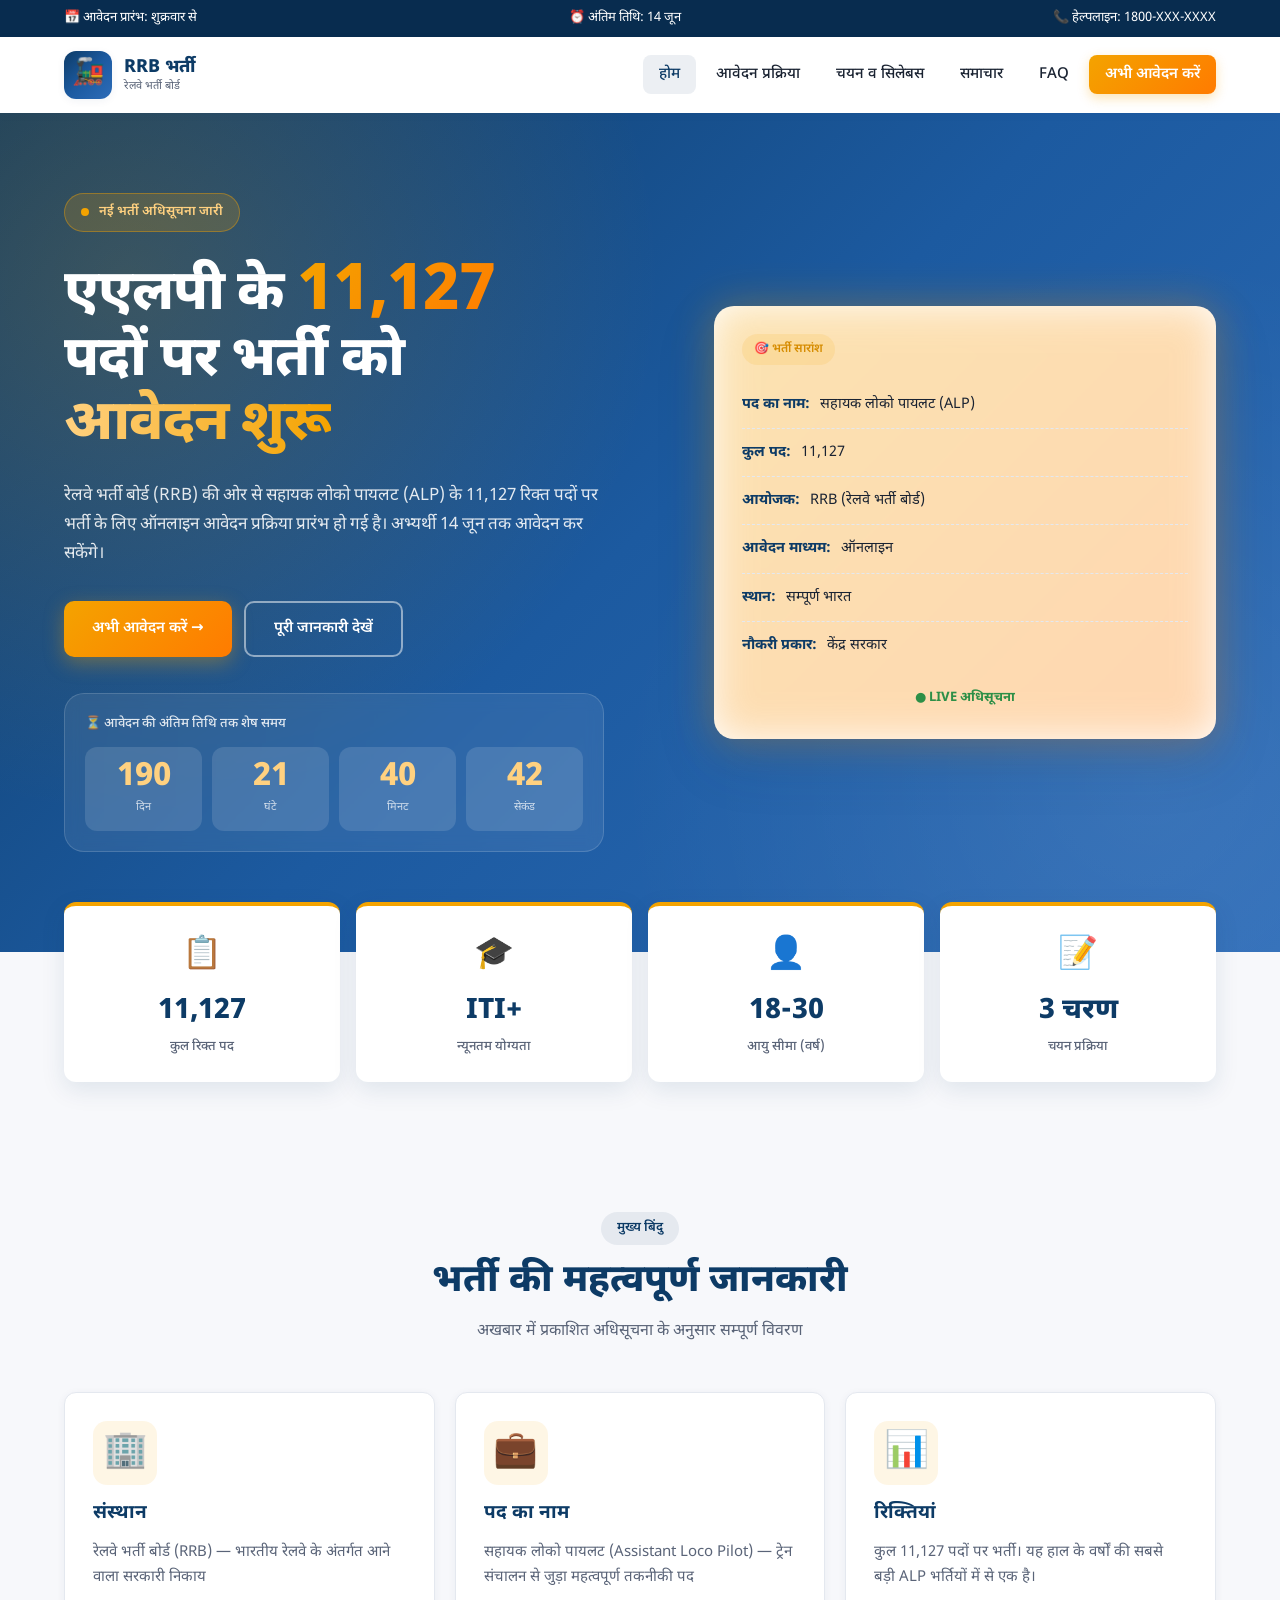
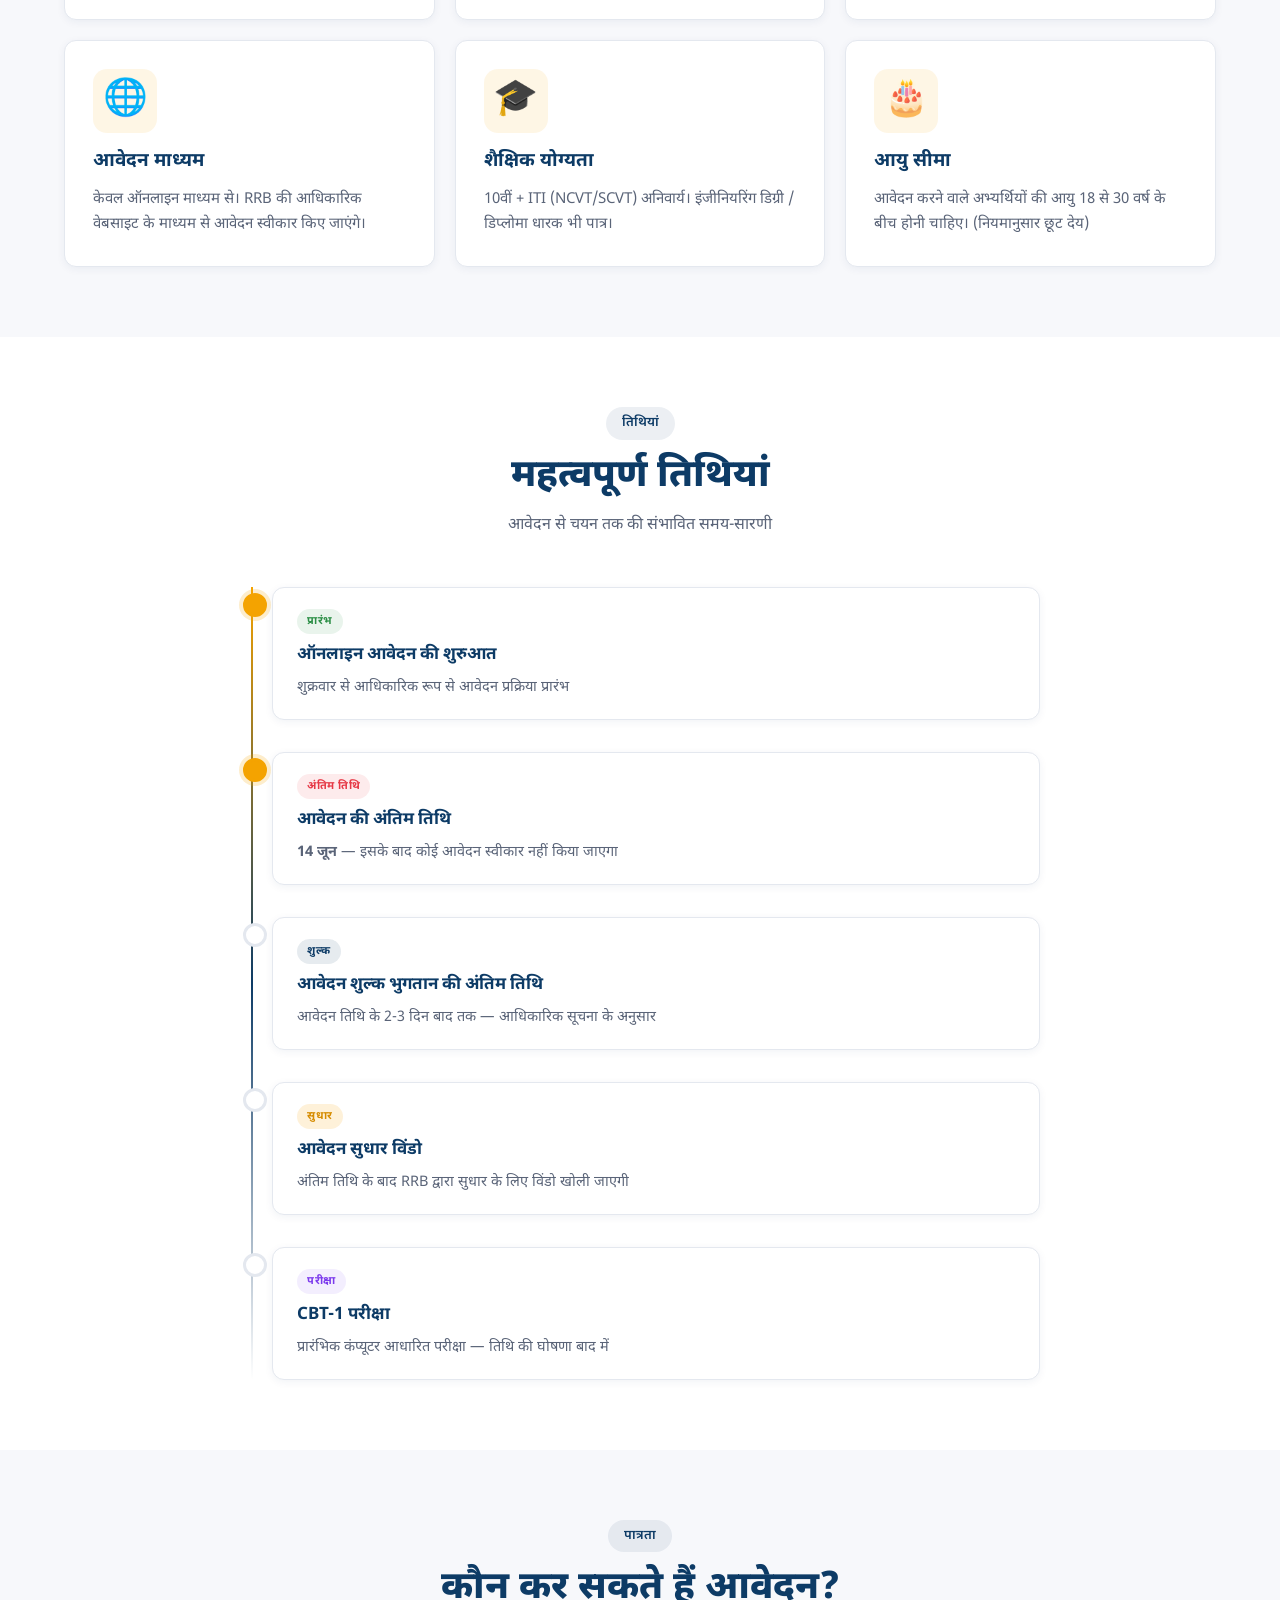
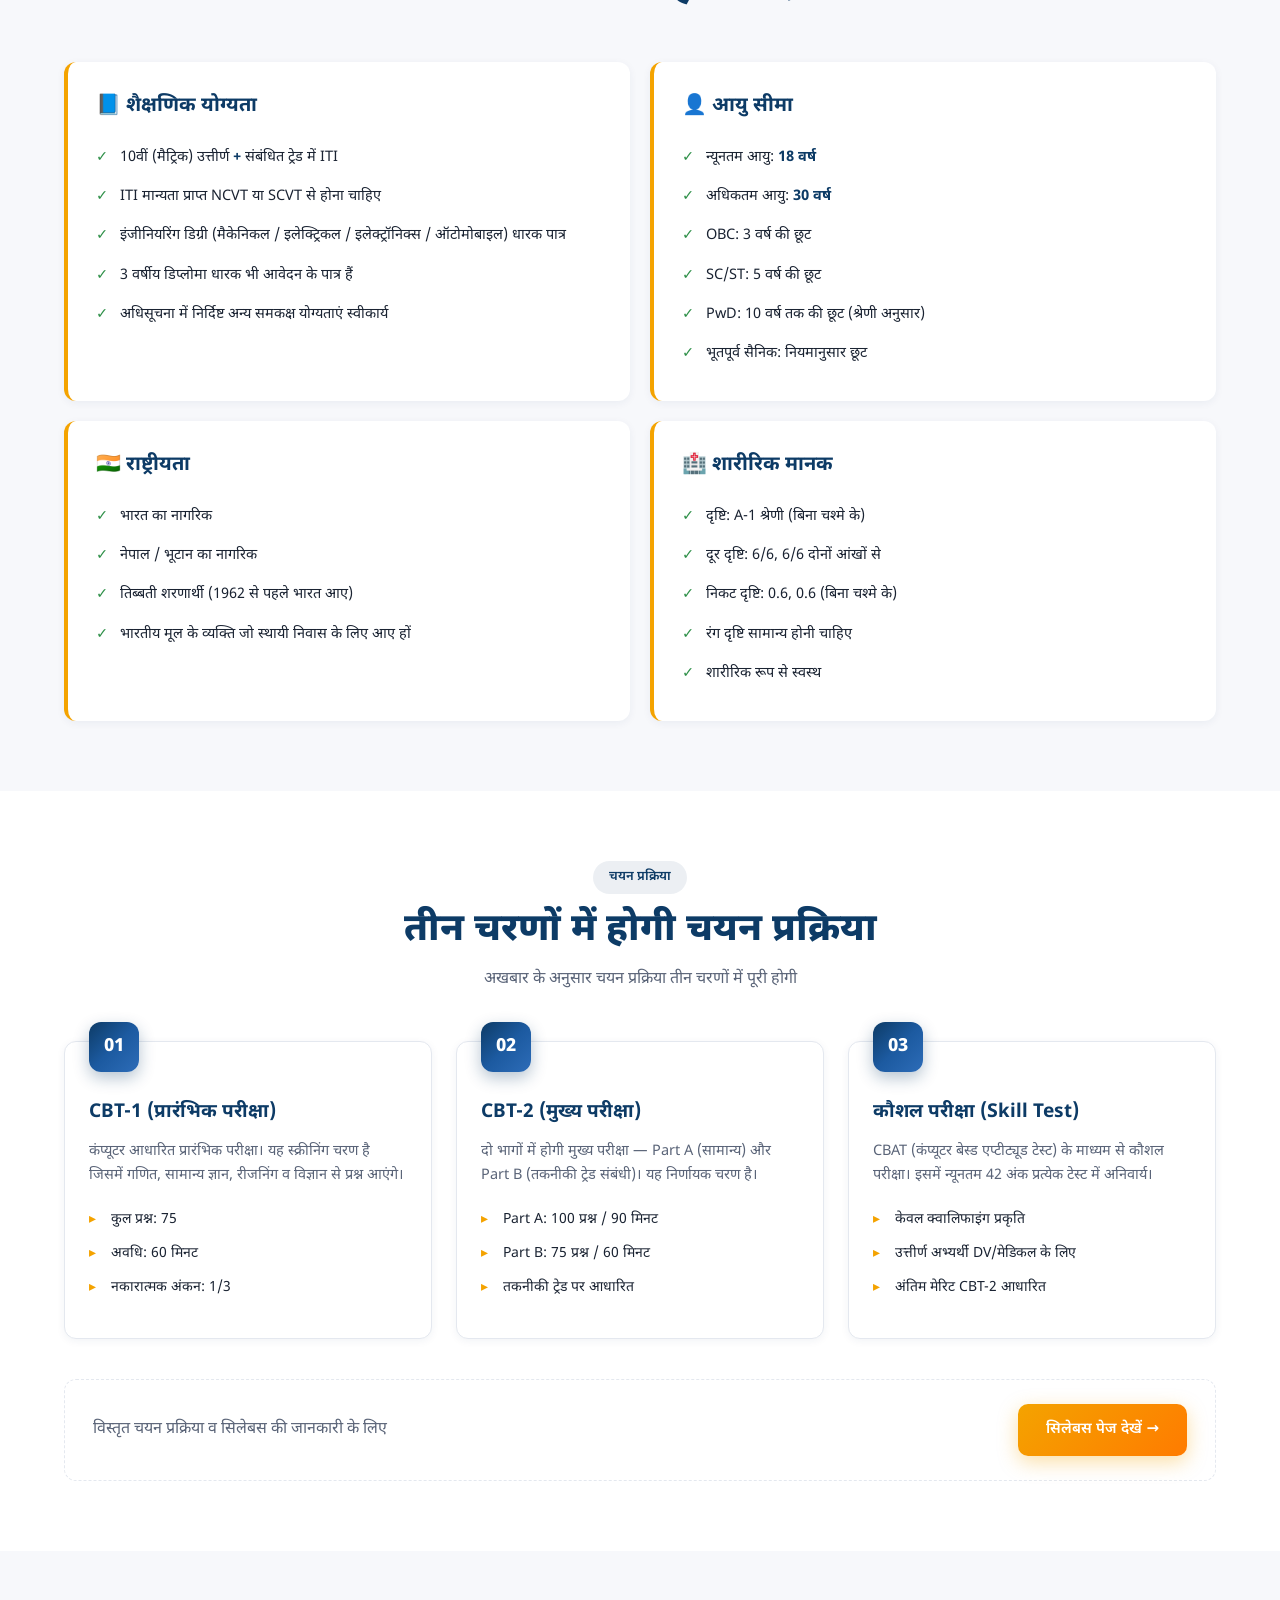
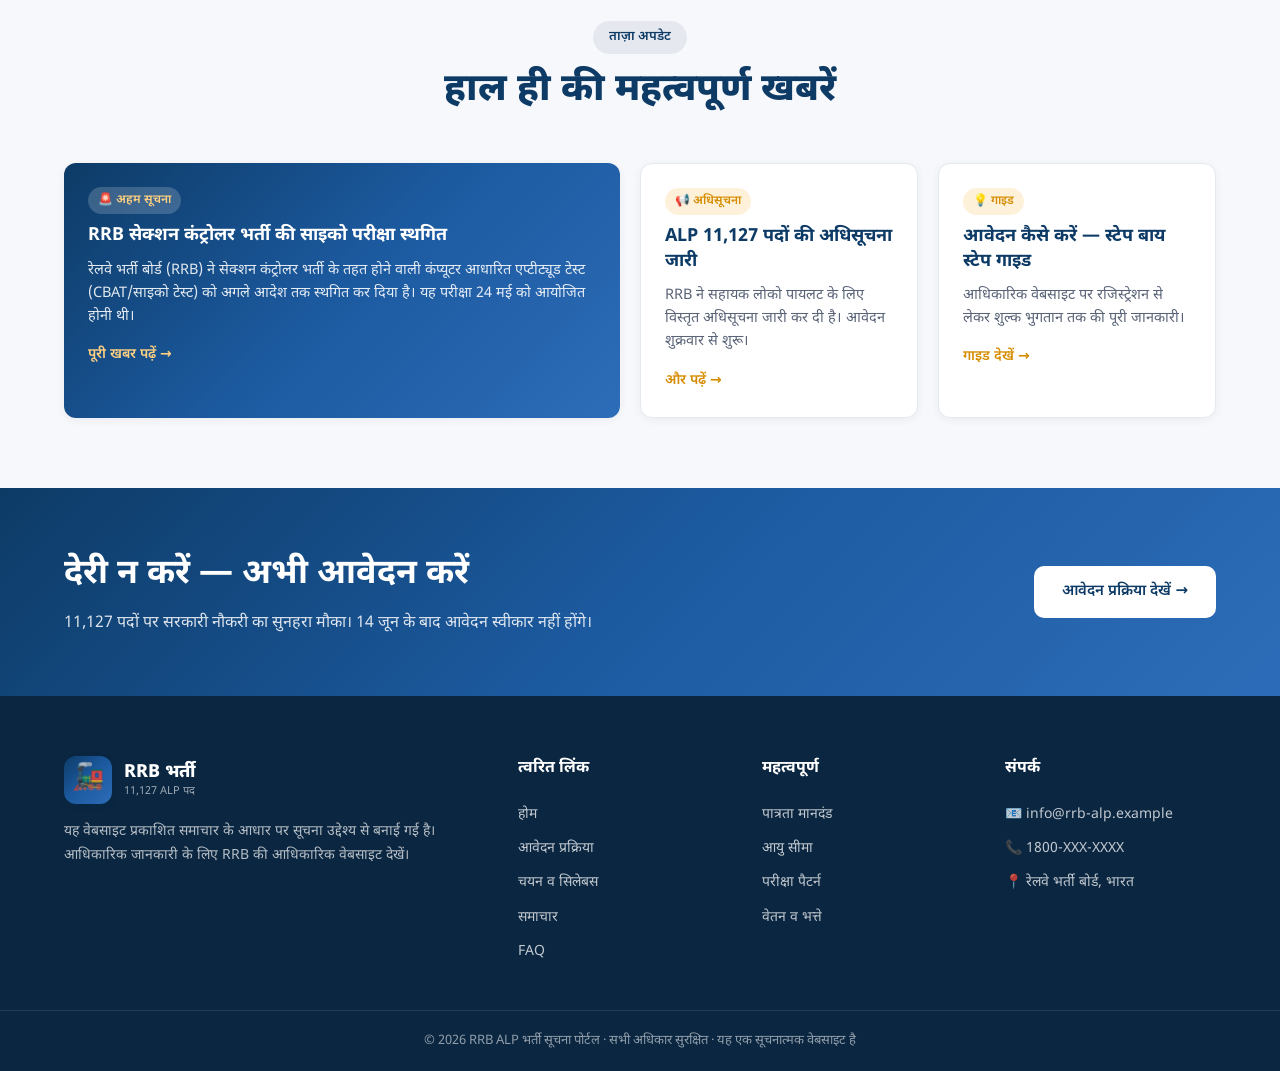
==== index.html @ bd5e16ee "feat: RRB ALP 11,127 भर्ती की पूरी वेबसाइट अखबार की कटिंग के आधार पर बनाई गई सूचना वेबसाइट: - index." ====
<!DOCTYPE html>
<html lang="hi">
<head>
    <meta charset="UTF-8">
    <meta name="viewport" content="width=device-width, initial-scale=1.0">
    <title>RRB ALP भर्ती 2026 - 11,127 पदों पर आवेदन | रेलवे भर्ती बोर्ड</title>
    <meta name="description" content="रेलवे भर्ती बोर्ड (RRB) सहायक लोको पायलट (ALP) के 11,127 पदों पर भर्ती। ऑनलाइन आवेदन की अंतिम तिथि 14 जून।">
    <link rel="stylesheet" href="styles.css">
    <link href="https://fonts.googleapis.com/css2?family=Noto+Sans+Devanagari:wght@400;500;600;700;800&family=Poppins:wght@400;500;600;700;800&display=swap" rel="stylesheet">
</head>
<body>
    <!-- Top Strip -->
    <div class="top-strip">
        <div class="container top-strip-inner">
            <span>📅 आवेदन प्रारंभ: शुक्रवार से</span>
            <span>⏰ अंतिम तिथि: 14 जून</span>
            <span class="hide-mobile">📞 हेल्पलाइन: 1800-XXX-XXXX</span>
        </div>
    </div>

    <!-- Navigation -->
    <nav class="navbar">
        <div class="container nav-inner">
            <a href="index.html" class="logo">
                <div class="logo-icon">🚂</div>
                <div class="logo-text">
                    <span class="logo-title">RRB भर्ती</span>
                    <span class="logo-sub">रेलवे भर्ती बोर्ड</span>
                </div>
            </a>
            <button class="mobile-toggle" id="mobileToggle" aria-label="Menu">
                <span></span><span></span><span></span>
            </button>
            <ul class="nav-links" id="navLinks">
                <li><a href="index.html" class="active">होम</a></li>
                <li><a href="apply.html">आवेदन प्रक्रिया</a></li>
                <li><a href="syllabus.html">चयन व सिलेबस</a></li>
                <li><a href="news.html">समाचार</a></li>
                <li><a href="faq.html">FAQ</a></li>
                <li><a href="apply.html" class="btn-nav">अभी आवेदन करें</a></li>
            </ul>
        </div>
    </nav>

    <!-- Hero Section -->
    <section class="hero">
        <div class="hero-bg-pattern"></div>
        <div class="container hero-inner">
            <div class="hero-content">
                <div class="hero-badge">
                    <span class="pulse-dot"></span>
                    नई भर्ती अधिसूचना जारी
                </div>
                <h1 class="hero-title">
                    एएलपी के <span class="highlight-num">11,127</span><br>
                    पदों पर भर्ती को<br>
                    <span class="hero-gradient">आवेदन शुरू</span>
                </h1>
                <p class="hero-desc">
                    रेलवे भर्ती बोर्ड (RRB) की ओर से सहायक लोको पायलट (ALP) के 11,127 रिक्त पदों पर भर्ती के लिए ऑनलाइन आवेदन प्रक्रिया प्रारंभ हो गई है। अभ्यर्थी 14 जून तक आवेदन कर सकेंगे।
                </p>
                <div class="hero-cta">
                    <a href="apply.html" class="btn btn-primary">अभी आवेदन करें →</a>
                    <a href="#highlights" class="btn btn-outline">पूरी जानकारी देखें</a>
                </div>

                <!-- Countdown -->
                <div class="countdown-box">
                    <p class="countdown-label">⏳ आवेदन की अंतिम तिथि तक शेष समय</p>
                    <div class="countdown" id="countdown">
                        <div class="cd-item"><span id="cd-days">--</span><small>दिन</small></div>
                        <div class="cd-item"><span id="cd-hours">--</span><small>घंटे</small></div>
                        <div class="cd-item"><span id="cd-mins">--</span><small>मिनट</small></div>
                        <div class="cd-item"><span id="cd-secs">--</span><small>सेकंड</small></div>
                    </div>
                </div>
            </div>

            <div class="hero-visual">
                <div class="hero-card">
                    <div class="hero-card-header">
                        <span class="hero-card-tag">🎯 भर्ती सारांश</span>
                    </div>
                    <ul class="hero-card-list">
                        <li><strong>पद का नाम:</strong> सहायक लोको पायलट (ALP)</li>
                        <li><strong>कुल पद:</strong> 11,127</li>
                        <li><strong>आयोजक:</strong> RRB (रेलवे भर्ती बोर्ड)</li>
                        <li><strong>आवेदन माध्यम:</strong> ऑनलाइन</li>
                        <li><strong>स्थान:</strong> सम्पूर्ण भारत</li>
                        <li><strong>नौकरी प्रकार:</strong> केंद्र सरकार</li>
                    </ul>
                    <div class="hero-card-foot">
                        <span class="status-live">● LIVE अधिसूचना</span>
                    </div>
                </div>
            </div>
        </div>
    </section>

    <!-- Quick Stats -->
    <section class="stats-section">
        <div class="container stats-grid">
            <div class="stat-card">
                <div class="stat-icon">📋</div>
                <div class="stat-number">11,127</div>
                <div class="stat-label">कुल रिक्त पद</div>
            </div>
            <div class="stat-card">
                <div class="stat-icon">🎓</div>
                <div class="stat-number">ITI+</div>
                <div class="stat-label">न्यूनतम योग्यता</div>
            </div>
            <div class="stat-card">
                <div class="stat-icon">👤</div>
                <div class="stat-number">18-30</div>
                <div class="stat-label">आयु सीमा (वर्ष)</div>
            </div>
            <div class="stat-card">
                <div class="stat-icon">📝</div>
                <div class="stat-number">3 चरण</div>
                <div class="stat-label">चयन प्रक्रिया</div>
            </div>
        </div>
    </section>

    <!-- Highlights -->
    <section class="section" id="highlights">
        <div class="container">
            <div class="section-head">
                <span class="section-tag">मुख्य बिंदु</span>
                <h2 class="section-title">भर्ती की महत्वपूर्ण जानकारी</h2>
                <p class="section-desc">अखबार में प्रकाशित अधिसूचना के अनुसार सम्पूर्ण विवरण</p>
            </div>

            <div class="highlights-grid">
                <div class="highlight-card">
                    <div class="hl-icon">🏢</div>
                    <h3>संस्थान</h3>
                    <p>रेलवे भर्ती बोर्ड (RRB) — भारतीय रेलवे के अंतर्गत आने वाला सरकारी निकाय</p>
                </div>
                <div class="highlight-card">
                    <div class="hl-icon">💼</div>
                    <h3>पद का नाम</h3>
                    <p>सहायक लोको पायलट (Assistant Loco Pilot) — ट्रेन संचालन से जुड़ा महत्वपूर्ण तकनीकी पद</p>
                </div>
                <div class="highlight-card">
                    <div class="hl-icon">📊</div>
                    <h3>रिक्तियां</h3>
                    <p>कुल 11,127 पदों पर भर्ती। यह हाल के वर्षों की सबसे बड़ी ALP भर्तियों में से एक है।</p>
                </div>
                <div class="highlight-card">
                    <div class="hl-icon">🌐</div>
                    <h3>आवेदन माध्यम</h3>
                    <p>केवल ऑनलाइन माध्यम से। RRB की आधिकारिक वेबसाइट के माध्यम से आवेदन स्वीकार किए जाएंगे।</p>
                </div>
                <div class="highlight-card">
                    <div class="hl-icon">🎓</div>
                    <h3>शैक्षिक योग्यता</h3>
                    <p>10वीं + ITI (NCVT/SCVT) अनिवार्य। इंजीनियरिंग डिग्री / डिप्लोमा धारक भी पात्र।</p>
                </div>
                <div class="highlight-card">
                    <div class="hl-icon">🎂</div>
                    <h3>आयु सीमा</h3>
                    <p>आवेदन करने वाले अभ्यर्थियों की आयु 18 से 30 वर्ष के बीच होनी चाहिए। (नियमानुसार छूट देय)</p>
                </div>
            </div>
        </div>
    </section>

    <!-- Important Dates -->
    <section class="section section-alt">
        <div class="container">
            <div class="section-head">
                <span class="section-tag">तिथियां</span>
                <h2 class="section-title">महत्वपूर्ण तिथियां</h2>
                <p class="section-desc">आवेदन से चयन तक की संभावित समय-सारणी</p>
            </div>

            <div class="timeline">
                <div class="timeline-item">
                    <div class="timeline-dot active"></div>
                    <div class="timeline-content">
                        <span class="timeline-tag tag-green">प्रारंभ</span>
                        <h4>ऑनलाइन आवेदन की शुरुआत</h4>
                        <p>शुक्रवार से आधिकारिक रूप से आवेदन प्रक्रिया प्रारंभ</p>
                    </div>
                </div>
                <div class="timeline-item">
                    <div class="timeline-dot active"></div>
                    <div class="timeline-content">
                        <span class="timeline-tag tag-red">अंतिम तिथि</span>
                        <h4>आवेदन की अंतिम तिथि</h4>
                        <p><strong>14 जून</strong> — इसके बाद कोई आवेदन स्वीकार नहीं किया जाएगा</p>
                    </div>
                </div>
                <div class="timeline-item">
                    <div class="timeline-dot"></div>
                    <div class="timeline-content">
                        <span class="timeline-tag tag-blue">शुल्क</span>
                        <h4>आवेदन शुल्क भुगतान की अंतिम तिथि</h4>
                        <p>आवेदन तिथि के 2-3 दिन बाद तक — आधिकारिक सूचना के अनुसार</p>
                    </div>
                </div>
                <div class="timeline-item">
                    <div class="timeline-dot"></div>
                    <div class="timeline-content">
                        <span class="timeline-tag tag-yellow">सुधार</span>
                        <h4>आवेदन सुधार विंडो</h4>
                        <p>अंतिम तिथि के बाद RRB द्वारा सुधार के लिए विंडो खोली जाएगी</p>
                    </div>
                </div>
                <div class="timeline-item">
                    <div class="timeline-dot"></div>
                    <div class="timeline-content">
                        <span class="timeline-tag tag-purple">परीक्षा</span>
                        <h4>CBT-1 परीक्षा</h4>
                        <p>प्रारंभिक कंप्यूटर आधारित परीक्षा — तिथि की घोषणा बाद में</p>
                    </div>
                </div>
            </div>
        </div>
    </section>

    <!-- Eligibility -->
    <section class="section" id="eligibility">
        <div class="container">
            <div class="section-head">
                <span class="section-tag">पात्रता</span>
                <h2 class="section-title">कौन कर सकते हैं आवेदन?</h2>
            </div>

            <div class="eligibility-grid">
                <div class="elig-card">
                    <h3>📘 शैक्षणिक योग्यता</h3>
                    <ul>
                        <li>10वीं (मैट्रिक) उत्तीर्ण <strong>+</strong> संबंधित ट्रेड में ITI</li>
                        <li>ITI मान्यता प्राप्त NCVT या SCVT से होना चाहिए</li>
                        <li>इंजीनियरिंग डिग्री (मैकेनिकल / इलेक्ट्रिकल / इलेक्ट्रॉनिक्स / ऑटोमोबाइल) धारक पात्र</li>
                        <li>3 वर्षीय डिप्लोमा धारक भी आवेदन के पात्र हैं</li>
                        <li>अधिसूचना में निर्दिष्ट अन्य समकक्ष योग्यताएं स्वीकार्य</li>
                    </ul>
                </div>

                <div class="elig-card">
                    <h3>👤 आयु सीमा</h3>
                    <ul>
                        <li>न्यूनतम आयु: <strong>18 वर्ष</strong></li>
                        <li>अधिकतम आयु: <strong>30 वर्ष</strong></li>
                        <li>OBC: 3 वर्ष की छूट</li>
                        <li>SC/ST: 5 वर्ष की छूट</li>
                        <li>PwD: 10 वर्ष तक की छूट (श्रेणी अनुसार)</li>
                        <li>भूतपूर्व सैनिक: नियमानुसार छूट</li>
                    </ul>
                </div>

                <div class="elig-card">
                    <h3>🇮🇳 राष्ट्रीयता</h3>
                    <ul>
                        <li>भारत का नागरिक</li>
                        <li>नेपाल / भूटान का नागरिक</li>
                        <li>तिब्बती शरणार्थी (1962 से पहले भारत आए)</li>
                        <li>भारतीय मूल के व्यक्ति जो स्थायी निवास के लिए आए हों</li>
                    </ul>
                </div>

                <div class="elig-card">
                    <h3>🏥 शारीरिक मानक</h3>
                    <ul>
                        <li>दृष्टि: A-1 श्रेणी (बिना चश्मे के)</li>
                        <li>दूर दृष्टि: 6/6, 6/6 दोनों आंखों से</li>
                        <li>निकट दृष्टि: 0.6, 0.6 (बिना चश्मे के)</li>
                        <li>रंग दृष्टि सामान्य होनी चाहिए</li>
                        <li>शारीरिक रूप से स्वस्थ</li>
                    </ul>
                </div>
            </div>
        </div>
    </section>

    <!-- Selection Process -->
    <section class="section section-alt">
        <div class="container">
            <div class="section-head">
                <span class="section-tag">चयन प्रक्रिया</span>
                <h2 class="section-title">तीन चरणों में होगी चयन प्रक्रिया</h2>
                <p class="section-desc">अखबार के अनुसार चयन प्रक्रिया तीन चरणों में पूरी होगी</p>
            </div>

            <div class="stages-grid">
                <div class="stage-card">
                    <div class="stage-num">01</div>
                    <h3>CBT-1 (प्रारंभिक परीक्षा)</h3>
                    <p>कंप्यूटर आधारित प्रारंभिक परीक्षा। यह स्क्रीनिंग चरण है जिसमें गणित, सामान्य ज्ञान, रीजनिंग व विज्ञान से प्रश्न आएंगे।</p>
                    <ul>
                        <li>कुल प्रश्न: 75</li>
                        <li>अवधि: 60 मिनट</li>
                        <li>नकारात्मक अंकन: 1/3</li>
                    </ul>
                </div>
                <div class="stage-card">
                    <div class="stage-num">02</div>
                    <h3>CBT-2 (मुख्य परीक्षा)</h3>
                    <p>दो भागों में होगी मुख्य परीक्षा — Part A (सामान्य) और Part B (तकनीकी ट्रेड संबंधी)। यह निर्णायक चरण है।</p>
                    <ul>
                        <li>Part A: 100 प्रश्न / 90 मिनट</li>
                        <li>Part B: 75 प्रश्न / 60 मिनट</li>
                        <li>तकनीकी ट्रेड पर आधारित</li>
                    </ul>
                </div>
                <div class="stage-card">
                    <div class="stage-num">03</div>
                    <h3>कौशल परीक्षा (Skill Test)</h3>
                    <p>CBAT (कंप्यूटर बेस्ड एप्टीट्यूड टेस्ट) के माध्यम से कौशल परीक्षा। इसमें न्यूनतम 42 अंक प्रत्येक टेस्ट में अनिवार्य।</p>
                    <ul>
                        <li>केवल क्वालिफाइंग प्रकृति</li>
                        <li>उत्तीर्ण अभ्यर्थी DV/मेडिकल के लिए</li>
                        <li>अंतिम मेरिट CBT-2 आधारित</li>
                    </ul>
                </div>
            </div>

            <div class="cta-strip">
                <p>विस्तृत चयन प्रक्रिया व सिलेबस की जानकारी के लिए</p>
                <a href="syllabus.html" class="btn btn-primary">सिलेबस पेज देखें →</a>
            </div>
        </div>
    </section>

    <!-- News Highlight -->
    <section class="section">
        <div class="container">
            <div class="section-head">
                <span class="section-tag">ताज़ा अपडेट</span>
                <h2 class="section-title">हाल ही की महत्वपूर्ण खबरें</h2>
            </div>

            <div class="news-grid">
                <article class="news-card featured">
                    <div class="news-tag">🚨 अहम सूचना</div>
                    <h3>RRB सेक्शन कंट्रोलर भर्ती की साइको परीक्षा स्थगित</h3>
                    <p>रेलवे भर्ती बोर्ड (RRB) ने सेक्शन कंट्रोलर भर्ती के तहत होने वाली कंप्यूटर आधारित एप्टीट्यूड टेस्ट (CBAT/साइको टेस्ट) को अगले आदेश तक स्थगित कर दिया है। यह परीक्षा 24 मई को आयोजित होनी थी।</p>
                    <a href="news.html" class="news-link">पूरी खबर पढ़ें →</a>
                </article>
                <article class="news-card">
                    <div class="news-tag">📢 अधिसूचना</div>
                    <h3>ALP 11,127 पदों की अधिसूचना जारी</h3>
                    <p>RRB ने सहायक लोको पायलट के लिए विस्तृत अधिसूचना जारी कर दी है। आवेदन शुक्रवार से शुरू।</p>
                    <a href="news.html" class="news-link">और पढ़ें →</a>
                </article>
                <article class="news-card">
                    <div class="news-tag">💡 गाइड</div>
                    <h3>आवेदन कैसे करें — स्टेप बाय स्टेप गाइड</h3>
                    <p>आधिकारिक वेबसाइट पर रजिस्ट्रेशन से लेकर शुल्क भुगतान तक की पूरी जानकारी।</p>
                    <a href="apply.html" class="news-link">गाइड देखें →</a>
                </article>
            </div>
        </div>
    </section>

    <!-- CTA Banner -->
    <section class="cta-banner">
        <div class="container cta-inner">
            <div>
                <h2>देरी न करें — अभी आवेदन करें</h2>
                <p>11,127 पदों पर सरकारी नौकरी का सुनहरा मौका। 14 जून के बाद आवेदन स्वीकार नहीं होंगे।</p>
            </div>
            <a href="apply.html" class="btn btn-white">आवेदन प्रक्रिया देखें →</a>
        </div>
    </section>

    <!-- Footer -->
    <footer class="footer">
        <div class="container footer-grid">
            <div class="footer-col">
                <div class="logo logo-light">
                    <div class="logo-icon">🚂</div>
                    <div class="logo-text">
                        <span class="logo-title">RRB भर्ती</span>
                        <span class="logo-sub">11,127 ALP पद</span>
                    </div>
                </div>
                <p class="footer-about">यह वेबसाइट प्रकाशित समाचार के आधार पर सूचना उद्देश्य से बनाई गई है। आधिकारिक जानकारी के लिए RRB की आधिकारिक वेबसाइट देखें।</p>
            </div>
            <div class="footer-col">
                <h4>त्वरित लिंक</h4>
                <ul>
                    <li><a href="index.html">होम</a></li>
                    <li><a href="apply.html">आवेदन प्रक्रिया</a></li>
                    <li><a href="syllabus.html">चयन व सिलेबस</a></li>
                    <li><a href="news.html">समाचार</a></li>
                    <li><a href="faq.html">FAQ</a></li>
                </ul>
            </div>
            <div class="footer-col">
                <h4>महत्वपूर्ण</h4>
                <ul>
                    <li><a href="#">पात्रता मानदंड</a></li>
                    <li><a href="#">आयु सीमा</a></li>
                    <li><a href="#">परीक्षा पैटर्न</a></li>
                    <li><a href="#">वेतन व भत्ते</a></li>
                </ul>
            </div>
            <div class="footer-col">
                <h4>संपर्क</h4>
                <ul>
                    <li>📧 info@rrb-alp.example</li>
                    <li>📞 1800-XXX-XXXX</li>
                    <li>📍 रेलवे भर्ती बोर्ड, भारत</li>
                </ul>
            </div>
        </div>
        <div class="footer-bottom">
            <p>© 2026 RRB ALP भर्ती सूचना पोर्टल · सभी अधिकार सुरक्षित · यह एक सूचनात्मक वेबसाइट है</p>
        </div>
    </footer>

    <script src="script.js"></script>
</body>
</html>
---- styles.css ----
/* ========== Variables & Reset ========== */
:root {
    --primary: #0d3b66;
    --primary-dark: #082c4f;
    --primary-light: #1c5aa0;
    --accent: #f4a300;
    --accent-dark: #d68c00;
    --red: #e63946;
    --green: #2d8f47;
    --bg: #f7f8fb;
    --bg-alt: #ffffff;
    --text: #1a2332;
    --text-light: #5a6478;
    --border: #e4e8ef;
    --shadow-sm: 0 2px 8px rgba(13, 59, 102, 0.06);
    --shadow-md: 0 8px 24px rgba(13, 59, 102, 0.10);
    --shadow-lg: 0 20px 60px rgba(13, 59, 102, 0.15);
    --radius: 12px;
    --radius-lg: 20px;
    --gradient: linear-gradient(135deg, #0d3b66 0%, #1c5aa0 50%, #2d6cb8 100%);
    --gradient-accent: linear-gradient(135deg, #f4a300 0%, #ff7b00 100%);
}

* { box-sizing: border-box; margin: 0; padding: 0; }

html { scroll-behavior: smooth; }

body {
    font-family: 'Noto Sans Devanagari', 'Poppins', system-ui, -apple-system, sans-serif;
    color: var(--text);
    background: var(--bg);
    line-height: 1.6;
    -webkit-font-smoothing: antialiased;
}

img { max-width: 100%; display: block; }
a { color: inherit; text-decoration: none; }
ul, ol { list-style: none; }
button { font-family: inherit; cursor: pointer; border: none; background: none; }

.container {
    max-width: 1200px;
    margin: 0 auto;
    padding: 0 24px;
}

/* ========== Top Strip ========== */
.top-strip {
    background: var(--primary-dark);
    color: #fff;
    font-size: 13px;
    padding: 8px 0;
}
.top-strip-inner {
    display: flex;
    justify-content: space-between;
    align-items: center;
    gap: 16px;
    flex-wrap: wrap;
}
.hide-mobile { display: none; }
@media (min-width: 768px) {
    .hide-mobile { display: inline; }
}

/* ========== Navbar ========== */
.navbar {
    background: #fff;
    box-shadow: var(--shadow-sm);
    position: sticky;
    top: 0;
    z-index: 100;
}
.nav-inner {
    display: flex;
    align-items: center;
    justify-content: space-between;
    padding: 14px 24px;
}
.logo {
    display: flex;
    align-items: center;
    gap: 12px;
}
.logo-icon {
    width: 48px;
    height: 48px;
    background: var(--gradient);
    border-radius: 12px;
    display: grid;
    place-items: center;
    font-size: 26px;
    box-shadow: var(--shadow-sm);
}
.logo-text { display: flex; flex-direction: column; line-height: 1.1; }
.logo-title {
    font-weight: 800;
    font-size: 18px;
    color: var(--primary);
}
.logo-sub {
    font-size: 11px;
    color: var(--text-light);
    margin-top: 2px;
}

.nav-links {
    display: none;
    gap: 4px;
    align-items: center;
}
.nav-links li a {
    padding: 10px 16px;
    border-radius: 8px;
    font-weight: 500;
    font-size: 15px;
    transition: all 0.2s;
}
.nav-links li a:hover { background: var(--bg); color: var(--primary); }
.nav-links li a.active { color: var(--primary); background: rgba(13, 59, 102, 0.08); }
.nav-links li a.btn-nav {
    background: var(--gradient-accent);
    color: #fff;
    font-weight: 600;
    box-shadow: 0 4px 12px rgba(244, 163, 0, 0.3);
}
.nav-links li a.btn-nav:hover { transform: translateY(-1px); }

.mobile-toggle {
    display: flex;
    flex-direction: column;
    gap: 5px;
    padding: 8px;
}
.mobile-toggle span {
    width: 24px;
    height: 3px;
    background: var(--primary);
    border-radius: 3px;
    transition: 0.3s;
}

@media (min-width: 1024px) {
    .nav-links { display: flex; }
    .mobile-toggle { display: none; }
}
@media (max-width: 1023px) {
    .nav-links {
        position: absolute;
        top: 100%;
        left: 0;
        right: 0;
        background: #fff;
        flex-direction: column;
        align-items: stretch;
        padding: 16px;
        gap: 8px;
        box-shadow: var(--shadow-md);
        max-height: 0;
        overflow: hidden;
        transition: max-height 0.3s ease;
    }
    .nav-links.open { display: flex; max-height: 500px; }
    .nav-links li { width: 100%; }
    .nav-links li a { display: block; }
}

/* ========== Buttons ========== */
.btn {
    display: inline-flex;
    align-items: center;
    justify-content: center;
    gap: 8px;
    padding: 14px 28px;
    border-radius: 10px;
    font-weight: 600;
    font-size: 15px;
    transition: all 0.25s ease;
    cursor: pointer;
    text-align: center;
}
.btn-primary {
    background: var(--gradient-accent);
    color: #fff;
    box-shadow: 0 6px 20px rgba(244, 163, 0, 0.35);
}
.btn-primary:hover { transform: translateY(-2px); box-shadow: 0 10px 28px rgba(244, 163, 0, 0.45); }
.btn-outline {
    background: transparent;
    color: var(--primary);
    border: 2px solid var(--primary);
}
.btn-outline:hover { background: var(--primary); color: #fff; }
.btn-white {
    background: #fff;
    color: var(--primary);
}
.btn-white:hover { transform: translateY(-2px); box-shadow: var(--shadow-md); }
.btn-large { padding: 18px 36px; font-size: 17px; }

/* ========== Hero ========== */
.hero {
    position: relative;
    background: var(--gradient);
    color: #fff;
    padding: 80px 0 100px;
    overflow: hidden;
}
.hero-bg-pattern {
    position: absolute;
    inset: 0;
    background-image: 
        radial-gradient(circle at 10% 20%, rgba(244, 163, 0, 0.18) 0%, transparent 40%),
        radial-gradient(circle at 90% 80%, rgba(255, 255, 255, 0.08) 0%, transparent 40%);
    pointer-events: none;
}
.hero-inner {
    position: relative;
    display: grid;
    grid-template-columns: 1fr;
    gap: 48px;
    align-items: center;
}
@media (min-width: 1024px) {
    .hero-inner { grid-template-columns: 1.2fr 1fr; }
}

.hero-badge {
    display: inline-flex;
    align-items: center;
    gap: 10px;
    padding: 8px 16px;
    background: rgba(244, 163, 0, 0.18);
    border: 1px solid rgba(244, 163, 0, 0.4);
    border-radius: 100px;
    font-size: 13px;
    font-weight: 600;
    color: #ffd180;
    margin-bottom: 24px;
}
.pulse-dot {
    width: 8px;
    height: 8px;
    background: var(--accent);
    border-radius: 50%;
    box-shadow: 0 0 0 0 rgba(244, 163, 0, 0.8);
    animation: pulse 1.8s infinite;
}
@keyframes pulse {
    0% { box-shadow: 0 0 0 0 rgba(244, 163, 0, 0.8); }
    70% { box-shadow: 0 0 0 12px rgba(244, 163, 0, 0); }
    100% { box-shadow: 0 0 0 0 rgba(244, 163, 0, 0); }
}

.hero-title {
    font-size: clamp(32px, 5vw, 56px);
    font-weight: 800;
    line-height: 1.15;
    margin-bottom: 24px;
    letter-spacing: -0.02em;
}
.highlight-num {
    background: var(--gradient-accent);
    -webkit-background-clip: text;
    background-clip: text;
    -webkit-text-fill-color: transparent;
    font-size: 1.15em;
}
.hero-gradient {
    background: linear-gradient(90deg, #ffd180, #f4a300);
    -webkit-background-clip: text;
    background-clip: text;
    -webkit-text-fill-color: transparent;
}
.hero-desc {
    font-size: 17px;
    line-height: 1.7;
    margin-bottom: 32px;
    color: rgba(255, 255, 255, 0.88);
    max-width: 560px;
}
.hero-cta {
    display: flex;
    flex-wrap: wrap;
    gap: 12px;
    margin-bottom: 36px;
}
.hero-cta .btn-outline {
    color: #fff;
    border-color: rgba(255, 255, 255, 0.5);
}
.hero-cta .btn-outline:hover {
    background: #fff;
    color: var(--primary);
}

/* Countdown */
.countdown-box {
    background: rgba(255, 255, 255, 0.08);
    backdrop-filter: blur(8px);
    border: 1px solid rgba(255, 255, 255, 0.15);
    border-radius: var(--radius-lg);
    padding: 20px;
    max-width: 540px;
}
.countdown-label {
    font-size: 13px;
    margin-bottom: 12px;
    color: rgba(255, 255, 255, 0.85);
    font-weight: 500;
}
.countdown {
    display: grid;
    grid-template-columns: repeat(4, 1fr);
    gap: 10px;
}
.cd-item {
    background: rgba(255, 255, 255, 0.12);
    border-radius: 12px;
    padding: 14px 8px;
    text-align: center;
}
.cd-item span {
    display: block;
    font-size: clamp(20px, 4vw, 32px);
    font-weight: 800;
    color: #ffd180;
    line-height: 1;
}
.cd-item small {
    display: block;
    font-size: 11px;
    margin-top: 6px;
    color: rgba(255, 255, 255, 0.75);
}

/* Hero Card */
.hero-card {
    background: #fff;
    color: var(--text);
    border-radius: var(--radius-lg);
    padding: 28px;
    box-shadow: var(--shadow-lg);
    transform: rotate(0deg);
    position: relative;
}
.hero-card::before {
    content: "";
    position: absolute;
    inset: -2px;
    background: var(--gradient-accent);
    border-radius: inherit;
    z-index: -1;
    opacity: 0.3;
    filter: blur(20px);
}
.hero-card-tag {
    display: inline-block;
    padding: 6px 12px;
    background: rgba(244, 163, 0, 0.12);
    color: var(--accent-dark);
    border-radius: 100px;
    font-size: 12px;
    font-weight: 600;
    margin-bottom: 16px;
}
.hero-card-list li {
    padding: 12px 0;
    border-bottom: 1px dashed var(--border);
    font-size: 14.5px;
}
.hero-card-list li:last-child { border-bottom: none; }
.hero-card-list strong { color: var(--primary); margin-right: 6px; }
.hero-card-foot {
    margin-top: 16px;
    text-align: center;
}
.status-live {
    color: var(--green);
    font-weight: 700;
    font-size: 13px;
}

/* ========== Stats ========== */
.stats-section {
    margin-top: -50px;
    position: relative;
    z-index: 5;
    margin-bottom: 60px;
}
.stats-grid {
    display: grid;
    grid-template-columns: repeat(2, 1fr);
    gap: 16px;
}
@media (min-width: 768px) {
    .stats-grid { grid-template-columns: repeat(4, 1fr); }
}
.stat-card {
    background: #fff;
    border-radius: var(--radius);
    padding: 24px;
    text-align: center;
    box-shadow: var(--shadow-md);
    border-top: 4px solid var(--accent);
    transition: transform 0.3s;
}
.stat-card:hover { transform: translateY(-4px); }
.stat-icon { font-size: 32px; margin-bottom: 8px; }
.stat-number {
    font-size: clamp(20px, 3vw, 28px);
    font-weight: 800;
    color: var(--primary);
    margin-bottom: 4px;
}
.stat-label {
    font-size: 13px;
    color: var(--text-light);
    font-weight: 500;
}

/* ========== Sections ========== */
.section { padding: 70px 0; }
.section-alt { background: var(--bg-alt); }

.section-head {
    text-align: center;
    max-width: 720px;
    margin: 0 auto 48px;
}
.section-tag {
    display: inline-block;
    padding: 6px 16px;
    background: rgba(13, 59, 102, 0.08);
    color: var(--primary);
    border-radius: 100px;
    font-size: 13px;
    font-weight: 600;
    margin-bottom: 14px;
}
.section-title {
    font-size: clamp(26px, 3.6vw, 38px);
    font-weight: 800;
    color: var(--primary);
    margin-bottom: 12px;
    line-height: 1.25;
}
.section-desc {
    color: var(--text-light);
    font-size: 16px;
}

/* ========== Highlights Grid ========== */
.highlights-grid {
    display: grid;
    grid-template-columns: 1fr;
    gap: 20px;
}
@media (min-width: 640px) { .highlights-grid { grid-template-columns: repeat(2, 1fr); } }
@media (min-width: 1024px) { .highlights-grid { grid-template-columns: repeat(3, 1fr); } }

.highlight-card {
    background: #fff;
    border-radius: var(--radius);
    padding: 28px;
    box-shadow: var(--shadow-sm);
    border: 1px solid var(--border);
    transition: all 0.3s;
}
.highlight-card:hover {
    transform: translateY(-4px);
    box-shadow: var(--shadow-md);
    border-color: rgba(13, 59, 102, 0.2);
}
.hl-icon {
    font-size: 36px;
    margin-bottom: 14px;
    display: inline-block;
    width: 64px;
    height: 64px;
    background: rgba(244, 163, 0, 0.1);
    border-radius: 14px;
    display: grid;
    place-items: center;
}
.highlight-card h3 {
    font-size: 19px;
    font-weight: 700;
    color: var(--primary);
    margin-bottom: 10px;
}
.highlight-card p {
    color: var(--text-light);
    font-size: 15px;
    line-height: 1.7;
}

/* ========== Timeline ========== */
.timeline {
    position: relative;
    max-width: 800px;
    margin: 0 auto;
    padding-left: 32px;
}
.timeline::before {
    content: "";
    position: absolute;
    left: 11px;
    top: 0;
    bottom: 0;
    width: 2px;
    background: linear-gradient(to bottom, var(--accent), var(--primary), transparent);
}
.timeline-item {
    position: relative;
    padding-bottom: 32px;
}
.timeline-item:last-child { padding-bottom: 0; }
.timeline-dot {
    position: absolute;
    left: -29px;
    top: 6px;
    width: 24px;
    height: 24px;
    border-radius: 50%;
    background: #fff;
    border: 3px solid var(--border);
    z-index: 2;
}
.timeline-dot.active {
    background: var(--accent);
    border-color: var(--accent);
    box-shadow: 0 0 0 4px rgba(244, 163, 0, 0.2);
}
.timeline-content {
    background: #fff;
    padding: 20px 24px;
    border-radius: var(--radius);
    box-shadow: var(--shadow-sm);
    border: 1px solid var(--border);
}
.timeline-content h4 {
    font-size: 17px;
    color: var(--primary);
    margin-bottom: 6px;
}
.timeline-content p {
    color: var(--text-light);
    font-size: 14.5px;
}
.timeline-tag {
    display: inline-block;
    padding: 4px 10px;
    border-radius: 100px;
    font-size: 11px;
    font-weight: 700;
    margin-bottom: 8px;
    text-transform: uppercase;
    letter-spacing: 0.5px;
}
.tag-green { background: rgba(45, 143, 71, 0.1); color: var(--green); }
.tag-red { background: rgba(230, 57, 70, 0.1); color: var(--red); }
.tag-blue { background: rgba(13, 59, 102, 0.1); color: var(--primary); }
.tag-yellow { background: rgba(244, 163, 0, 0.15); color: var(--accent-dark); }
.tag-purple { background: rgba(139, 92, 246, 0.1); color: #7c3aed; }

/* ========== Eligibility ========== */
.eligibility-grid {
    display: grid;
    grid-template-columns: 1fr;
    gap: 20px;
}
@media (min-width: 768px) {
    .eligibility-grid { grid-template-columns: repeat(2, 1fr); }
}
.elig-card {
    background: #fff;
    padding: 28px;
    border-radius: var(--radius);
    box-shadow: var(--shadow-sm);
    border-left: 4px solid var(--accent);
}
.elig-card h3 {
    font-size: 20px;
    color: var(--primary);
    margin-bottom: 16px;
}
.elig-card ul li {
    padding: 8px 0 8px 24px;
    position: relative;
    color: var(--text);
    font-size: 14.5px;
}
.elig-card ul li::before {
    content: "✓";
    position: absolute;
    left: 0;
    top: 8px;
    color: var(--green);
    font-weight: 700;
}
.elig-card strong { color: var(--primary); }

/* ========== Stages ========== */
.stages-grid {
    display: grid;
    grid-template-columns: 1fr;
    gap: 24px;
    margin-bottom: 40px;
}
@media (min-width: 768px) { .stages-grid { grid-template-columns: repeat(3, 1fr); } }

.stage-card {
    background: #fff;
    padding: 32px 24px;
    border-radius: var(--radius);
    position: relative;
    box-shadow: var(--shadow-sm);
    border: 1px solid var(--border);
    transition: all 0.3s;
}
.stage-card:hover {
    transform: translateY(-6px);
    box-shadow: var(--shadow-md);
}
.stage-num {
    position: absolute;
    top: -20px;
    left: 24px;
    width: 50px;
    height: 50px;
    background: var(--gradient);
    color: #fff;
    border-radius: 12px;
    display: grid;
    place-items: center;
    font-weight: 800;
    font-size: 18px;
    box-shadow: 0 6px 16px rgba(13, 59, 102, 0.3);
}
.stage-card h3 {
    margin-top: 24px;
    font-size: 19px;
    color: var(--primary);
    margin-bottom: 12px;
}
.stage-card p {
    color: var(--text-light);
    margin-bottom: 16px;
    font-size: 14.5px;
}
.stage-card ul li {
    padding: 6px 0 6px 22px;
    position: relative;
    font-size: 14px;
    color: var(--text);
}
.stage-card ul li::before {
    content: "▸";
    position: absolute;
    left: 0;
    color: var(--accent);
    font-weight: 700;
}

.cta-strip {
    background: var(--bg-alt);
    border-radius: var(--radius);
    padding: 24px 28px;
    display: flex;
    justify-content: space-between;
    align-items: center;
    flex-wrap: wrap;
    gap: 16px;
    border: 1px dashed var(--border);
}
.cta-strip p { color: var(--text-light); }

/* ========== News Cards ========== */
.news-grid {
    display: grid;
    grid-template-columns: 1fr;
    gap: 20px;
}
@media (min-width: 768px) {
    .news-grid { grid-template-columns: 2fr 1fr 1fr; }
}
.news-card {
    background: #fff;
    border-radius: var(--radius);
    padding: 24px;
    box-shadow: var(--shadow-sm);
    border: 1px solid var(--border);
    transition: all 0.3s;
}
.news-card:hover { transform: translateY(-3px); box-shadow: var(--shadow-md); }
.news-card.featured {
    background: var(--gradient);
    color: #fff;
    border: none;
}
.news-card.featured h3, .news-card.featured a { color: #fff; }
.news-card .news-tag {
    display: inline-block;
    font-size: 12px;
    font-weight: 600;
    padding: 4px 10px;
    background: rgba(244, 163, 0, 0.15);
    color: var(--accent-dark);
    border-radius: 100px;
    margin-bottom: 10px;
}
.news-card.featured .news-tag {
    background: rgba(255, 255, 255, 0.18);
    color: #ffd180;
}
.news-card h3 {
    font-size: 18px;
    color: var(--primary);
    margin-bottom: 10px;
    line-height: 1.35;
}
.news-card p {
    color: var(--text-light);
    font-size: 14.5px;
    margin-bottom: 14px;
    line-height: 1.6;
}
.news-card.featured p { color: rgba(255, 255, 255, 0.88); }
.news-link {
    color: var(--accent-dark);
    font-weight: 600;
    font-size: 14px;
}
.news-card.featured .news-link { color: #ffd180; }

/* ========== CTA Banner ========== */
.cta-banner {
    background: var(--gradient);
    color: #fff;
    padding: 60px 0;
}
.cta-inner {
    display: flex;
    justify-content: space-between;
    align-items: center;
    flex-wrap: wrap;
    gap: 24px;
}
.cta-banner h2 {
    font-size: clamp(24px, 3vw, 34px);
    margin-bottom: 8px;
}
.cta-banner p {
    color: rgba(255, 255, 255, 0.85);
    font-size: 16px;
}

/* ========== Footer ========== */
.footer {
    background: #0a2640;
    color: rgba(255, 255, 255, 0.85);
    padding: 60px 0 0;
}
.footer-grid {
    display: grid;
    grid-template-columns: 1fr;
    gap: 32px;
    margin-bottom: 40px;
}
@media (min-width: 768px) {
    .footer-grid { grid-template-columns: 2fr 1fr 1fr 1fr; }
}
.logo-light .logo-title { color: #fff; }
.logo-light .logo-sub { color: rgba(255, 255, 255, 0.6); }
.footer-about {
    margin-top: 16px;
    color: rgba(255, 255, 255, 0.7);
    font-size: 14px;
    line-height: 1.7;
}
.footer-col h4 {
    color: #fff;
    margin-bottom: 16px;
    font-size: 16px;
}
.footer-col ul li {
    padding: 6px 0;
    font-size: 14px;
    color: rgba(255, 255, 255, 0.75);
}
.footer-col ul li a { transition: color 0.2s; }
.footer-col ul li a:hover { color: var(--accent); }
.footer-bottom {
    border-top: 1px solid rgba(255, 255, 255, 0.1);
    padding: 20px 24px;
    text-align: center;
    font-size: 13px;
    color: rgba(255, 255, 255, 0.55);
}

/* ========== Page Hero ========== */
.page-hero {
    background: var(--gradient);
    color: #fff;
    padding: 60px 0;
}
.page-hero h1 {
    font-size: clamp(28px, 4vw, 42px);
    font-weight: 800;
    margin-bottom: 12px;
    letter-spacing: -0.02em;
}
.page-hero p {
    color: rgba(255, 255, 255, 0.88);
    font-size: 16px;
}
.breadcrumb {
    font-size: 13px;
    color: rgba(255, 255, 255, 0.7);
    margin-bottom: 16px;
}
.breadcrumb a { color: #ffd180; }

/* ========== Apply Steps ========== */
.steps-wrap {
    max-width: 880px;
    margin: 0 auto;
    display: flex;
    flex-direction: column;
    gap: 24px;
}
.step-row {
    display: grid;
    grid-template-columns: 64px 1fr;
    gap: 20px;
    background: #fff;
    padding: 28px;
    border-radius: var(--radius);
    box-shadow: var(--shadow-sm);
    border: 1px solid var(--border);
}
.step-number {
    width: 56px;
    height: 56px;
    background: var(--gradient);
    color: #fff;
    border-radius: 50%;
    display: grid;
    place-items: center;
    font-size: 22px;
    font-weight: 800;
    box-shadow: 0 6px 16px rgba(13, 59, 102, 0.3);
}
.step-body h3 {
    font-size: 20px;
    color: var(--primary);
    margin-bottom: 10px;
}
.step-body p { color: var(--text); margin-bottom: 12px; }
.bullets li {
    padding: 6px 0 6px 22px;
    position: relative;
    color: var(--text);
    font-size: 15px;
}
.bullets li::before {
    content: "→";
    position: absolute;
    left: 0;
    color: var(--accent);
    font-weight: 700;
}
.step-tip {
    margin-top: 14px;
    padding: 12px 16px;
    background: rgba(244, 163, 0, 0.08);
    border-left: 3px solid var(--accent);
    border-radius: 6px;
    font-size: 14px;
    color: var(--text);
}

.docs-grid {
    display: grid;
    grid-template-columns: repeat(auto-fit, minmax(160px, 1fr));
    gap: 12px;
    margin-top: 12px;
}
.doc-item {
    background: var(--bg);
    padding: 14px;
    border-radius: 10px;
    font-size: 14px;
    text-align: center;
    border: 1px solid var(--border);
}
.doc-item small {
    display: block;
    color: var(--text-light);
    margin-top: 4px;
    font-size: 12px;
}

.fee-table {
    width: 100%;
    border-collapse: collapse;
    margin-top: 12px;
    font-size: 14px;
}
.fee-table th {
    background: var(--primary);
    color: #fff;
    padding: 12px;
    text-align: left;
    font-weight: 600;
}
.fee-table td {
    padding: 12px;
    border-bottom: 1px solid var(--border);
}
.fee-table tbody tr:nth-child(even) { background: var(--bg); }

/* ========== Apply CTA ========== */
.apply-cta-card {
    background: #fff;
    border-radius: var(--radius-lg);
    padding: 40px;
    box-shadow: var(--shadow-md);
    display: grid;
    grid-template-columns: 1fr;
    gap: 32px;
    border: 2px solid var(--accent);
}
@media (min-width: 768px) { .apply-cta-card { grid-template-columns: 2fr 1fr; align-items: center; } }
.apply-cta-card h2 {
    color: var(--primary);
    font-size: 28px;
    margin-bottom: 10px;
}
.apply-cta-card p { color: var(--text-light); margin-bottom: 14px; }
.apply-cta-action { text-align: center; }
.apply-note {
    margin-top: 12px;
    font-size: 13px;
    color: var(--red);
    font-weight: 500;
}

/* Checklist */
.checklist {
    display: grid;
    grid-template-columns: 1fr;
    gap: 12px;
    max-width: 700px;
    margin: 0 auto;
}
@media (min-width: 768px) { .checklist { grid-template-columns: 1fr 1fr; } }
.check-item {
    background: #fff;
    padding: 14px 18px;
    border-radius: 8px;
    border: 1px solid var(--border);
    cursor: pointer;
    display: flex;
    align-items: center;
    gap: 12px;
    transition: 0.2s;
}
.check-item:hover { background: var(--bg); }
.check-item input[type="checkbox"] {
    width: 18px;
    height: 18px;
    accent-color: var(--accent);
    cursor: pointer;
}
.check-item input:checked + span {
    text-decoration: line-through;
    color: var(--text-light);
}

/* ========== Exam / Syllabus ========== */
.exam-card {
    background: #fff;
    padding: 36px;
    border-radius: var(--radius);
    box-shadow: var(--shadow-sm);
    border: 1px solid var(--border);
    margin-bottom: 24px;
}
.exam-head {
    display: flex;
    align-items: center;
    gap: 14px;
    margin-bottom: 16px;
    flex-wrap: wrap;
}
.exam-stage {
    display: inline-block;
    padding: 6px 14px;
    background: var(--gradient-accent);
    color: #fff;
    font-size: 13px;
    font-weight: 700;
    border-radius: 100px;
}
.exam-card h2 { color: var(--primary); font-size: 26px; }
.exam-card h3 {
    color: var(--primary);
    margin: 24px 0 12px;
    font-size: 18px;
}
.pattern-table {
    width: 100%;
    border-collapse: collapse;
    margin: 12px 0;
    font-size: 14px;
}
.pattern-table th {
    background: var(--primary);
    color: #fff;
    padding: 12px;
    text-align: left;
}
.pattern-table td {
    padding: 12px;
    border-bottom: 1px solid var(--border);
}
.pattern-table .total-row { background: rgba(244, 163, 0, 0.08); }
.muted-text {
    color: var(--text-light);
    font-size: 14px;
    margin-top: 8px;
}

.syllabus-grid {
    display: grid;
    grid-template-columns: 1fr;
    gap: 20px;
}
@media (min-width: 640px) { .syllabus-grid { grid-template-columns: repeat(2, 1fr); } }
@media (min-width: 1024px) { .syllabus-grid { grid-template-columns: repeat(3, 1fr); } }

.syl-card {
    background: #fff;
    padding: 24px;
    border-radius: var(--radius);
    box-shadow: var(--shadow-sm);
    border-top: 3px solid var(--accent);
}
.syl-card h3 {
    color: var(--primary);
    margin-bottom: 14px;
    font-size: 18px;
}
.syl-card ul li {
    padding: 6px 0 6px 22px;
    position: relative;
    color: var(--text);
    font-size: 14px;
}
.syl-card ul li::before {
    content: "▪";
    position: absolute;
    left: 4px;
    color: var(--accent);
}

/* Salary */
.salary-card {
    max-width: 700px;
    margin: 0 auto;
    background: var(--gradient);
    color: #fff;
    padding: 40px;
    border-radius: var(--radius-lg);
    text-align: center;
    box-shadow: var(--shadow-md);
}
.salary-label { color: rgba(255, 255, 255, 0.8); font-size: 14px; }
.salary-amount {
    font-size: clamp(36px, 6vw, 56px);
    font-weight: 800;
    color: #ffd180;
    margin: 8px 0;
}
.salary-amount small {
    font-size: 18px;
    color: rgba(255, 255, 255, 0.7);
    font-weight: 500;
}
.salary-tag {
    display: inline-block;
    padding: 4px 14px;
    background: rgba(255, 255, 255, 0.15);
    border-radius: 100px;
    font-size: 13px;
    margin-bottom: 24px;
}
.salary-grid {
    display: grid;
    grid-template-columns: repeat(2, 1fr);
    gap: 12px;
    margin: 24px 0;
}
@media (min-width: 768px) { .salary-grid { grid-template-columns: repeat(4, 1fr); } }
.sal-box {
    background: rgba(255, 255, 255, 0.1);
    padding: 14px;
    border-radius: 10px;
}
.sal-box strong { display: block; color: #ffd180; font-size: 15px; margin-bottom: 4px; }
.sal-box span { font-size: 12px; color: rgba(255, 255, 255, 0.78); }
.salary-card .muted-text { color: rgba(255, 255, 255, 0.85); }

/* ========== News Detail ========== */
.news-detail-card {
    max-width: 880px;
    margin: 0 auto 32px;
    background: #fff;
    padding: 40px;
    border-radius: var(--radius);
    box-shadow: var(--shadow-sm);
    border: 1px solid var(--border);
}
.news-detail-card.alt-tone { border-left: 4px solid var(--red); }
.news-detail-tags {
    display: flex;
    gap: 12px;
    align-items: center;
    margin-bottom: 16px;
    flex-wrap: wrap;
}
.news-tag-pill {
    padding: 6px 14px;
    border-radius: 100px;
    font-size: 12px;
    font-weight: 700;
}
.news-tag-pill.important { background: rgba(244, 163, 0, 0.15); color: var(--accent-dark); }
.news-tag-pill.warning { background: rgba(230, 57, 70, 0.12); color: var(--red); }
.news-tag-pill.info { background: rgba(13, 59, 102, 0.1); color: var(--primary); }
.news-tag-pill.success { background: rgba(45, 143, 71, 0.12); color: var(--green); }
.news-meta { font-size: 13px; color: var(--text-light); }

.news-detail-card h2 {
    color: var(--primary);
    font-size: clamp(22px, 3vw, 30px);
    margin-bottom: 14px;
    line-height: 1.3;
}
.news-lede {
    font-size: 17px;
    font-weight: 500;
    color: var(--text);
    margin-bottom: 18px;
    padding-left: 16px;
    border-left: 3px solid var(--accent);
}
.news-detail-card p {
    color: var(--text);
    margin-bottom: 14px;
    line-height: 1.8;
}

.news-quick-info {
    background: var(--bg);
    padding: 24px;
    border-radius: var(--radius);
    margin: 24px 0;
}
.news-quick-info h4 { color: var(--primary); margin-bottom: 16px; }
.quick-info-grid {
    display: grid;
    grid-template-columns: 1fr;
    gap: 12px;
}
@media (min-width: 640px) { .quick-info-grid { grid-template-columns: repeat(2, 1fr); } }
@media (min-width: 768px) { .quick-info-grid { grid-template-columns: repeat(3, 1fr); } }
.quick-info-grid > div {
    background: #fff;
    padding: 12px 16px;
    border-radius: 10px;
}
.quick-info-grid strong {
    display: block;
    color: var(--text-light);
    font-size: 12px;
    text-transform: uppercase;
    margin-bottom: 4px;
}
.quick-info-grid span { color: var(--primary); font-weight: 700; font-size: 15px; }

.info-box {
    background: rgba(244, 163, 0, 0.08);
    border-left: 4px solid var(--accent);
    padding: 18px 22px;
    border-radius: 8px;
    margin-top: 16px;
}
.info-box strong { color: var(--primary); display: block; margin-bottom: 8px; }
.info-box ul { padding-left: 20px; list-style: disc; }
.info-box ul li { padding: 4px 0; }

/* News List */
.news-list {
    max-width: 900px;
    margin: 0 auto;
    display: flex;
    flex-direction: column;
    gap: 16px;
}
.news-list-item {
    background: #fff;
    padding: 24px;
    border-radius: var(--radius);
    box-shadow: var(--shadow-sm);
    display: grid;
    grid-template-columns: 80px 1fr;
    gap: 20px;
    border: 1px solid var(--border);
    transition: all 0.3s;
}
.news-list-item:hover { box-shadow: var(--shadow-md); transform: translateX(3px); }
.news-date {
    background: var(--gradient);
    color: #fff;
    border-radius: 12px;
    padding: 14px 8px;
    text-align: center;
    align-self: start;
}
.news-date span {
    display: block;
    font-size: 26px;
    font-weight: 800;
    line-height: 1;
}
.news-date small {
    font-size: 12px;
    color: rgba(255, 255, 255, 0.85);
    margin-top: 4px;
    display: block;
}
.news-list-body h3 {
    color: var(--primary);
    margin: 8px 0;
    font-size: 17px;
}
.news-list-body p {
    color: var(--text-light);
    font-size: 14px;
    line-height: 1.6;
}

/* ========== FAQ ========== */
.faq-wrap {
    max-width: 820px;
    margin: 0 auto;
    display: flex;
    flex-direction: column;
    gap: 12px;
}
.faq-item {
    background: #fff;
    border-radius: var(--radius);
    border: 1px solid var(--border);
    overflow: hidden;
    box-shadow: var(--shadow-sm);
}
.faq-q {
    width: 100%;
    padding: 20px 24px;
    display: flex;
    justify-content: space-between;
    align-items: center;
    text-align: left;
    font-weight: 600;
    font-size: 16px;
    color: var(--primary);
    transition: background 0.2s;
}
.faq-q:hover { background: var(--bg); }
.faq-icon {
    width: 28px;
    height: 28px;
    background: var(--accent);
    color: #fff;
    border-radius: 50%;
    display: grid;
    place-items: center;
    font-weight: 700;
    transition: transform 0.3s;
    flex-shrink: 0;
    margin-left: 16px;
}
.faq-item.open .faq-icon { transform: rotate(45deg); }
.faq-a {
    max-height: 0;
    overflow: hidden;
    transition: max-height 0.4s ease;
    padding: 0 24px;
    color: var(--text);
    line-height: 1.7;
}
.faq-item.open .faq-a {
    max-height: 600px;
    padding: 0 24px 22px;
}
.faq-a ol {
    padding-left: 22px;
    list-style: decimal;
    margin: 8px 0;
}
.faq-a ol li { padding: 4px 0; }
.faq-a strong { color: var(--primary); }

/* ========== Contact ========== */
.contact-grid {
    display: grid;
    grid-template-columns: 1fr;
    gap: 32px;
    max-width: 1000px;
    margin: 0 auto;
}
@media (min-width: 768px) { .contact-grid { grid-template-columns: 1fr 1.4fr; } }

.contact-info h3 {
    color: var(--primary);
    margin-bottom: 24px;
    font-size: 22px;
}
.contact-item {
    display: flex;
    gap: 14px;
    margin-bottom: 20px;
    align-items: flex-start;
}
.contact-icon {
    font-size: 24px;
    width: 48px;
    height: 48px;
    background: rgba(244, 163, 0, 0.1);
    border-radius: 12px;
    display: grid;
    place-items: center;
    flex-shrink: 0;
}
.contact-item strong {
    color: var(--primary);
    display: block;
    margin-bottom: 2px;
}
.contact-item p { color: var(--text-light); font-size: 14.5px; }

.contact-form {
    background: #fff;
    padding: 32px;
    border-radius: var(--radius);
    box-shadow: var(--shadow-sm);
    border: 1px solid var(--border);
}
.form-group { margin-bottom: 18px; }
.form-group label {
    display: block;
    margin-bottom: 6px;
    font-weight: 600;
    color: var(--primary);
    font-size: 14px;
}
.form-group input,
.form-group select,
.form-group textarea {
    width: 100%;
    padding: 12px 14px;
    border: 1.5px solid var(--border);
    border-radius: 8px;
    font-family: inherit;
    font-size: 15px;
    color: var(--text);
    background: #fff;
    transition: border-color 0.2s, box-shadow 0.2s;
}
.form-group input:focus,
.form-group select:focus,
.form-group textarea:focus {
    outline: none;
    border-color: var(--accent);
    box-shadow: 0 0 0 3px rgba(244, 163, 0, 0.15);
}
.form-group textarea { resize: vertical; }
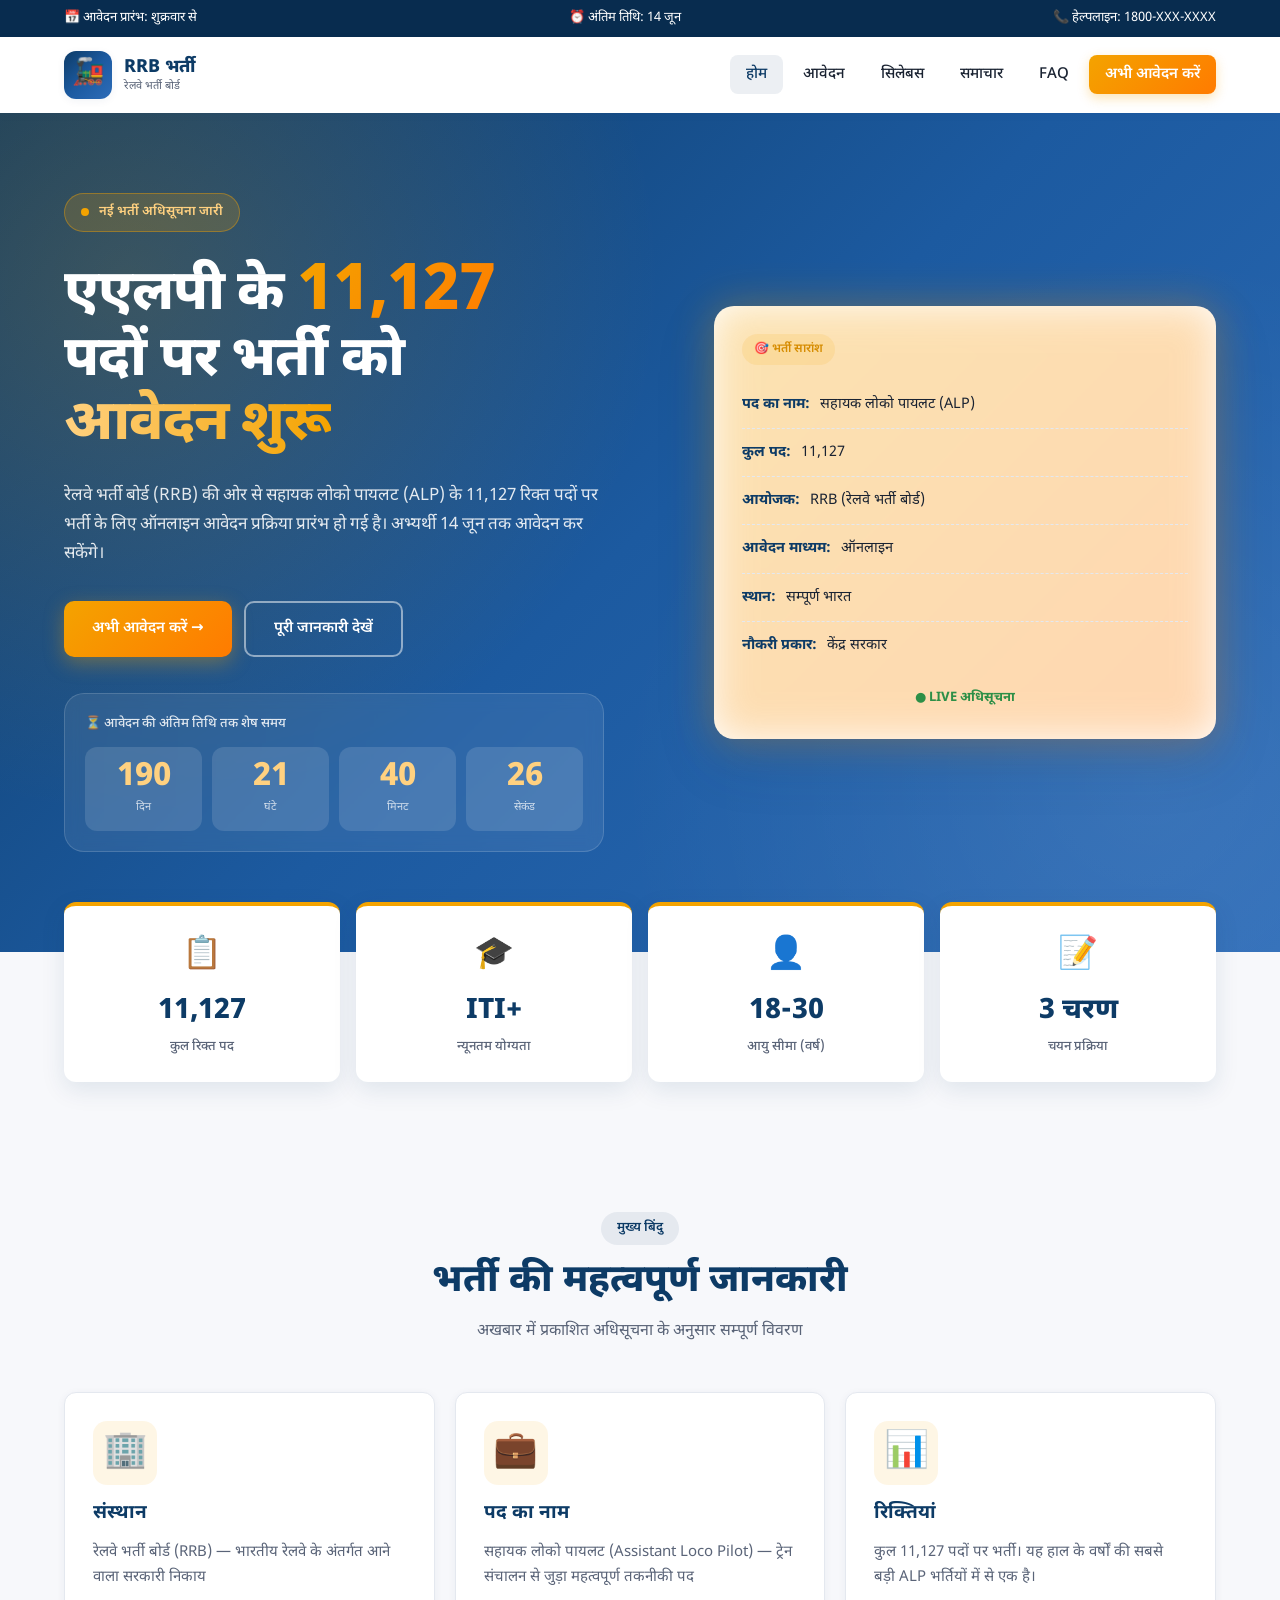
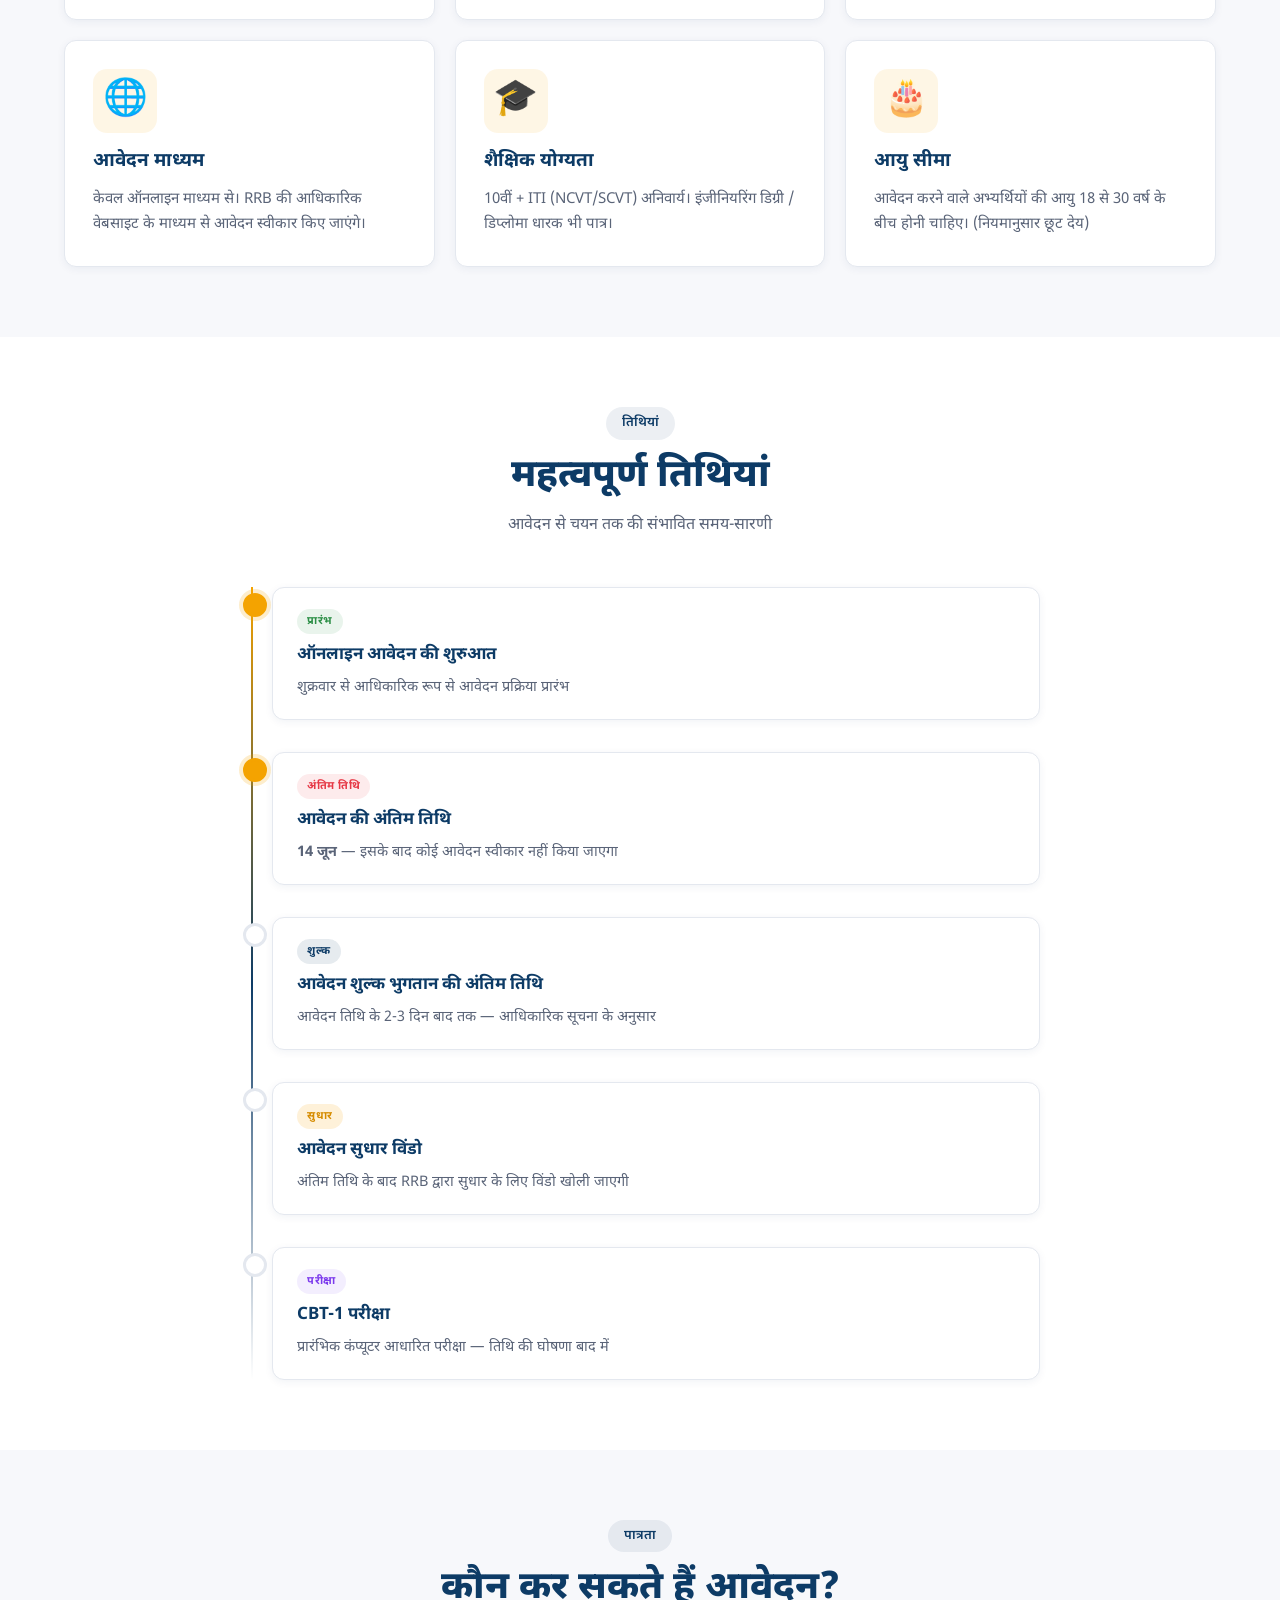
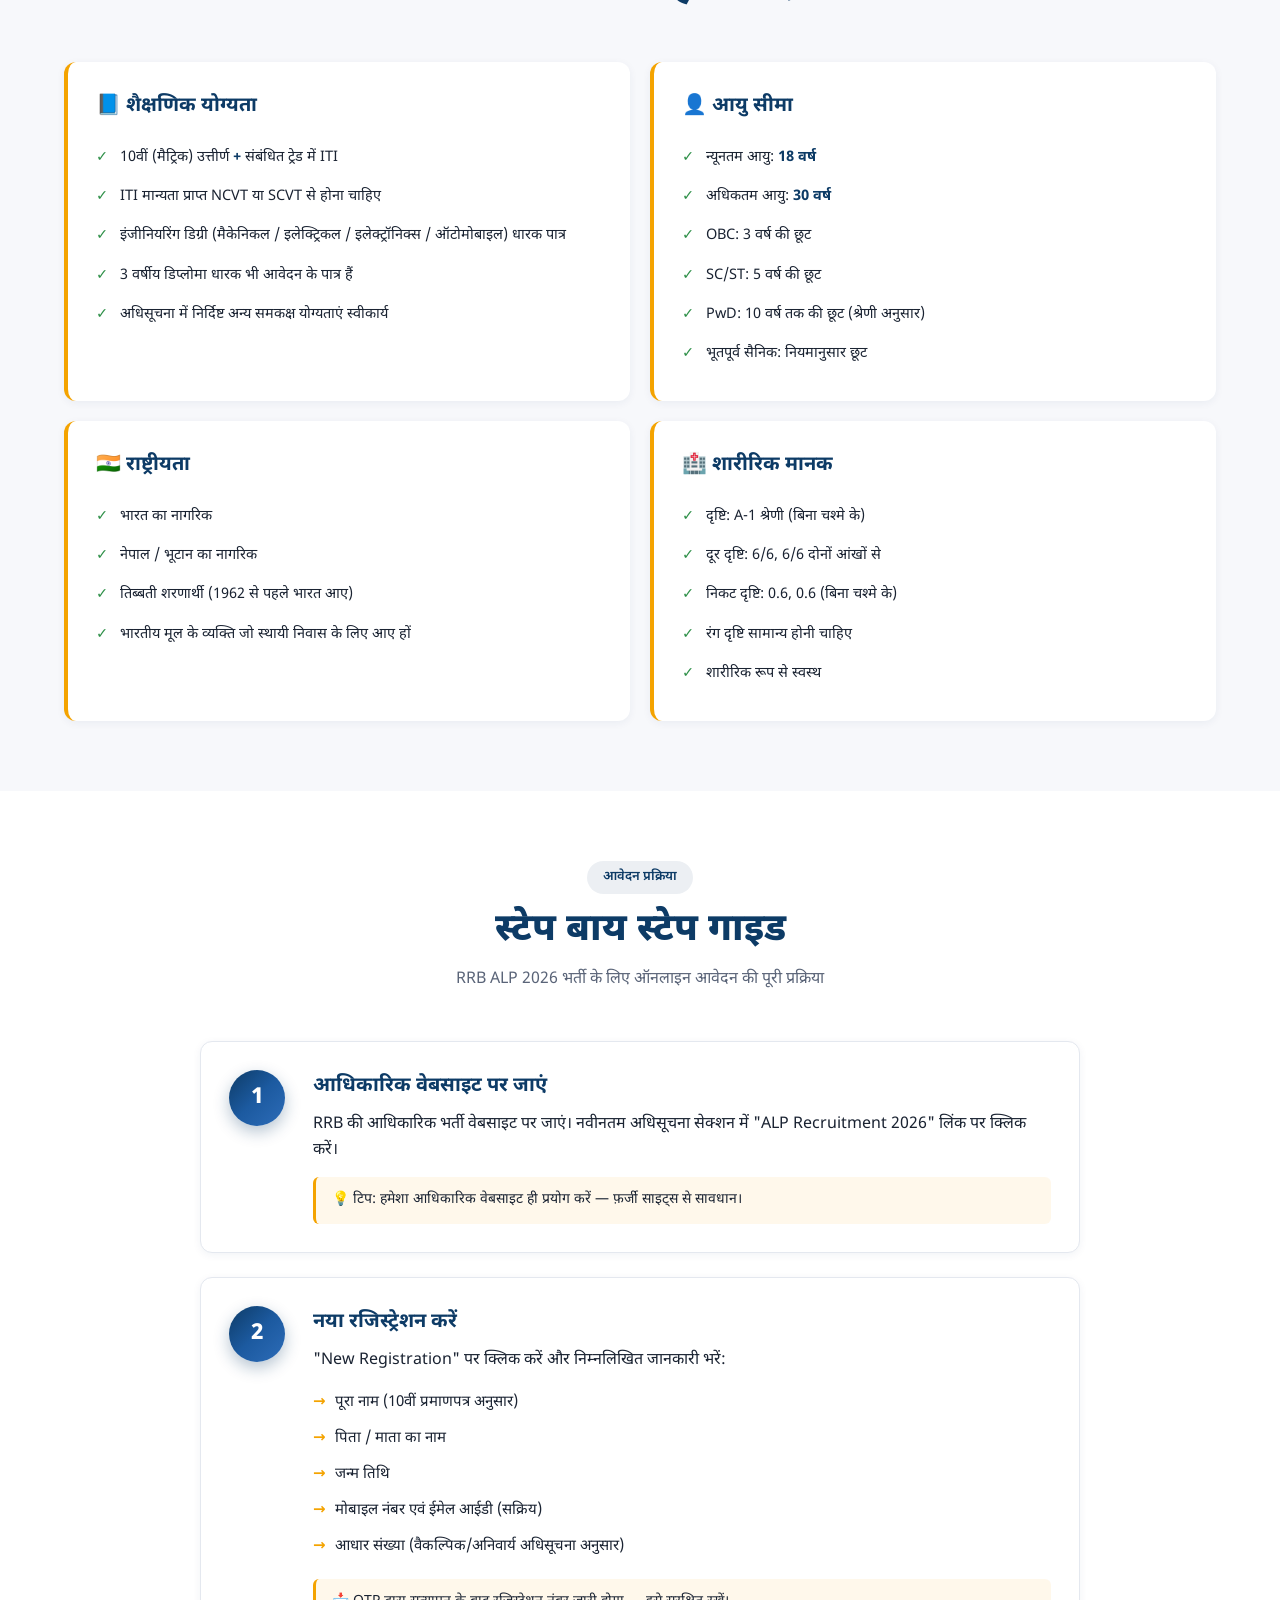
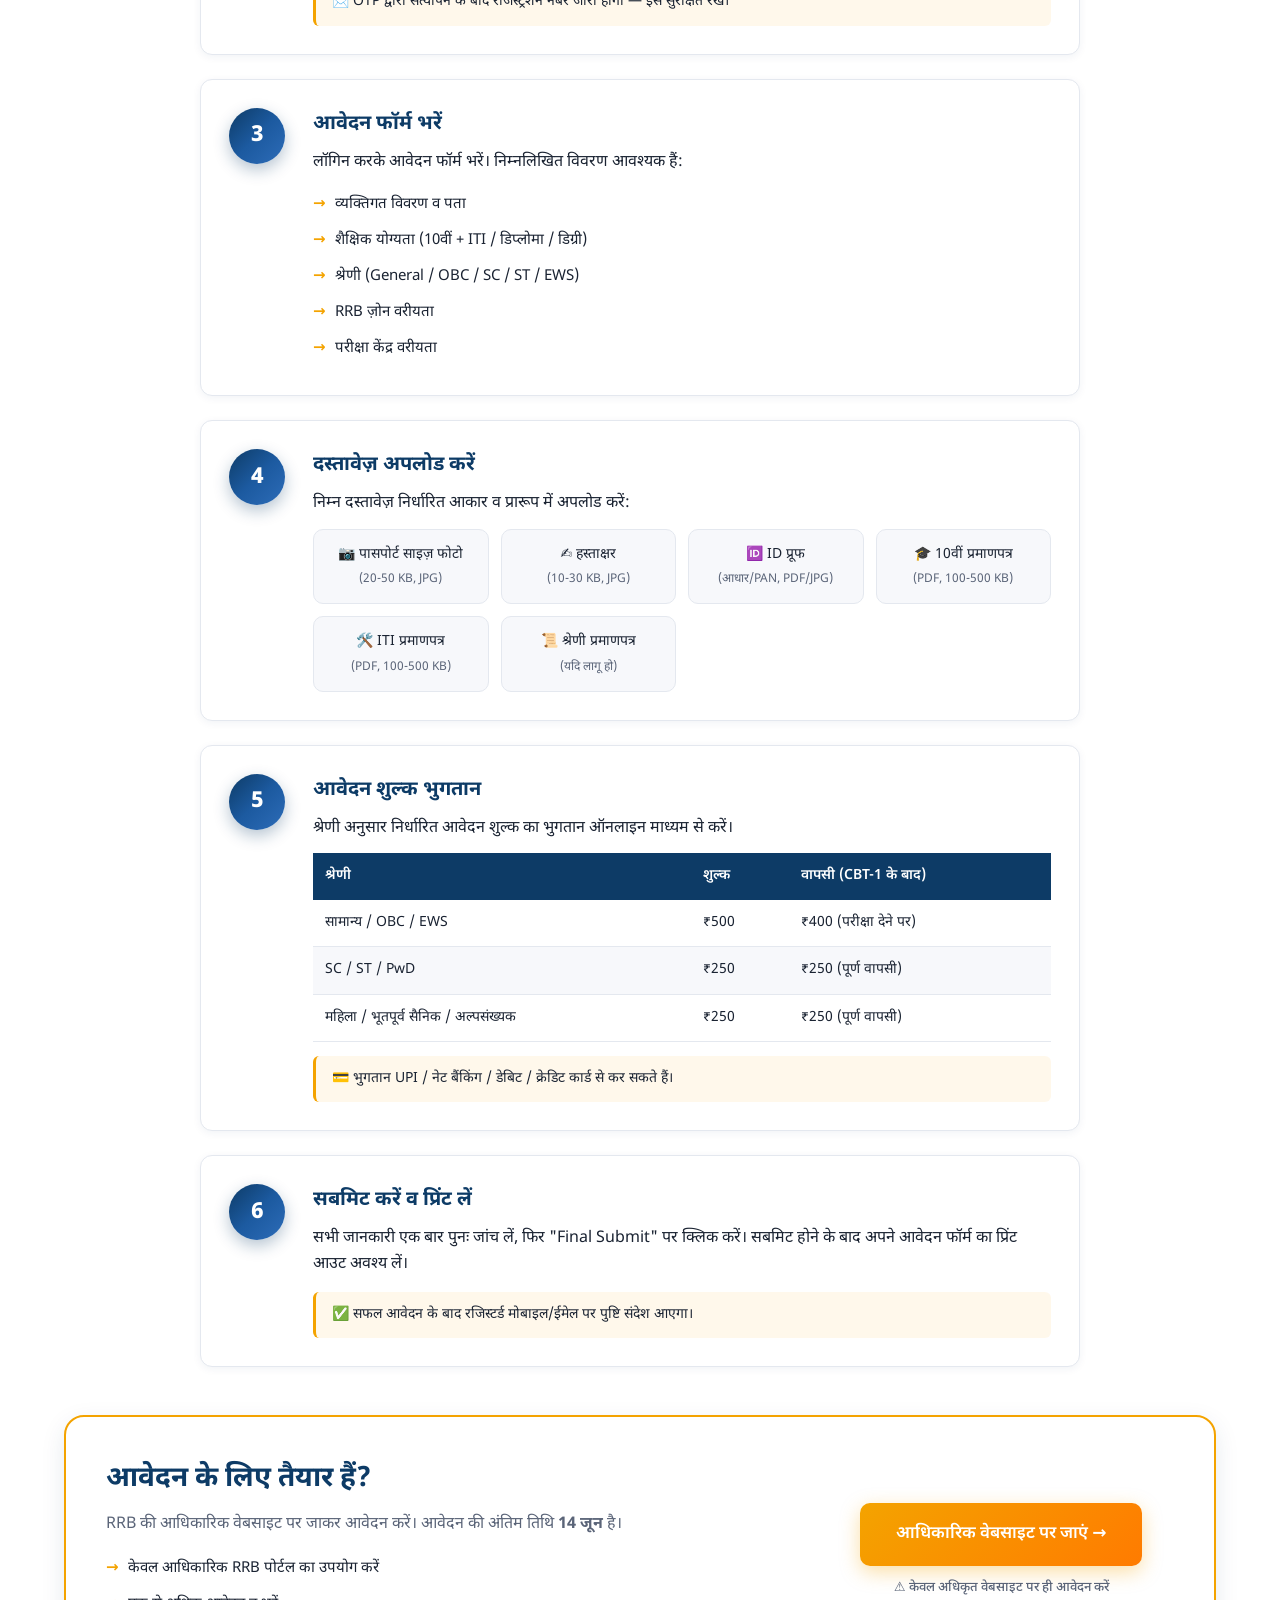
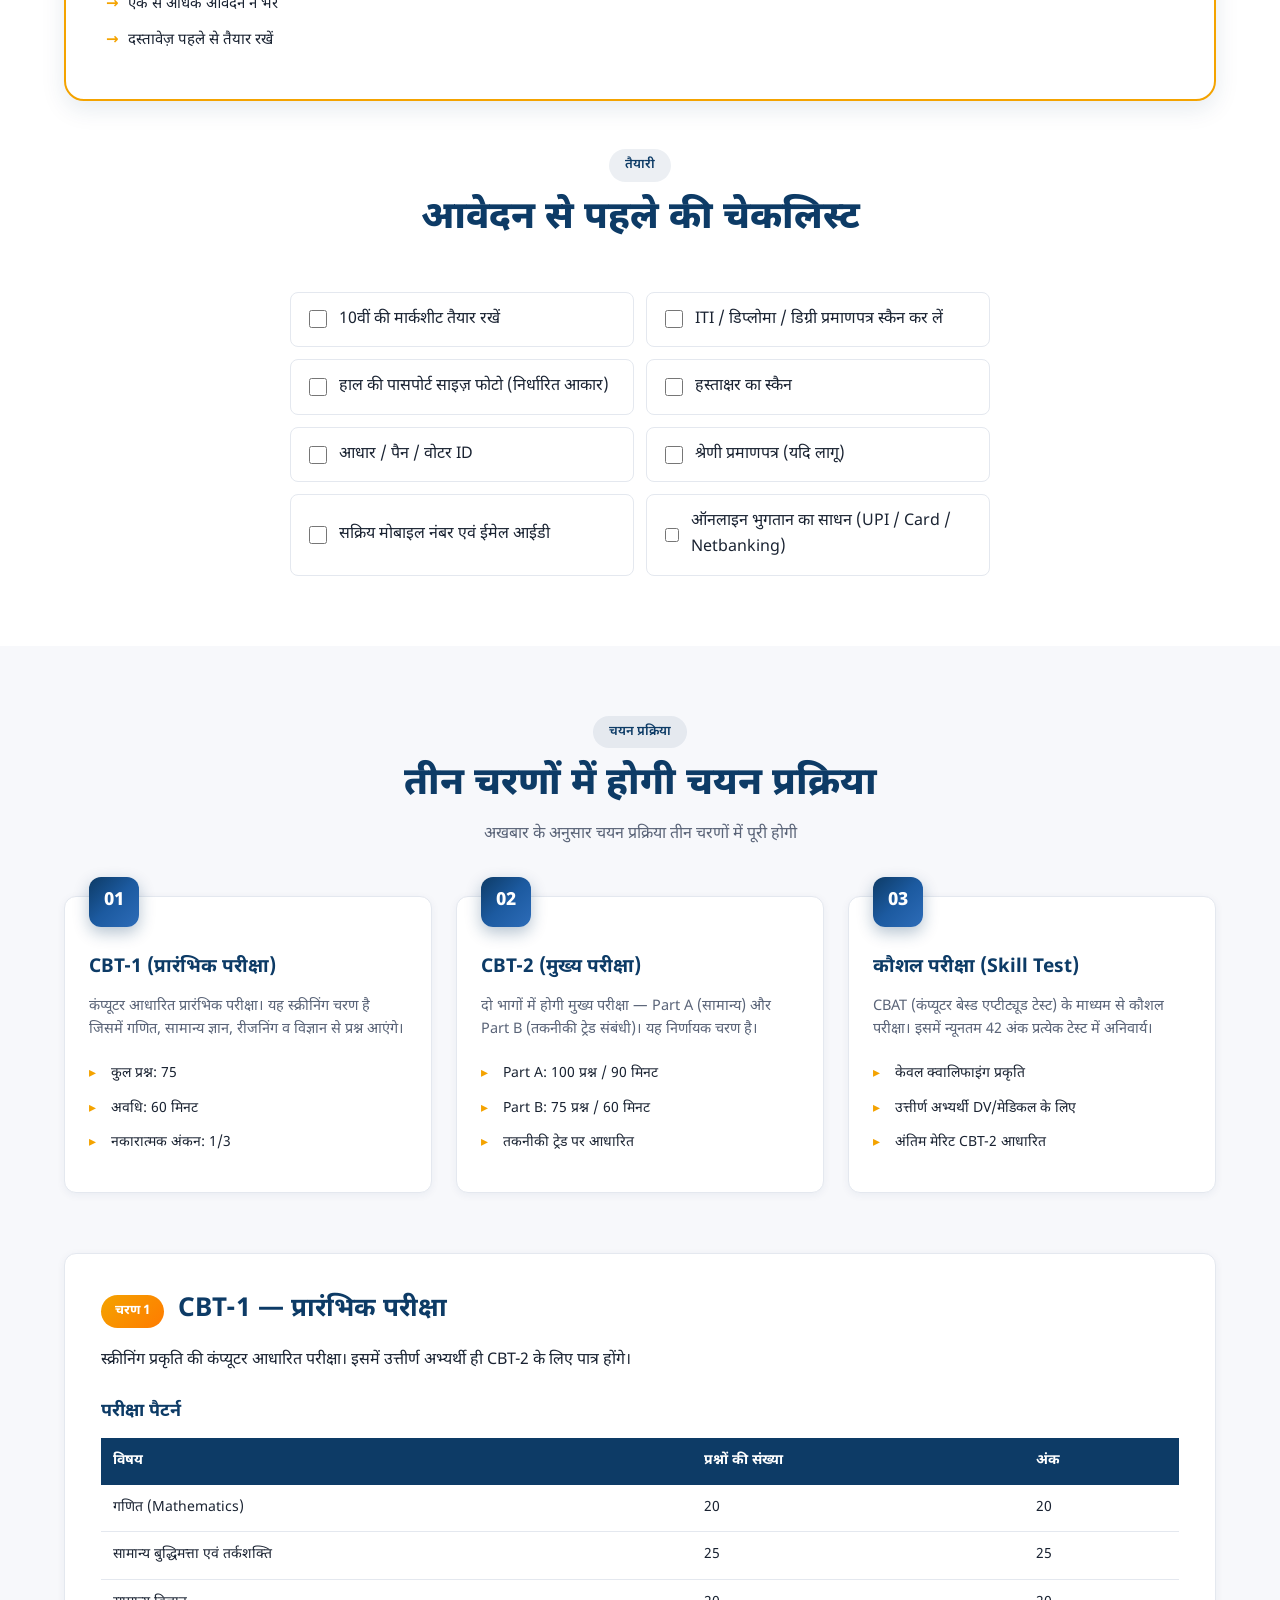
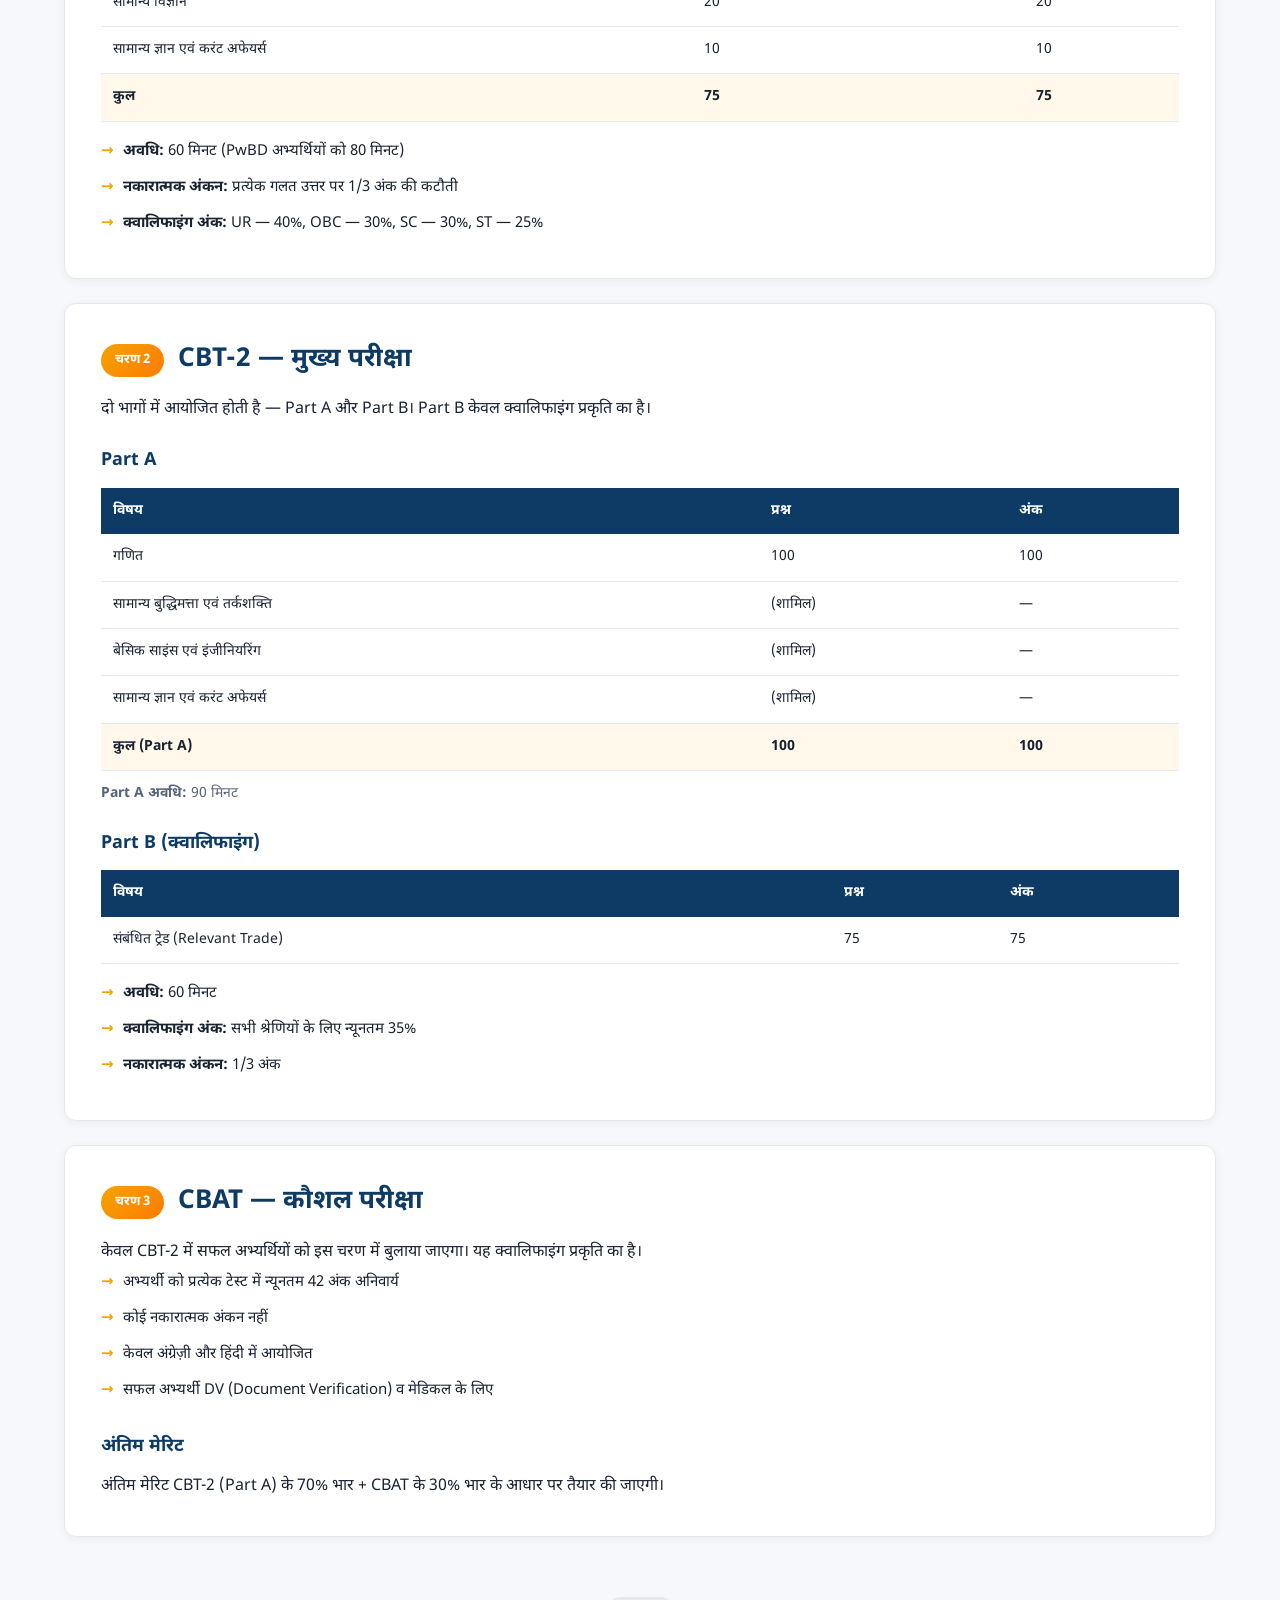
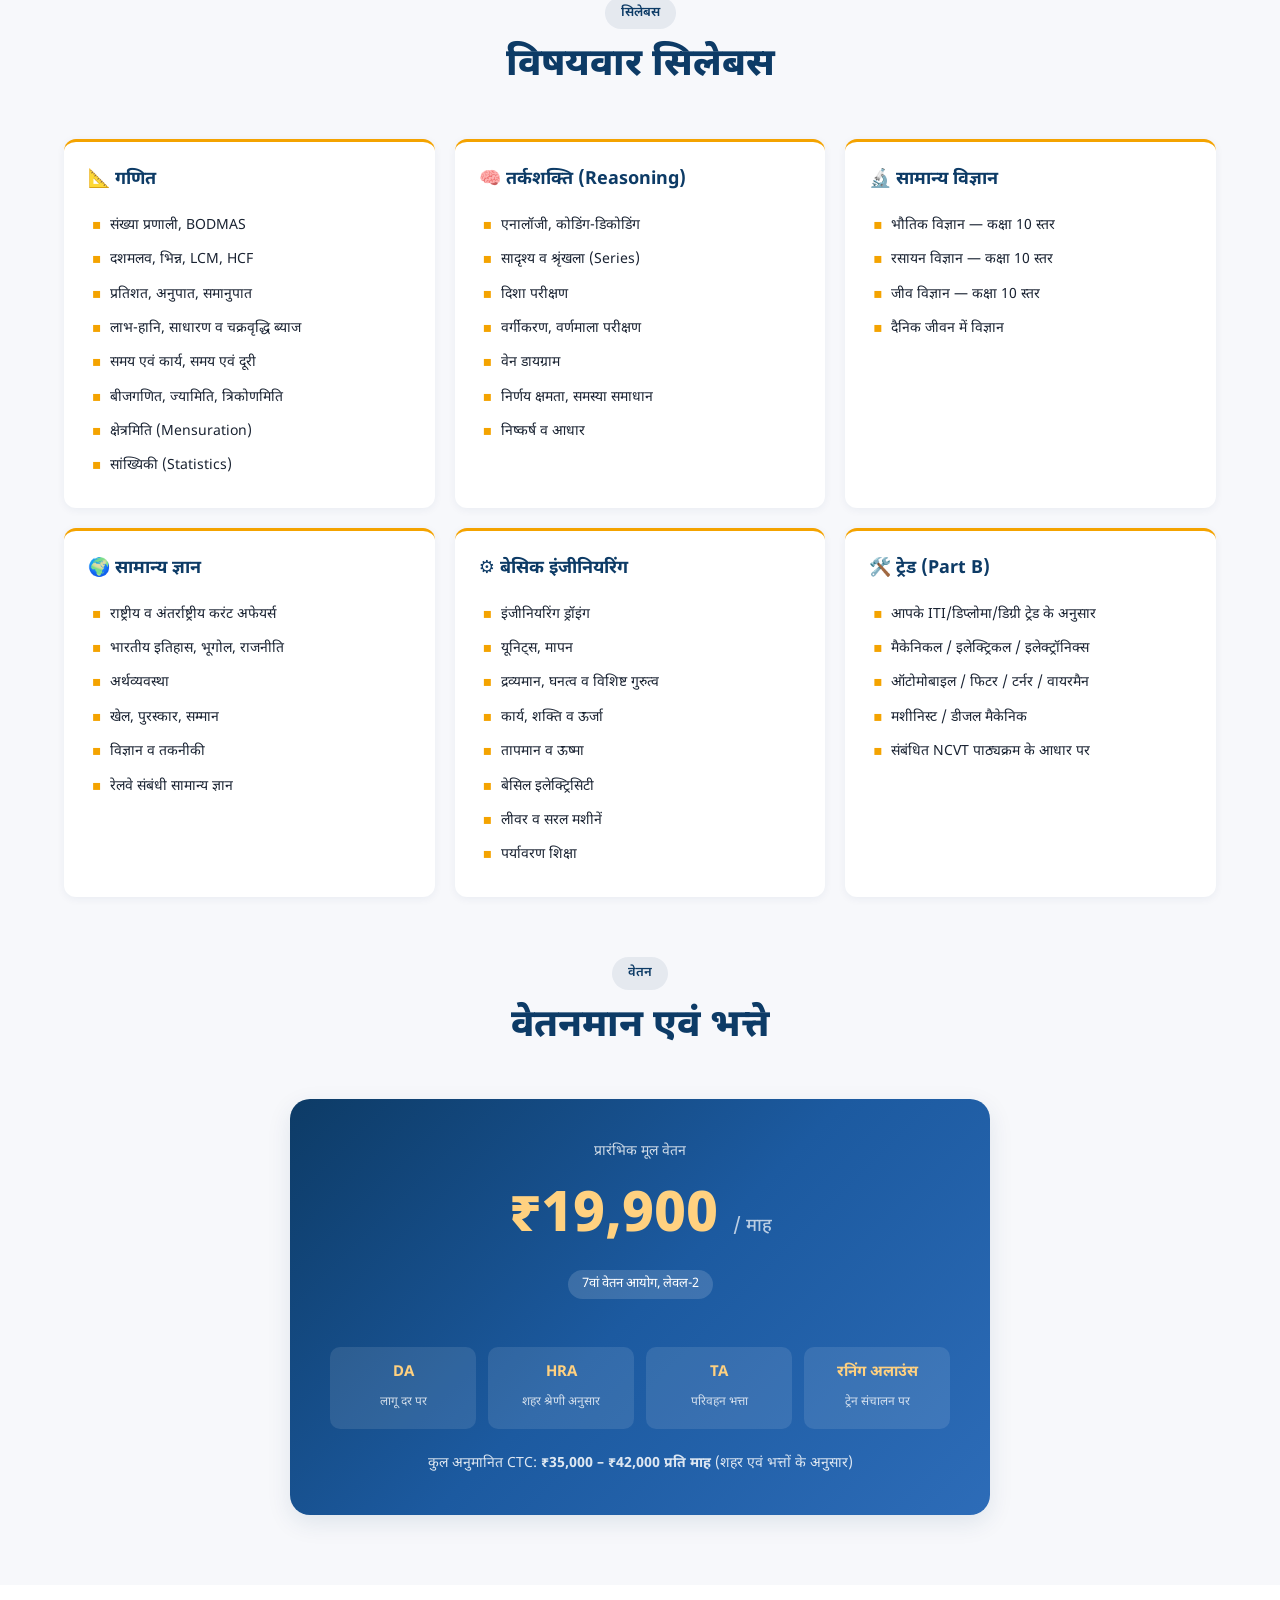
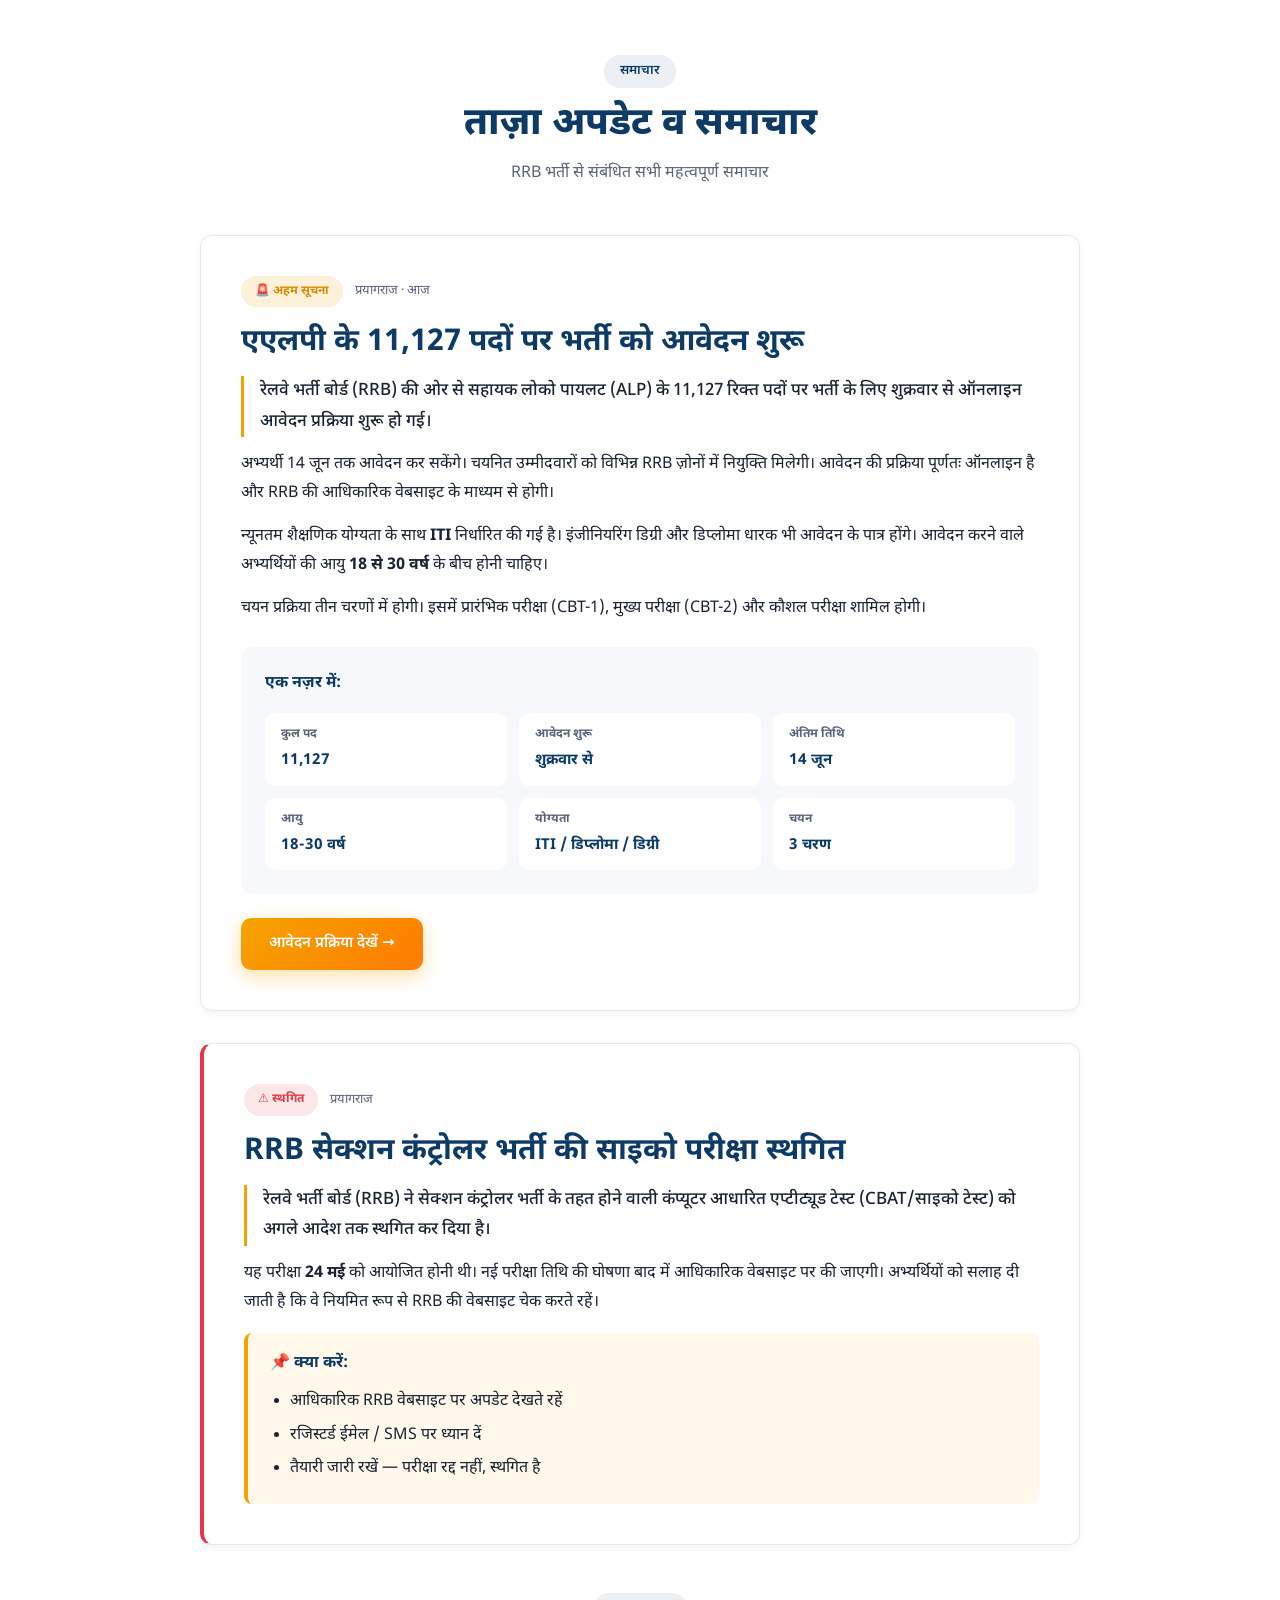
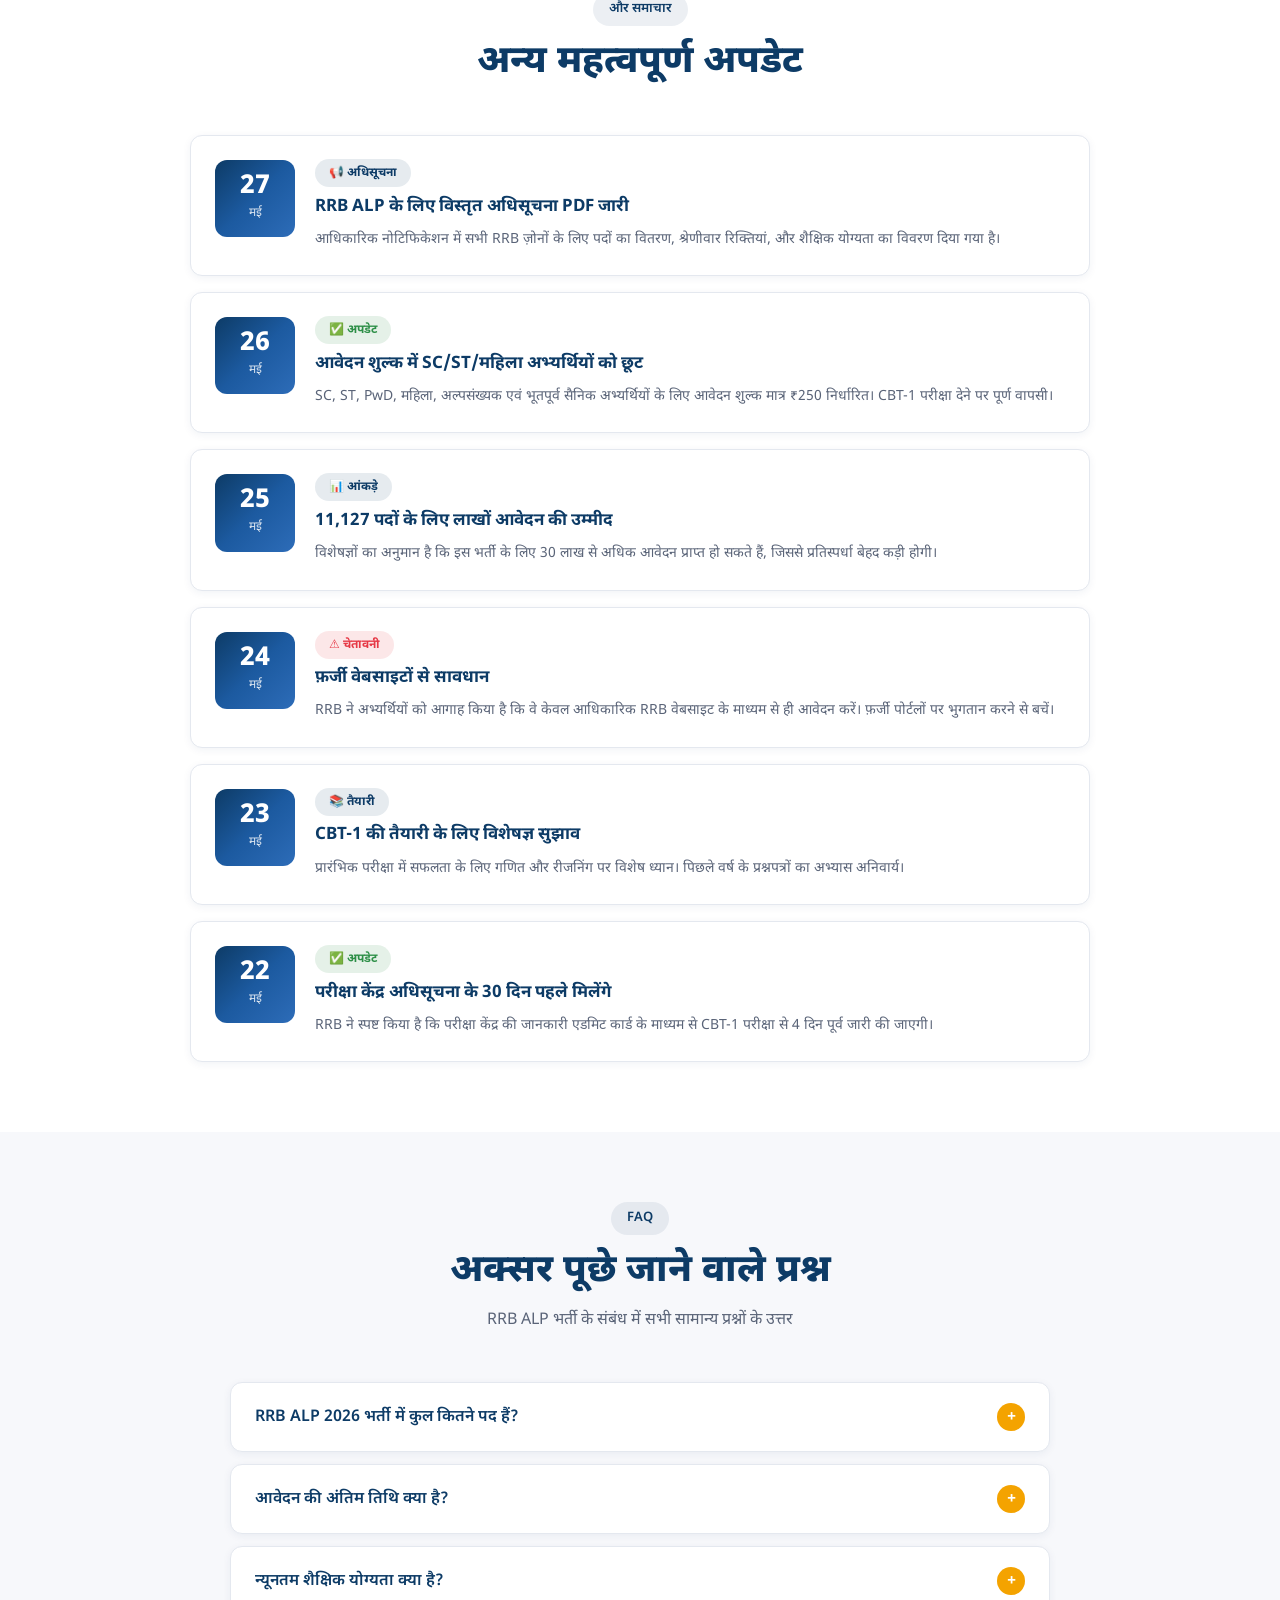
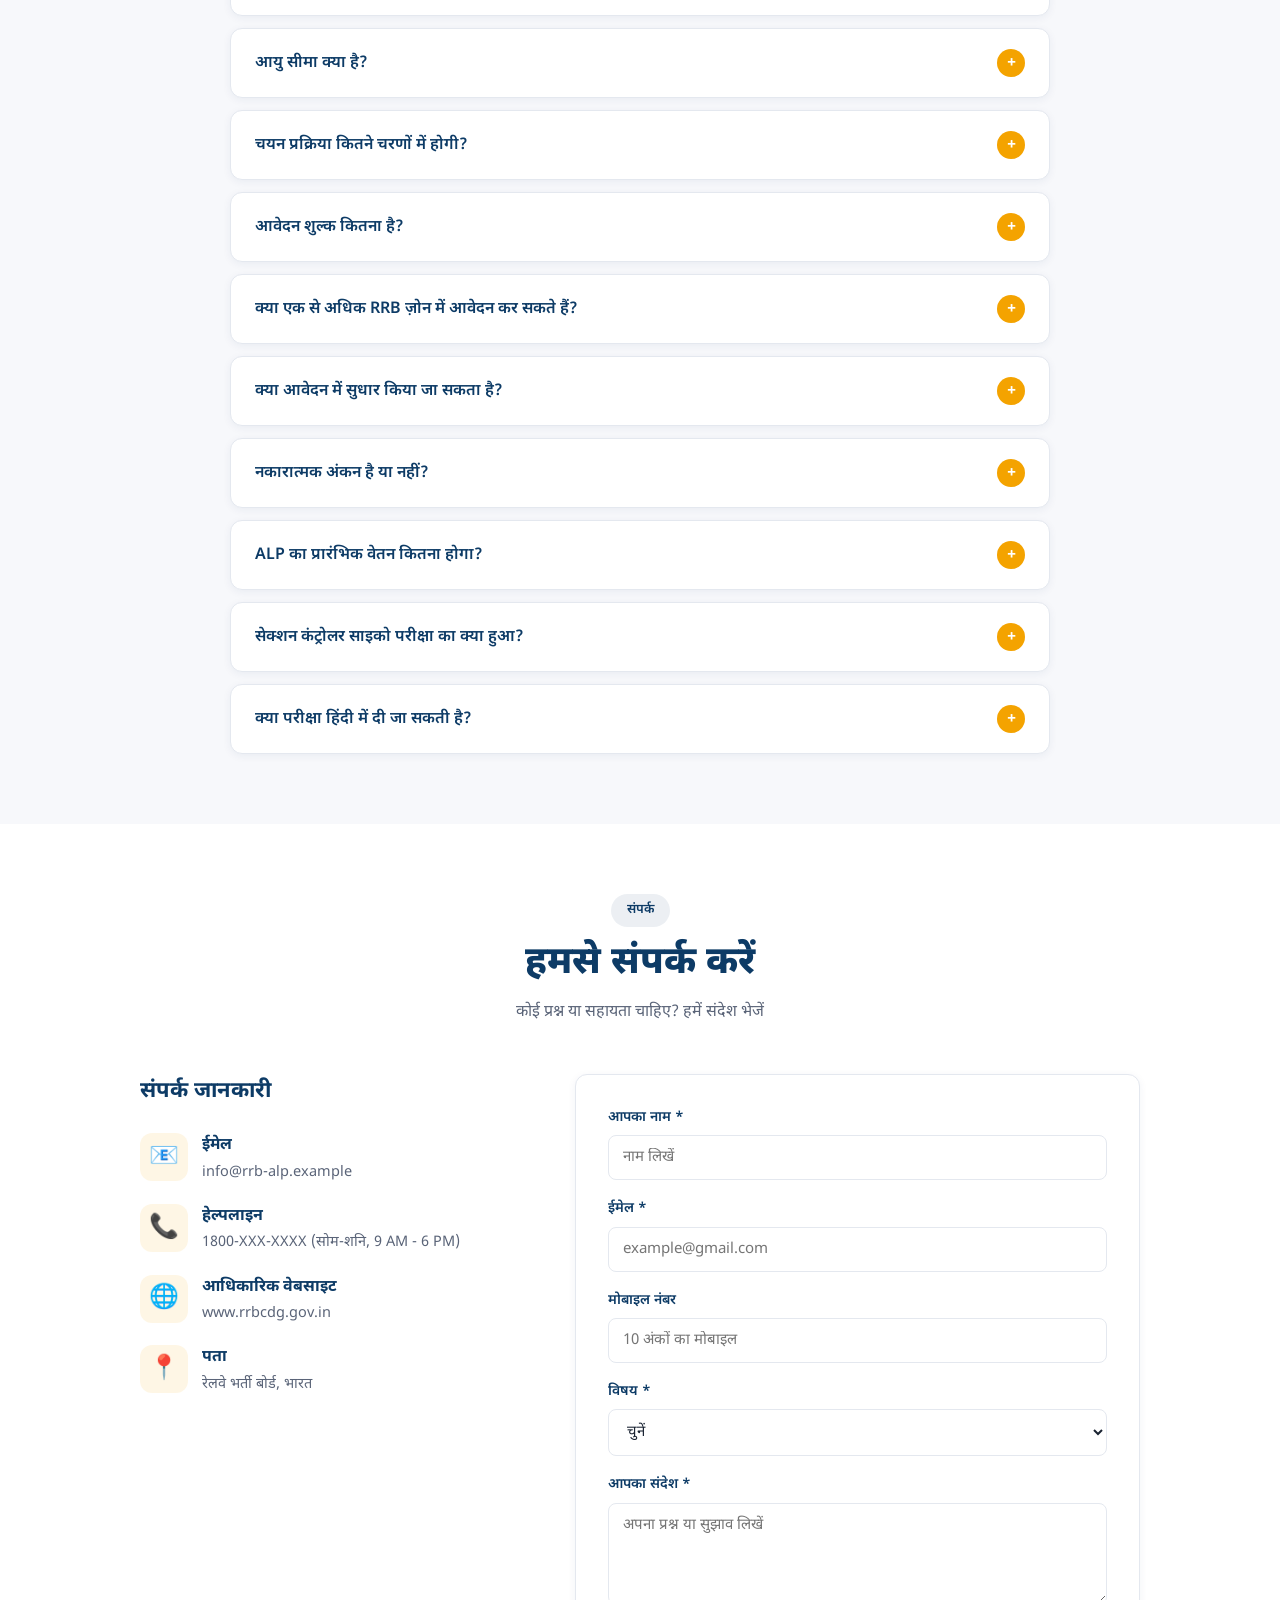
==== commit aa7a787e: "refactor: सभी पेज एक ही single-page website में combine किए - सभी 5 अलग पेजों (apply/syllabus/news/f" ====
--- a/index.html
+++ b/index.html
@@ -21,7 +21,7 @@
     <!-- Navigation -->
     <nav class="navbar">
         <div class="container nav-inner">
-            <a href="index.html" class="logo">
+            <a href="#home" class="logo">
                 <div class="logo-icon">🚂</div>
                 <div class="logo-text">
                     <span class="logo-title">RRB भर्ती</span>
@@ -32,18 +32,18 @@
                 <span></span><span></span><span></span>
             </button>
             <ul class="nav-links" id="navLinks">
-                <li><a href="index.html" class="active">होम</a></li>
-                <li><a href="apply.html">आवेदन प्रक्रिया</a></li>
-                <li><a href="syllabus.html">चयन व सिलेबस</a></li>
-                <li><a href="news.html">समाचार</a></li>
-                <li><a href="faq.html">FAQ</a></li>
-                <li><a href="apply.html" class="btn-nav">अभी आवेदन करें</a></li>
+                <li><a href="#home" class="active">होम</a></li>
+                <li><a href="#apply">आवेदन</a></li>
+                <li><a href="#syllabus">सिलेबस</a></li>
+                <li><a href="#news">समाचार</a></li>
+                <li><a href="#faq">FAQ</a></li>
+                <li><a href="#apply" class="btn-nav">अभी आवेदन करें</a></li>
             </ul>
         </div>
     </nav>
 
-    <!-- Hero Section -->
-    <section class="hero">
+    <!-- ============ HOME / HERO ============ -->
+    <section class="hero" id="home">
         <div class="hero-bg-pattern"></div>
         <div class="container hero-inner">
             <div class="hero-content">
@@ -60,7 +60,7 @@
                     रेलवे भर्ती बोर्ड (RRB) की ओर से सहायक लोको पायलट (ALP) के 11,127 रिक्त पदों पर भर्ती के लिए ऑनलाइन आवेदन प्रक्रिया प्रारंभ हो गई है। अभ्यर्थी 14 जून तक आवेदन कर सकेंगे।
                 </p>
                 <div class="hero-cta">
-                    <a href="apply.html" class="btn btn-primary">अभी आवेदन करें →</a>
+                    <a href="#apply" class="btn btn-primary">अभी आवेदन करें →</a>
                     <a href="#highlights" class="btn btn-outline">पूरी जानकारी देखें</a>
                 </div>
 
@@ -277,8 +277,140 @@
         </div>
     </section>
 
-    <!-- Selection Process -->
-    <section class="section section-alt">
+    <!-- ============ APPLY SECTION ============ -->
+    <section class="section section-alt" id="apply">
+        <div class="container">
+            <div class="section-head">
+                <span class="section-tag">आवेदन प्रक्रिया</span>
+                <h2 class="section-title">स्टेप बाय स्टेप गाइड</h2>
+                <p class="section-desc">RRB ALP 2026 भर्ती के लिए ऑनलाइन आवेदन की पूरी प्रक्रिया</p>
+            </div>
+
+            <div class="steps-wrap">
+                <div class="step-row">
+                    <div class="step-number">1</div>
+                    <div class="step-body">
+                        <h3>आधिकारिक वेबसाइट पर जाएं</h3>
+                        <p>RRB की आधिकारिक भर्ती वेबसाइट पर जाएं। नवीनतम अधिसूचना सेक्शन में "ALP Recruitment 2026" लिंक पर क्लिक करें।</p>
+                        <div class="step-tip">💡 टिप: हमेशा आधिकारिक वेबसाइट ही प्रयोग करें — फ़र्जी साइट्स से सावधान।</div>
+                    </div>
+                </div>
+
+                <div class="step-row">
+                    <div class="step-number">2</div>
+                    <div class="step-body">
+                        <h3>नया रजिस्ट्रेशन करें</h3>
+                        <p>"New Registration" पर क्लिक करें और निम्नलिखित जानकारी भरें:</p>
+                        <ul class="bullets">
+                            <li>पूरा नाम (10वीं प्रमाणपत्र अनुसार)</li>
+                            <li>पिता / माता का नाम</li>
+                            <li>जन्म तिथि</li>
+                            <li>मोबाइल नंबर एवं ईमेल आईडी (सक्रिय)</li>
+                            <li>आधार संख्या (वैकल्पिक/अनिवार्य अधिसूचना अनुसार)</li>
+                        </ul>
+                        <div class="step-tip">📩 OTP द्वारा सत्यापन के बाद रजिस्ट्रेशन नंबर जारी होगा — इसे सुरक्षित रखें।</div>
+                    </div>
+                </div>
+
+                <div class="step-row">
+                    <div class="step-number">3</div>
+                    <div class="step-body">
+                        <h3>आवेदन फॉर्म भरें</h3>
+                        <p>लॉगिन करके आवेदन फॉर्म भरें। निम्नलिखित विवरण आवश्यक हैं:</p>
+                        <ul class="bullets">
+                            <li>व्यक्तिगत विवरण व पता</li>
+                            <li>शैक्षिक योग्यता (10वीं + ITI / डिप्लोमा / डिग्री)</li>
+                            <li>श्रेणी (General / OBC / SC / ST / EWS)</li>
+                            <li>RRB ज़ोन वरीयता</li>
+                            <li>परीक्षा केंद्र वरीयता</li>
+                        </ul>
+                    </div>
+                </div>
+
+                <div class="step-row">
+                    <div class="step-number">4</div>
+                    <div class="step-body">
+                        <h3>दस्तावेज़ अपलोड करें</h3>
+                        <p>निम्न दस्तावेज़ निर्धारित आकार व प्रारूप में अपलोड करें:</p>
+                        <div class="docs-grid">
+                            <div class="doc-item">📷 पासपोर्ट साइज़ फोटो<br><small>(20-50 KB, JPG)</small></div>
+                            <div class="doc-item">✍️ हस्ताक्षर<br><small>(10-30 KB, JPG)</small></div>
+                            <div class="doc-item">🆔 ID प्रूफ<br><small>(आधार/PAN, PDF/JPG)</small></div>
+                            <div class="doc-item">🎓 10वीं प्रमाणपत्र<br><small>(PDF, 100-500 KB)</small></div>
+                            <div class="doc-item">🛠️ ITI प्रमाणपत्र<br><small>(PDF, 100-500 KB)</small></div>
+                            <div class="doc-item">📜 श्रेणी प्रमाणपत्र<br><small>(यदि लागू हो)</small></div>
+                        </div>
+                    </div>
+                </div>
+
+                <div class="step-row">
+                    <div class="step-number">5</div>
+                    <div class="step-body">
+                        <h3>आवेदन शुल्क भुगतान</h3>
+                        <p>श्रेणी अनुसार निर्धारित आवेदन शुल्क का भुगतान ऑनलाइन माध्यम से करें।</p>
+                        <table class="fee-table">
+                            <thead>
+                                <tr><th>श्रेणी</th><th>शुल्क</th><th>वापसी (CBT-1 के बाद)</th></tr>
+                            </thead>
+                            <tbody>
+                                <tr><td>सामान्य / OBC / EWS</td><td>₹500</td><td>₹400 (परीक्षा देने पर)</td></tr>
+                                <tr><td>SC / ST / PwD</td><td>₹250</td><td>₹250 (पूर्ण वापसी)</td></tr>
+                                <tr><td>महिला / भूतपूर्व सैनिक / अल्पसंख्यक</td><td>₹250</td><td>₹250 (पूर्ण वापसी)</td></tr>
+                            </tbody>
+                        </table>
+                        <div class="step-tip">💳 भुगतान UPI / नेट बैंकिंग / डेबिट / क्रेडिट कार्ड से कर सकते हैं।</div>
+                    </div>
+                </div>
+
+                <div class="step-row">
+                    <div class="step-number">6</div>
+                    <div class="step-body">
+                        <h3>सबमिट करें व प्रिंट लें</h3>
+                        <p>सभी जानकारी एक बार पुनः जांच लें, फिर "Final Submit" पर क्लिक करें। सबमिट होने के बाद अपने आवेदन फॉर्म का प्रिंट आउट अवश्य लें।</p>
+                        <div class="step-tip">✅ सफल आवेदन के बाद रजिस्टर्ड मोबाइल/ईमेल पर पुष्टि संदेश आएगा।</div>
+                    </div>
+                </div>
+            </div>
+
+            <!-- Apply CTA -->
+            <div class="apply-cta-card" style="margin-top: 48px;">
+                <div>
+                    <h2>आवेदन के लिए तैयार हैं?</h2>
+                    <p>RRB की आधिकारिक वेबसाइट पर जाकर आवेदन करें। आवेदन की अंतिम तिथि <strong>14 जून</strong> है।</p>
+                    <ul class="bullets">
+                        <li>केवल आधिकारिक RRB पोर्टल का उपयोग करें</li>
+                        <li>एक से अधिक आवेदन न भरें</li>
+                        <li>दस्तावेज़ पहले से तैयार रखें</li>
+                    </ul>
+                </div>
+                <div class="apply-cta-action">
+                    <a href="https://www.rrbcdg.gov.in" target="_blank" rel="noopener" class="btn btn-primary btn-large">आधिकारिक वेबसाइट पर जाएं →</a>
+                    <p class="apply-note">⚠️ केवल अधिकृत वेबसाइट पर ही आवेदन करें</p>
+                </div>
+            </div>
+
+            <!-- Checklist -->
+            <div style="margin-top: 48px;">
+                <div class="section-head">
+                    <span class="section-tag">तैयारी</span>
+                    <h2 class="section-title">आवेदन से पहले की चेकलिस्ट</h2>
+                </div>
+                <div class="checklist">
+                    <label class="check-item"><input type="checkbox"> <span>10वीं की मार्कशीट तैयार रखें</span></label>
+                    <label class="check-item"><input type="checkbox"> <span>ITI / डिप्लोमा / डिग्री प्रमाणपत्र स्कैन कर लें</span></label>
+                    <label class="check-item"><input type="checkbox"> <span>हाल की पासपोर्ट साइज़ फोटो (निर्धारित आकार)</span></label>
+                    <label class="check-item"><input type="checkbox"> <span>हस्ताक्षर का स्कैन</span></label>
+                    <label class="check-item"><input type="checkbox"> <span>आधार / पैन / वोटर ID</span></label>
+                    <label class="check-item"><input type="checkbox"> <span>श्रेणी प्रमाणपत्र (यदि लागू)</span></label>
+                    <label class="check-item"><input type="checkbox"> <span>सक्रिय मोबाइल नंबर एवं ईमेल आईडी</span></label>
+                    <label class="check-item"><input type="checkbox"> <span>ऑनलाइन भुगतान का साधन (UPI / Card / Netbanking)</span></label>
+                </div>
+            </div>
+        </div>
+    </section>
+
+    <!-- ============ SYLLABUS SECTION ============ -->
+    <section class="section" id="syllabus">
         <div class="container">
             <div class="section-head">
                 <span class="section-tag">चयन प्रक्रिया</span>
@@ -319,52 +451,536 @@
                 </div>
             </div>
 
-            <div class="cta-strip">
-                <p>विस्तृत चयन प्रक्रिया व सिलेबस की जानकारी के लिए</p>
-                <a href="syllabus.html" class="btn btn-primary">सिलेबस पेज देखें →</a>
+            <!-- Detailed Exam Cards -->
+            <div style="margin-top: 60px;">
+                <div class="exam-card">
+                    <div class="exam-head">
+                        <span class="exam-stage">चरण 1</span>
+                        <h2>CBT-1 — प्रारंभिक परीक्षा</h2>
+                    </div>
+                    <p>स्क्रीनिंग प्रकृति की कंप्यूटर आधारित परीक्षा। इसमें उत्तीर्ण अभ्यर्थी ही CBT-2 के लिए पात्र होंगे।</p>
+
+                    <h3>परीक्षा पैटर्न</h3>
+                    <table class="pattern-table">
+                        <thead>
+                            <tr><th>विषय</th><th>प्रश्नों की संख्या</th><th>अंक</th></tr>
+                        </thead>
+                        <tbody>
+                            <tr><td>गणित (Mathematics)</td><td>20</td><td>20</td></tr>
+                            <tr><td>सामान्य बुद्धिमत्ता एवं तर्कशक्ति</td><td>25</td><td>25</td></tr>
+                            <tr><td>सामान्य विज्ञान</td><td>20</td><td>20</td></tr>
+                            <tr><td>सामान्य ज्ञान एवं करंट अफेयर्स</td><td>10</td><td>10</td></tr>
+                            <tr class="total-row"><td><strong>कुल</strong></td><td><strong>75</strong></td><td><strong>75</strong></td></tr>
+                        </tbody>
+                    </table>
+                    <ul class="bullets">
+                        <li><strong>अवधि:</strong> 60 मिनट (PwBD अभ्यर्थियों को 80 मिनट)</li>
+                        <li><strong>नकारात्मक अंकन:</strong> प्रत्येक गलत उत्तर पर 1/3 अंक की कटौती</li>
+                        <li><strong>क्वालिफाइंग अंक:</strong> UR — 40%, OBC — 30%, SC — 30%, ST — 25%</li>
+                    </ul>
+                </div>
+
+                <div class="exam-card">
+                    <div class="exam-head">
+                        <span class="exam-stage">चरण 2</span>
+                        <h2>CBT-2 — मुख्य परीक्षा</h2>
+                    </div>
+                    <p>दो भागों में आयोजित होती है — Part A और Part B। Part B केवल क्वालिफाइंग प्रकृति का है।</p>
+
+                    <h3>Part A</h3>
+                    <table class="pattern-table">
+                        <thead>
+                            <tr><th>विषय</th><th>प्रश्न</th><th>अंक</th></tr>
+                        </thead>
+                        <tbody>
+                            <tr><td>गणित</td><td>100</td><td>100</td></tr>
+                            <tr><td>सामान्य बुद्धिमत्ता एवं तर्कशक्ति</td><td>(शामिल)</td><td>—</td></tr>
+                            <tr><td>बेसिक साइंस एवं इंजीनियरिंग</td><td>(शामिल)</td><td>—</td></tr>
+                            <tr><td>सामान्य ज्ञान एवं करंट अफेयर्स</td><td>(शामिल)</td><td>—</td></tr>
+                            <tr class="total-row"><td><strong>कुल (Part A)</strong></td><td><strong>100</strong></td><td><strong>100</strong></td></tr>
+                        </tbody>
+                    </table>
+                    <p class="muted-text"><strong>Part A अवधि:</strong> 90 मिनट</p>
+
+                    <h3>Part B (क्वालिफाइंग)</h3>
+                    <table class="pattern-table">
+                        <thead>
+                            <tr><th>विषय</th><th>प्रश्न</th><th>अंक</th></tr>
+                        </thead>
+                        <tbody>
+                            <tr><td>संबंधित ट्रेड (Relevant Trade)</td><td>75</td><td>75</td></tr>
+                        </tbody>
+                    </table>
+                    <ul class="bullets">
+                        <li><strong>अवधि:</strong> 60 मिनट</li>
+                        <li><strong>क्वालिफाइंग अंक:</strong> सभी श्रेणियों के लिए न्यूनतम 35%</li>
+                        <li><strong>नकारात्मक अंकन:</strong> 1/3 अंक</li>
+                    </ul>
+                </div>
+
+                <div class="exam-card">
+                    <div class="exam-head">
+                        <span class="exam-stage">चरण 3</span>
+                        <h2>CBAT — कौशल परीक्षा</h2>
+                    </div>
+                    <p>केवल CBT-2 में सफल अभ्यर्थियों को इस चरण में बुलाया जाएगा। यह क्वालिफाइंग प्रकृति का है।</p>
+                    <ul class="bullets">
+                        <li>अभ्यर्थी को प्रत्येक टेस्ट में न्यूनतम 42 अंक अनिवार्य</li>
+                        <li>कोई नकारात्मक अंकन नहीं</li>
+                        <li>केवल अंग्रेज़ी और हिंदी में आयोजित</li>
+                        <li>सफल अभ्यर्थी DV (Document Verification) व मेडिकल के लिए</li>
+                    </ul>
+
+                    <h3>अंतिम मेरिट</h3>
+                    <p>अंतिम मेरिट CBT-2 (Part A) के 70% भार + CBAT के 30% भार के आधार पर तैयार की जाएगी।</p>
+                </div>
+            </div>
+
+            <!-- Detailed Syllabus -->
+            <div style="margin-top: 60px;">
+                <div class="section-head">
+                    <span class="section-tag">सिलेबस</span>
+                    <h2 class="section-title">विषयवार सिलेबस</h2>
+                </div>
+
+                <div class="syllabus-grid">
+                    <div class="syl-card">
+                        <h3>📐 गणित</h3>
+                        <ul>
+                            <li>संख्या प्रणाली, BODMAS</li>
+                            <li>दशमलव, भिन्न, LCM, HCF</li>
+                            <li>प्रतिशत, अनुपात, समानुपात</li>
+                            <li>लाभ-हानि, साधारण व चक्रवृद्धि ब्याज</li>
+                            <li>समय एवं कार्य, समय एवं दूरी</li>
+                            <li>बीजगणित, ज्यामिति, त्रिकोणमिति</li>
+                            <li>क्षेत्रमिति (Mensuration)</li>
+                            <li>सांख्यिकी (Statistics)</li>
+                        </ul>
+                    </div>
+                    <div class="syl-card">
+                        <h3>🧠 तर्कशक्ति (Reasoning)</h3>
+                        <ul>
+                            <li>एनालॉजी, कोडिंग-डिकोडिंग</li>
+                            <li>सादृश्य व श्रृंखला (Series)</li>
+                            <li>दिशा परीक्षण</li>
+                            <li>वर्गीकरण, वर्णमाला परीक्षण</li>
+                            <li>वेन डायग्राम</li>
+                            <li>निर्णय क्षमता, समस्या समाधान</li>
+                            <li>निष्कर्ष व आधार</li>
+                        </ul>
+                    </div>
+                    <div class="syl-card">
+                        <h3>🔬 सामान्य विज्ञान</h3>
+                        <ul>
+                            <li>भौतिक विज्ञान — कक्षा 10 स्तर</li>
+                            <li>रसायन विज्ञान — कक्षा 10 स्तर</li>
+                            <li>जीव विज्ञान — कक्षा 10 स्तर</li>
+                            <li>दैनिक जीवन में विज्ञान</li>
+                        </ul>
+                    </div>
+                    <div class="syl-card">
+                        <h3>🌍 सामान्य ज्ञान</h3>
+                        <ul>
+                            <li>राष्ट्रीय व अंतर्राष्ट्रीय करंट अफेयर्स</li>
+                            <li>भारतीय इतिहास, भूगोल, राजनीति</li>
+                            <li>अर्थव्यवस्था</li>
+                            <li>खेल, पुरस्कार, सम्मान</li>
+                            <li>विज्ञान व तकनीकी</li>
+                            <li>रेलवे संबंधी सामान्य ज्ञान</li>
+                        </ul>
+                    </div>
+                    <div class="syl-card">
+                        <h3>⚙️ बेसिक इंजीनियरिंग</h3>
+                        <ul>
+                            <li>इंजीनियरिंग ड्रॉइंग</li>
+                            <li>यूनिट्स, मापन</li>
+                            <li>द्रव्यमान, घनत्व व विशिष्ट गुरुत्व</li>
+                            <li>कार्य, शक्ति व ऊर्जा</li>
+                            <li>तापमान व ऊष्मा</li>
+                            <li>बेसिल इलेक्ट्रिसिटी</li>
+                            <li>लीवर व सरल मशीनें</li>
+                            <li>पर्यावरण शिक्षा</li>
+                        </ul>
+                    </div>
+                    <div class="syl-card">
+                        <h3>🛠️ ट्रेड (Part B)</h3>
+                        <ul>
+                            <li>आपके ITI/डिप्लोमा/डिग्री ट्रेड के अनुसार</li>
+                            <li>मैकेनिकल / इलेक्ट्रिकल / इलेक्ट्रॉनिक्स</li>
+                            <li>ऑटोमोबाइल / फिटर / टर्नर / वायरमैन</li>
+                            <li>मशीनिस्ट / डीजल मैकेनिक</li>
+                            <li>संबंधित NCVT पाठ्यक्रम के आधार पर</li>
+                        </ul>
+                    </div>
+                </div>
+            </div>
+
+            <!-- Salary -->
+            <div style="margin-top: 60px;">
+                <div class="section-head">
+                    <span class="section-tag">वेतन</span>
+                    <h2 class="section-title">वेतनमान एवं भत्ते</h2>
+                </div>
+                <div class="salary-card">
+                    <div class="salary-main">
+                        <span class="salary-label">प्रारंभिक मूल वेतन</span>
+                        <div class="salary-amount">₹19,900 <small>/ माह</small></div>
+                        <span class="salary-tag">7वां वेतन आयोग, लेवल-2</span>
+                    </div>
+                    <div class="salary-grid">
+                        <div class="sal-box"><strong>DA</strong><span>लागू दर पर</span></div>
+                        <div class="sal-box"><strong>HRA</strong><span>शहर श्रेणी अनुसार</span></div>
+                        <div class="sal-box"><strong>TA</strong><span>परिवहन भत्ता</span></div>
+                        <div class="sal-box"><strong>रनिंग अलाउंस</strong><span>ट्रेन संचालन पर</span></div>
+                    </div>
+                    <p class="muted-text">कुल अनुमानित CTC: <strong>₹35,000 – ₹42,000 प्रति माह</strong> (शहर एवं भत्तों के अनुसार)</p>
+                </div>
             </div>
         </div>
     </section>
 
-    <!-- News Highlight -->
-    <section class="section">
+    <!-- ============ NEWS SECTION ============ -->
+    <section class="section section-alt" id="news">
         <div class="container">
             <div class="section-head">
-                <span class="section-tag">ताज़ा अपडेट</span>
-                <h2 class="section-title">हाल ही की महत्वपूर्ण खबरें</h2>
-            </div>
-
-            <div class="news-grid">
-                <article class="news-card featured">
-                    <div class="news-tag">🚨 अहम सूचना</div>
-                    <h3>RRB सेक्शन कंट्रोलर भर्ती की साइको परीक्षा स्थगित</h3>
-                    <p>रेलवे भर्ती बोर्ड (RRB) ने सेक्शन कंट्रोलर भर्ती के तहत होने वाली कंप्यूटर आधारित एप्टीट्यूड टेस्ट (CBAT/साइको टेस्ट) को अगले आदेश तक स्थगित कर दिया है। यह परीक्षा 24 मई को आयोजित होनी थी।</p>
-                    <a href="news.html" class="news-link">पूरी खबर पढ़ें →</a>
-                </article>
-                <article class="news-card">
-                    <div class="news-tag">📢 अधिसूचना</div>
-                    <h3>ALP 11,127 पदों की अधिसूचना जारी</h3>
-                    <p>RRB ने सहायक लोको पायलट के लिए विस्तृत अधिसूचना जारी कर दी है। आवेदन शुक्रवार से शुरू।</p>
-                    <a href="news.html" class="news-link">और पढ़ें →</a>
-                </article>
-                <article class="news-card">
-                    <div class="news-tag">💡 गाइड</div>
-                    <h3>आवेदन कैसे करें — स्टेप बाय स्टेप गाइड</h3>
-                    <p>आधिकारिक वेबसाइट पर रजिस्ट्रेशन से लेकर शुल्क भुगतान तक की पूरी जानकारी।</p>
-                    <a href="apply.html" class="news-link">गाइड देखें →</a>
-                </article>
+                <span class="section-tag">समाचार</span>
+                <h2 class="section-title">ताज़ा अपडेट व समाचार</h2>
+                <p class="section-desc">RRB भर्ती से संबंधित सभी महत्वपूर्ण समाचार</p>
+            </div>
+
+            <article class="news-detail-card">
+                <div class="news-detail-tags">
+                    <span class="news-tag-pill important">🚨 अहम सूचना</span>
+                    <span class="news-meta">प्रयागराज · आज</span>
+                </div>
+                <h2>एएलपी के 11,127 पदों पर भर्ती को आवेदन शुरू</h2>
+                <p class="news-lede">रेलवे भर्ती बोर्ड (RRB) की ओर से सहायक लोको पायलट (ALP) के 11,127 रिक्त पदों पर भर्ती के लिए शुक्रवार से ऑनलाइन आवेदन प्रक्रिया शुरू हो गई।</p>
+                <p>अभ्यर्थी 14 जून तक आवेदन कर सकेंगे। चयनित उम्मीदवारों को विभिन्न RRB ज़ोनों में नियुक्ति मिलेगी। आवेदन की प्रक्रिया पूर्णतः ऑनलाइन है और RRB की आधिकारिक वेबसाइट के माध्यम से होगी।</p>
+                <p>न्यूनतम शैक्षणिक योग्यता के साथ <strong>ITI</strong> निर्धारित की गई है। इंजीनियरिंग डिग्री और डिप्लोमा धारक भी आवेदन के पात्र होंगे। आवेदन करने वाले अभ्यर्थियों की आयु <strong>18 से 30 वर्ष</strong> के बीच होनी चाहिए।</p>
+                <p>चयन प्रक्रिया तीन चरणों में होगी। इसमें प्रारंभिक परीक्षा (CBT-1), मुख्य परीक्षा (CBT-2) और कौशल परीक्षा शामिल होगी।</p>
+
+                <div class="news-quick-info">
+                    <h4>एक नज़र में:</h4>
+                    <div class="quick-info-grid">
+                        <div><strong>कुल पद</strong><span>11,127</span></div>
+                        <div><strong>आवेदन शुरू</strong><span>शुक्रवार से</span></div>
+                        <div><strong>अंतिम तिथि</strong><span>14 जून</span></div>
+                        <div><strong>आयु</strong><span>18-30 वर्ष</span></div>
+                        <div><strong>योग्यता</strong><span>ITI / डिप्लोमा / डिग्री</span></div>
+                        <div><strong>चयन</strong><span>3 चरण</span></div>
+                    </div>
+                </div>
+
+                <a href="#apply" class="btn btn-primary">आवेदन प्रक्रिया देखें →</a>
+            </article>
+
+            <article class="news-detail-card alt-tone">
+                <div class="news-detail-tags">
+                    <span class="news-tag-pill warning">⚠️ स्थगित</span>
+                    <span class="news-meta">प्रयागराज</span>
+                </div>
+                <h2>RRB सेक्शन कंट्रोलर भर्ती की साइको परीक्षा स्थगित</h2>
+                <p class="news-lede">रेलवे भर्ती बोर्ड (RRB) ने सेक्शन कंट्रोलर भर्ती के तहत होने वाली कंप्यूटर आधारित एप्टीट्यूड टेस्ट (CBAT/साइको टेस्ट) को अगले आदेश तक स्थगित कर दिया है।</p>
+                <p>यह परीक्षा <strong>24 मई</strong> को आयोजित होनी थी। नई परीक्षा तिथि की घोषणा बाद में आधिकारिक वेबसाइट पर की जाएगी। अभ्यर्थियों को सलाह दी जाती है कि वे नियमित रूप से RRB की वेबसाइट चेक करते रहें।</p>
+                <div class="info-box">
+                    <strong>📌 क्या करें:</strong>
+                    <ul>
+                        <li>आधिकारिक RRB वेबसाइट पर अपडेट देखते रहें</li>
+                        <li>रजिस्टर्ड ईमेल / SMS पर ध्यान दें</li>
+                        <li>तैयारी जारी रखें — परीक्षा रद्द नहीं, स्थगित है</li>
+                    </ul>
+                </div>
+            </article>
+
+            <!-- News List -->
+            <div style="margin-top: 48px;">
+                <div class="section-head">
+                    <span class="section-tag">और समाचार</span>
+                    <h2 class="section-title">अन्य महत्वपूर्ण अपडेट</h2>
+                </div>
+
+                <div class="news-list">
+                    <article class="news-list-item">
+                        <div class="news-date"><span>27</span><small>मई</small></div>
+                        <div class="news-list-body">
+                            <span class="news-tag-pill info">📢 अधिसूचना</span>
+                            <h3>RRB ALP के लिए विस्तृत अधिसूचना PDF जारी</h3>
+                            <p>आधिकारिक नोटिफिकेशन में सभी RRB ज़ोनों के लिए पदों का वितरण, श्रेणीवार रिक्तियां, और शैक्षिक योग्यता का विवरण दिया गया है।</p>
+                        </div>
+                    </article>
+
+                    <article class="news-list-item">
+                        <div class="news-date"><span>26</span><small>मई</small></div>
+                        <div class="news-list-body">
+                            <span class="news-tag-pill success">✅ अपडेट</span>
+                            <h3>आवेदन शुल्क में SC/ST/महिला अभ्यर्थियों को छूट</h3>
+                            <p>SC, ST, PwD, महिला, अल्पसंख्यक एवं भूतपूर्व सैनिक अभ्यर्थियों के लिए आवेदन शुल्क मात्र ₹250 निर्धारित। CBT-1 परीक्षा देने पर पूर्ण वापसी।</p>
+                        </div>
+                    </article>
+
+                    <article class="news-list-item">
+                        <div class="news-date"><span>25</span><small>मई</small></div>
+                        <div class="news-list-body">
+                            <span class="news-tag-pill info">📊 आंकड़े</span>
+                            <h3>11,127 पदों के लिए लाखों आवेदन की उम्मीद</h3>
+                            <p>विशेषज्ञों का अनुमान है कि इस भर्ती के लिए 30 लाख से अधिक आवेदन प्राप्त हो सकते हैं, जिससे प्रतिस्पर्धा बेहद कड़ी होगी।</p>
+                        </div>
+                    </article>
+
+                    <article class="news-list-item">
+                        <div class="news-date"><span>24</span><small>मई</small></div>
+                        <div class="news-list-body">
+                            <span class="news-tag-pill warning">⚠️ चेतावनी</span>
+                            <h3>फ़र्जी वेबसाइटों से सावधान</h3>
+                            <p>RRB ने अभ्यर्थियों को आगाह किया है कि वे केवल आधिकारिक RRB वेबसाइट के माध्यम से ही आवेदन करें। फ़र्जी पोर्टलों पर भुगतान करने से बचें।</p>
+                        </div>
+                    </article>
+
+                    <article class="news-list-item">
+                        <div class="news-date"><span>23</span><small>मई</small></div>
+                        <div class="news-list-body">
+                            <span class="news-tag-pill info">📚 तैयारी</span>
+                            <h3>CBT-1 की तैयारी के लिए विशेषज्ञ सुझाव</h3>
+                            <p>प्रारंभिक परीक्षा में सफलता के लिए गणित और रीजनिंग पर विशेष ध्यान। पिछले वर्ष के प्रश्नपत्रों का अभ्यास अनिवार्य।</p>
+                        </div>
+                    </article>
+
+                    <article class="news-list-item">
+                        <div class="news-date"><span>22</span><small>मई</small></div>
+                        <div class="news-list-body">
+                            <span class="news-tag-pill success">✅ अपडेट</span>
+                            <h3>परीक्षा केंद्र अधिसूचना के 30 दिन पहले मिलेंगे</h3>
+                            <p>RRB ने स्पष्ट किया है कि परीक्षा केंद्र की जानकारी एडमिट कार्ड के माध्यम से CBT-1 परीक्षा से 4 दिन पूर्व जारी की जाएगी।</p>
+                        </div>
+                    </article>
+                </div>
             </div>
         </div>
     </section>
 
-    <!-- CTA Banner -->
+    <!-- ============ FAQ SECTION ============ -->
+    <section class="section" id="faq">
+        <div class="container">
+            <div class="section-head">
+                <span class="section-tag">FAQ</span>
+                <h2 class="section-title">अक्सर पूछे जाने वाले प्रश्न</h2>
+                <p class="section-desc">RRB ALP भर्ती के संबंध में सभी सामान्य प्रश्नों के उत्तर</p>
+            </div>
+
+            <div class="faq-wrap">
+                <div class="faq-item">
+                    <button class="faq-q">
+                        <span>RRB ALP 2026 भर्ती में कुल कितने पद हैं?</span>
+                        <span class="faq-icon">+</span>
+                    </button>
+                    <div class="faq-a">
+                        <p>इस भर्ती में <strong>कुल 11,127 रिक्त पद</strong> हैं। यह सहायक लोको पायलट (ALP) पद के लिए RRB की एक बड़ी भर्ती है।</p>
+                    </div>
+                </div>
+
+                <div class="faq-item">
+                    <button class="faq-q">
+                        <span>आवेदन की अंतिम तिथि क्या है?</span>
+                        <span class="faq-icon">+</span>
+                    </button>
+                    <div class="faq-a">
+                        <p>ऑनलाइन आवेदन की अंतिम तिथि <strong>14 जून</strong> है। इसके बाद कोई आवेदन स्वीकार नहीं किया जाएगा। समय रहते आवेदन करना सुनिश्चित करें।</p>
+                    </div>
+                </div>
+
+                <div class="faq-item">
+                    <button class="faq-q">
+                        <span>न्यूनतम शैक्षिक योग्यता क्या है?</span>
+                        <span class="faq-icon">+</span>
+                    </button>
+                    <div class="faq-a">
+                        <p>10वीं उत्तीर्ण <strong>+ ITI</strong> (NCVT/SCVT मान्यता प्राप्त) अनिवार्य है। इसके अतिरिक्त, इंजीनियरिंग डिग्री और 3 वर्षीय डिप्लोमा धारक भी आवेदन कर सकते हैं।</p>
+                    </div>
+                </div>
+
+                <div class="faq-item">
+                    <button class="faq-q">
+                        <span>आयु सीमा क्या है?</span>
+                        <span class="faq-icon">+</span>
+                    </button>
+                    <div class="faq-a">
+                        <p>आवेदन के लिए न्यूनतम आयु <strong>18 वर्ष</strong> और अधिकतम <strong>30 वर्ष</strong> निर्धारित है। आरक्षित श्रेणियों (OBC: 3 वर्ष, SC/ST: 5 वर्ष, PwD: 10 वर्ष तक) को नियमानुसार छूट देय है।</p>
+                    </div>
+                </div>
+
+                <div class="faq-item">
+                    <button class="faq-q">
+                        <span>चयन प्रक्रिया कितने चरणों में होगी?</span>
+                        <span class="faq-icon">+</span>
+                    </button>
+                    <div class="faq-a">
+                        <p>चयन प्रक्रिया <strong>तीन चरणों</strong> में पूरी होगी:</p>
+                        <ol>
+                            <li>CBT-1 (प्रारंभिक परीक्षा)</li>
+                            <li>CBT-2 (मुख्य परीक्षा)</li>
+                            <li>कौशल परीक्षा (CBAT)</li>
+                        </ol>
+                        <p>इसके बाद दस्तावेज़ सत्यापन (DV) और मेडिकल परीक्षण होगा।</p>
+                    </div>
+                </div>
+
+                <div class="faq-item">
+                    <button class="faq-q">
+                        <span>आवेदन शुल्क कितना है?</span>
+                        <span class="faq-icon">+</span>
+                    </button>
+                    <div class="faq-a">
+                        <p>सामान्य / OBC / EWS के लिए <strong>₹500</strong> (CBT-1 देने पर ₹400 वापस)। SC / ST / PwD / महिला / अल्पसंख्यक / भूतपूर्व सैनिक के लिए <strong>₹250</strong> (CBT-1 देने पर पूरी राशि वापस)।</p>
+                    </div>
+                </div>
+
+                <div class="faq-item">
+                    <button class="faq-q">
+                        <span>क्या एक से अधिक RRB ज़ोन में आवेदन कर सकते हैं?</span>
+                        <span class="faq-icon">+</span>
+                    </button>
+                    <div class="faq-a">
+                        <p>नहीं, एक अभ्यर्थी केवल <strong>एक RRB ज़ोन</strong> में ही आवेदन कर सकता है। एक से अधिक आवेदन करने पर सभी आवेदन निरस्त किए जा सकते हैं।</p>
+                    </div>
+                </div>
+
+                <div class="faq-item">
+                    <button class="faq-q">
+                        <span>क्या आवेदन में सुधार किया जा सकता है?</span>
+                        <span class="faq-icon">+</span>
+                    </button>
+                    <div class="faq-a">
+                        <p>हां, RRB आवेदन की अंतिम तिथि के बाद एक <strong>सुधार विंडो</strong> खोलता है, जिसमें कुछ निर्धारित फील्ड्स (जैसे फोटो, हस्ताक्षर, श्रेणी आदि) में सुधार किया जा सकता है। हालांकि कुछ फील्ड्स में सुधार के लिए मामूली शुल्क लग सकता है।</p>
+                    </div>
+                </div>
+
+                <div class="faq-item">
+                    <button class="faq-q">
+                        <span>नकारात्मक अंकन है या नहीं?</span>
+                        <span class="faq-icon">+</span>
+                    </button>
+                    <div class="faq-a">
+                        <p>हां, CBT-1 और CBT-2 दोनों परीक्षाओं में <strong>1/3 अंक की नकारात्मक अंकन</strong> है यानी प्रत्येक तीन गलत उत्तर पर एक अंक काटा जाएगा। केवल CBAT (कौशल परीक्षा) में नकारात्मक अंकन नहीं है।</p>
+                    </div>
+                </div>
+
+                <div class="faq-item">
+                    <button class="faq-q">
+                        <span>ALP का प्रारंभिक वेतन कितना होगा?</span>
+                        <span class="faq-icon">+</span>
+                    </button>
+                    <div class="faq-a">
+                        <p>ALP का प्रारंभिक मूल वेतन <strong>₹19,900 प्रति माह</strong> (7वां वेतन आयोग, लेवल-2) है। DA, HRA, TA, रनिंग अलाउंस आदि भत्ते मिलाकर कुल मासिक वेतन लगभग <strong>₹35,000 – ₹42,000</strong> तक हो सकता है।</p>
+                    </div>
+                </div>
+
+                <div class="faq-item">
+                    <button class="faq-q">
+                        <span>सेक्शन कंट्रोलर साइको परीक्षा का क्या हुआ?</span>
+                        <span class="faq-icon">+</span>
+                    </button>
+                    <div class="faq-a">
+                        <p>RRB ने सेक्शन कंट्रोलर भर्ती के तहत होने वाली CBAT/साइको परीक्षा को <strong>अगले आदेश तक स्थगित</strong> कर दिया है। यह परीक्षा 24 मई को होनी थी। नई तिथि की घोषणा आधिकारिक वेबसाइट पर की जाएगी।</p>
+                    </div>
+                </div>
+
+                <div class="faq-item">
+                    <button class="faq-q">
+                        <span>क्या परीक्षा हिंदी में दी जा सकती है?</span>
+                        <span class="faq-icon">+</span>
+                    </button>
+                    <div class="faq-a">
+                        <p>हां, परीक्षा <strong>हिंदी, अंग्रेज़ी और 13 क्षेत्रीय भाषाओं</strong> सहित कुल 15 भाषाओं में आयोजित होती है। आवेदन करते समय अभ्यर्थी अपनी पसंदीदा भाषा चुन सकते हैं।</p>
+                    </div>
+                </div>
+            </div>
+        </div>
+    </section>
+
+    <!-- ============ CONTACT SECTION ============ -->
+    <section class="section section-alt" id="contact">
+        <div class="container">
+            <div class="section-head">
+                <span class="section-tag">संपर्क</span>
+                <h2 class="section-title">हमसे संपर्क करें</h2>
+                <p class="section-desc">कोई प्रश्न या सहायता चाहिए? हमें संदेश भेजें</p>
+            </div>
+
+            <div class="contact-grid">
+                <div class="contact-info">
+                    <h3>संपर्क जानकारी</h3>
+                    <div class="contact-item">
+                        <span class="contact-icon">📧</span>
+                        <div>
+                            <strong>ईमेल</strong>
+                            <p>info@rrb-alp.example</p>
+                        </div>
+                    </div>
+                    <div class="contact-item">
+                        <span class="contact-icon">📞</span>
+                        <div>
+                            <strong>हेल्पलाइन</strong>
+                            <p>1800-XXX-XXXX (सोम-शनि, 9 AM - 6 PM)</p>
+                        </div>
+                    </div>
+                    <div class="contact-item">
+                        <span class="contact-icon">🌐</span>
+                        <div>
+                            <strong>आधिकारिक वेबसाइट</strong>
+                            <p>www.rrbcdg.gov.in</p>
+                        </div>
+                    </div>
+                    <div class="contact-item">
+                        <span class="contact-icon">📍</span>
+                        <div>
+                            <strong>पता</strong>
+                            <p>रेलवे भर्ती बोर्ड, भारत</p>
+                        </div>
+                    </div>
+                </div>
+
+                <form class="contact-form" onsubmit="handleContactForm(event)">
+                    <div class="form-group">
+                        <label>आपका नाम *</label>
+                        <input type="text" required placeholder="नाम लिखें">
+                    </div>
+                    <div class="form-group">
+                        <label>ईमेल *</label>
+                        <input type="email" required placeholder="example@gmail.com">
+                    </div>
+                    <div class="form-group">
+                        <label>मोबाइल नंबर</label>
+                        <input type="tel" placeholder="10 अंकों का मोबाइल">
+                    </div>
+                    <div class="form-group">
+                        <label>विषय *</label>
+                        <select required>
+                            <option value="">चुनें</option>
+                            <option>आवेदन संबंधी</option>
+                            <option>पात्रता संबंधी</option>
+                            <option>परीक्षा संबंधी</option>
+                            <option>तकनीकी सहायता</option>
+                            <option>अन्य</option>
+                        </select>
+                    </div>
+                    <div class="form-group">
+                        <label>आपका संदेश *</label>
+                        <textarea required rows="4" placeholder="अपना प्रश्न या सुझाव लिखें"></textarea>
+                    </div>
+                    <button type="submit" class="btn btn-primary">संदेश भेजें →</button>
+                </form>
+            </div>
+        </div>
+    </section>
+
+    <!-- ============ FINAL CTA BANNER ============ -->
     <section class="cta-banner">
         <div class="container cta-inner">
             <div>
                 <h2>देरी न करें — अभी आवेदन करें</h2>
                 <p>11,127 पदों पर सरकारी नौकरी का सुनहरा मौका। 14 जून के बाद आवेदन स्वीकार नहीं होंगे।</p>
             </div>
-            <a href="apply.html" class="btn btn-white">आवेदन प्रक्रिया देखें →</a>
+            <a href="#apply" class="btn btn-white">आवेदन प्रक्रिया देखें →</a>
         </div>
     </section>
 
@@ -384,20 +1000,20 @@
             <div class="footer-col">
                 <h4>त्वरित लिंक</h4>
                 <ul>
-                    <li><a href="index.html">होम</a></li>
-                    <li><a href="apply.html">आवेदन प्रक्रिया</a></li>
-                    <li><a href="syllabus.html">चयन व सिलेबस</a></li>
-                    <li><a href="news.html">समाचार</a></li>
-                    <li><a href="faq.html">FAQ</a></li>
+                    <li><a href="#home">होम</a></li>
+                    <li><a href="#apply">आवेदन प्रक्रिया</a></li>
+                    <li><a href="#syllabus">चयन व सिलेबस</a></li>
+                    <li><a href="#news">समाचार</a></li>
+                    <li><a href="#faq">FAQ</a></li>
                 </ul>
             </div>
             <div class="footer-col">
                 <h4>महत्वपूर्ण</h4>
                 <ul>
-                    <li><a href="#">पात्रता मानदंड</a></li>
-                    <li><a href="#">आयु सीमा</a></li>
-                    <li><a href="#">परीक्षा पैटर्न</a></li>
-                    <li><a href="#">वेतन व भत्ते</a></li>
+                    <li><a href="#eligibility">पात्रता मानदंड</a></li>
+                    <li><a href="#syllabus">परीक्षा पैटर्न</a></li>
+                    <li><a href="#syllabus">सिलेबस</a></li>
+                    <li><a href="#syllabus">वेतन व भत्ते</a></li>
                 </ul>
             </div>
             <div class="footer-col">
--- a/styles.css
+++ b/styles.css
@@ -1389,3 +1389,36 @@
     box-shadow: 0 0 0 3px rgba(244, 163, 0, 0.15);
 }
 .form-group textarea { resize: vertical; }
+
+
+
+/* ========== Back to Top Button ========== */
+.back-to-top {
+    position: fixed;
+    bottom: 24px;
+    right: 24px;
+    width: 48px;
+    height: 48px;
+    border-radius: 50%;
+    background: var(--gradient-accent);
+    color: #fff;
+    font-size: 22px;
+    font-weight: 700;
+    box-shadow: 0 8px 24px rgba(244, 163, 0, 0.4);
+    cursor: pointer;
+    opacity: 0;
+    visibility: hidden;
+    transform: translateY(20px);
+    transition: all 0.3s ease;
+    z-index: 99;
+    border: none;
+}
+.back-to-top.visible {
+    opacity: 1;
+    visibility: visible;
+    transform: translateY(0);
+}
+.back-to-top:hover {
+    transform: translateY(-4px);
+    box-shadow: 0 12px 32px rgba(244, 163, 0, 0.55);
+}
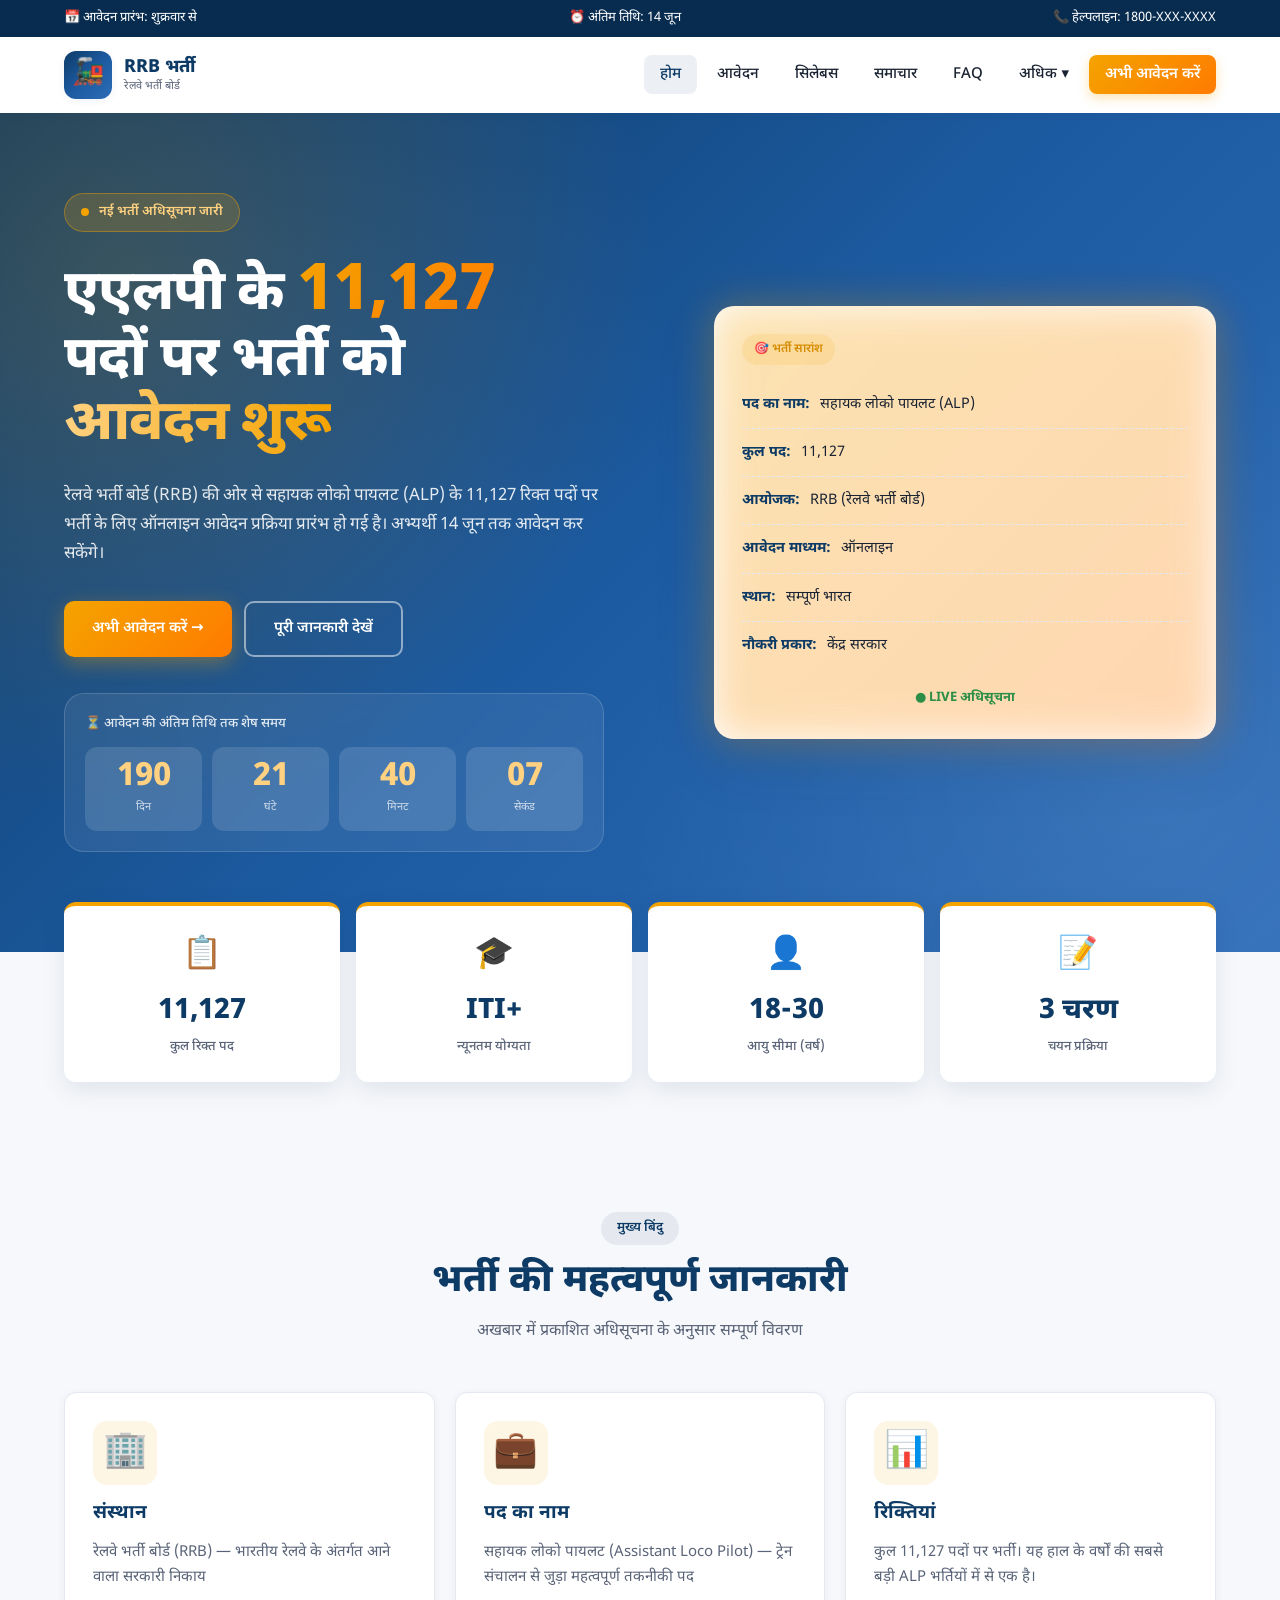
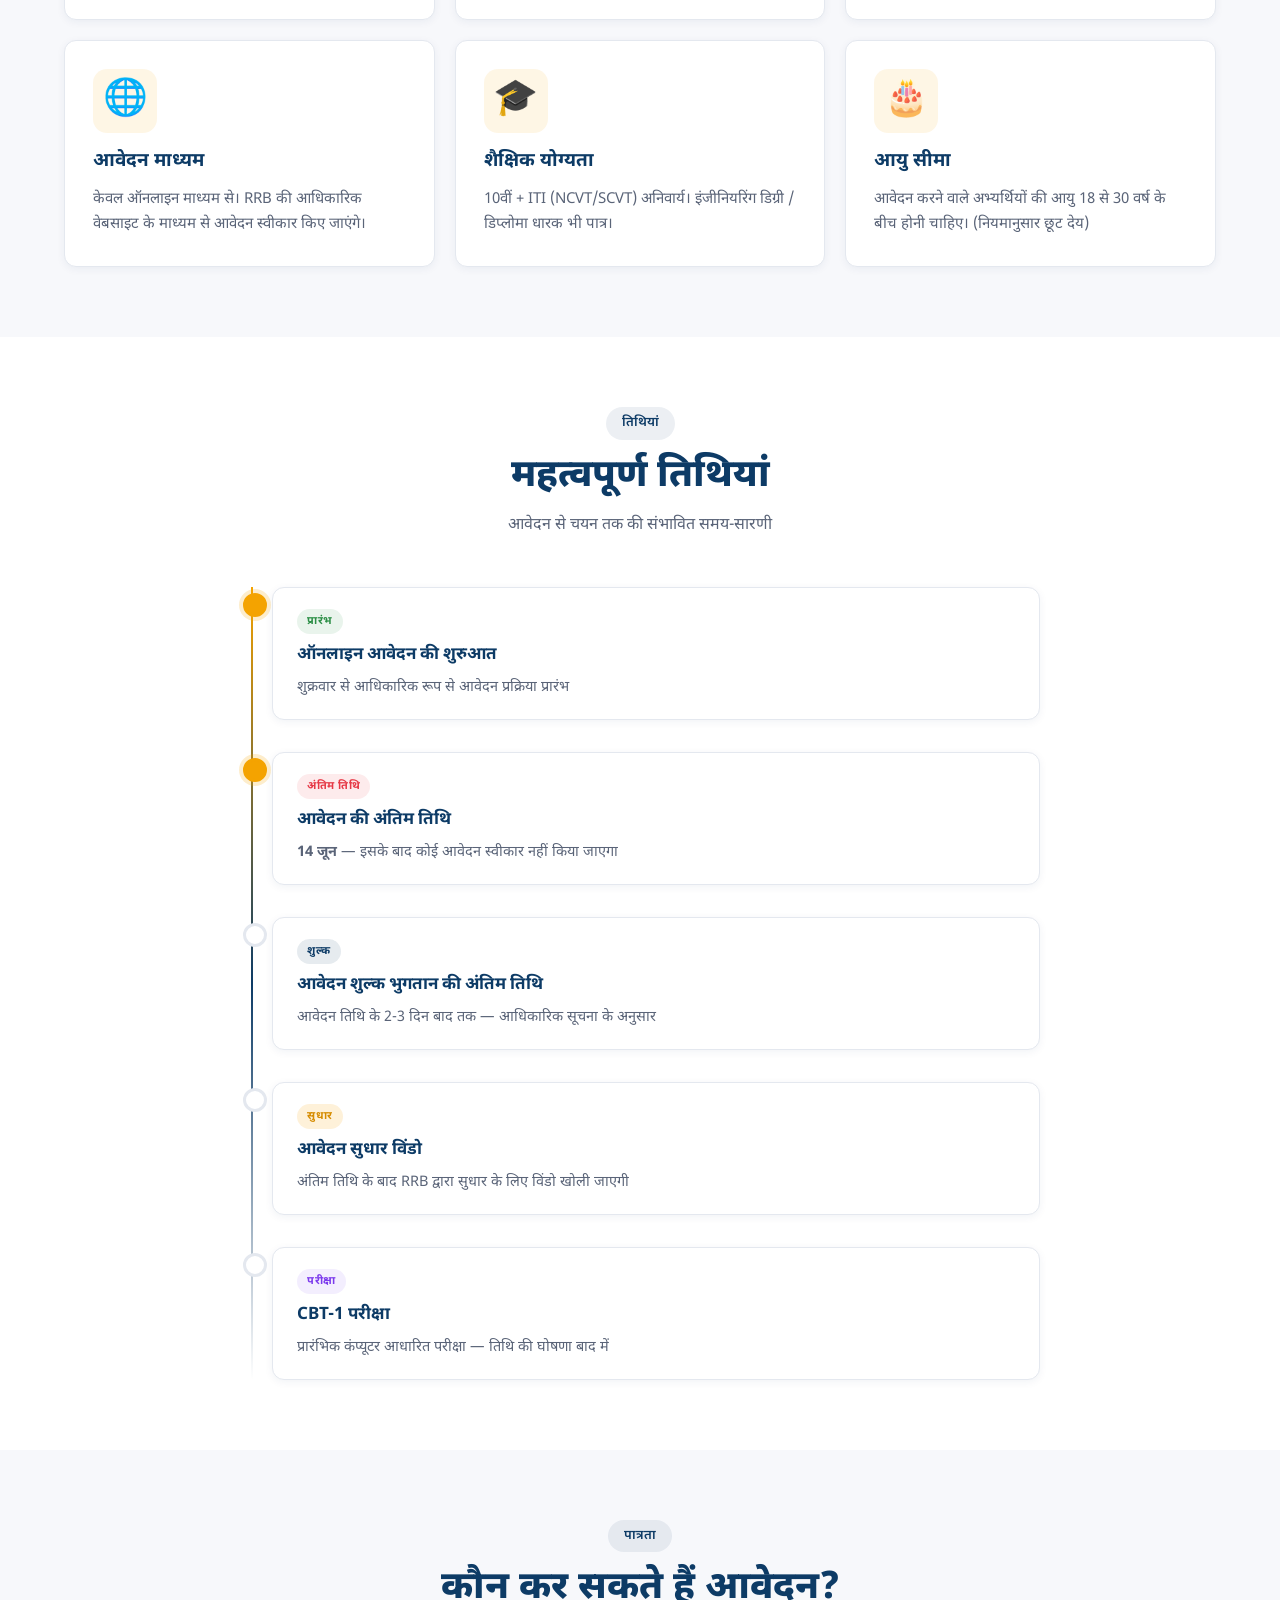
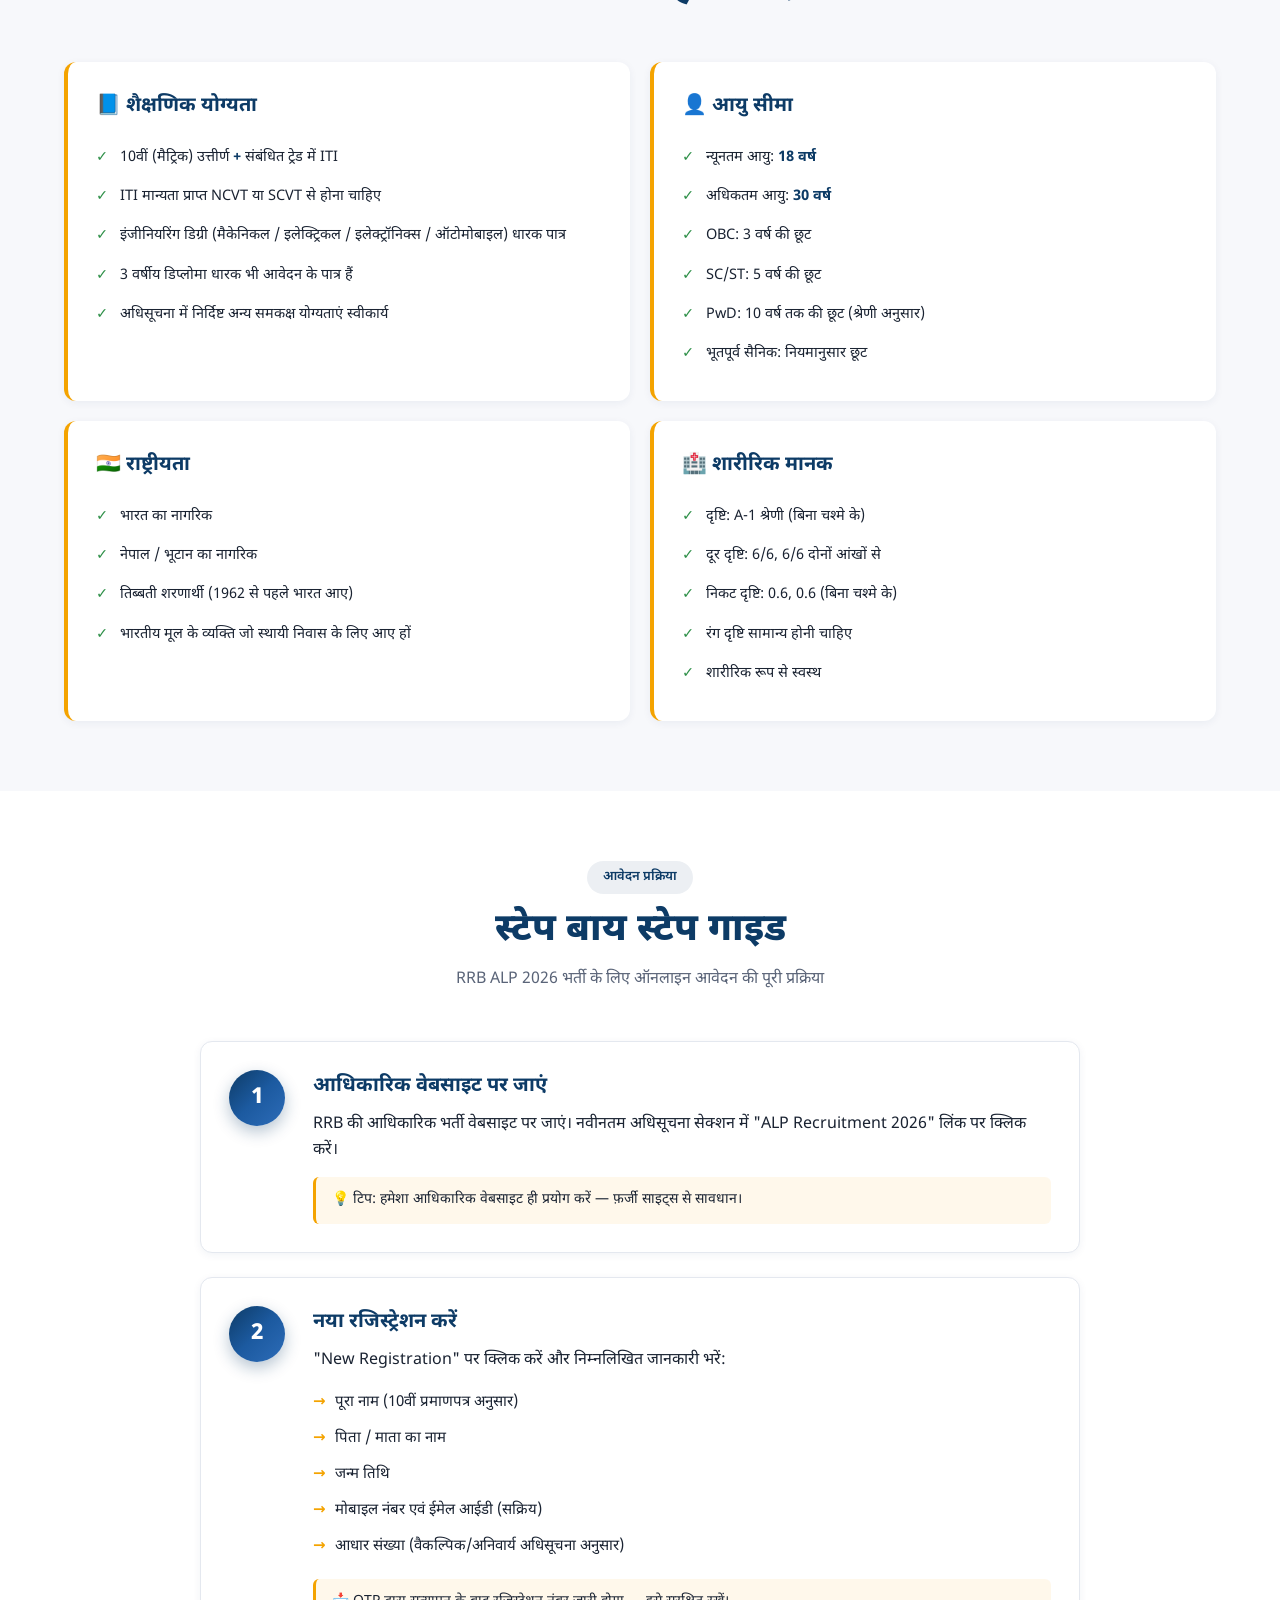
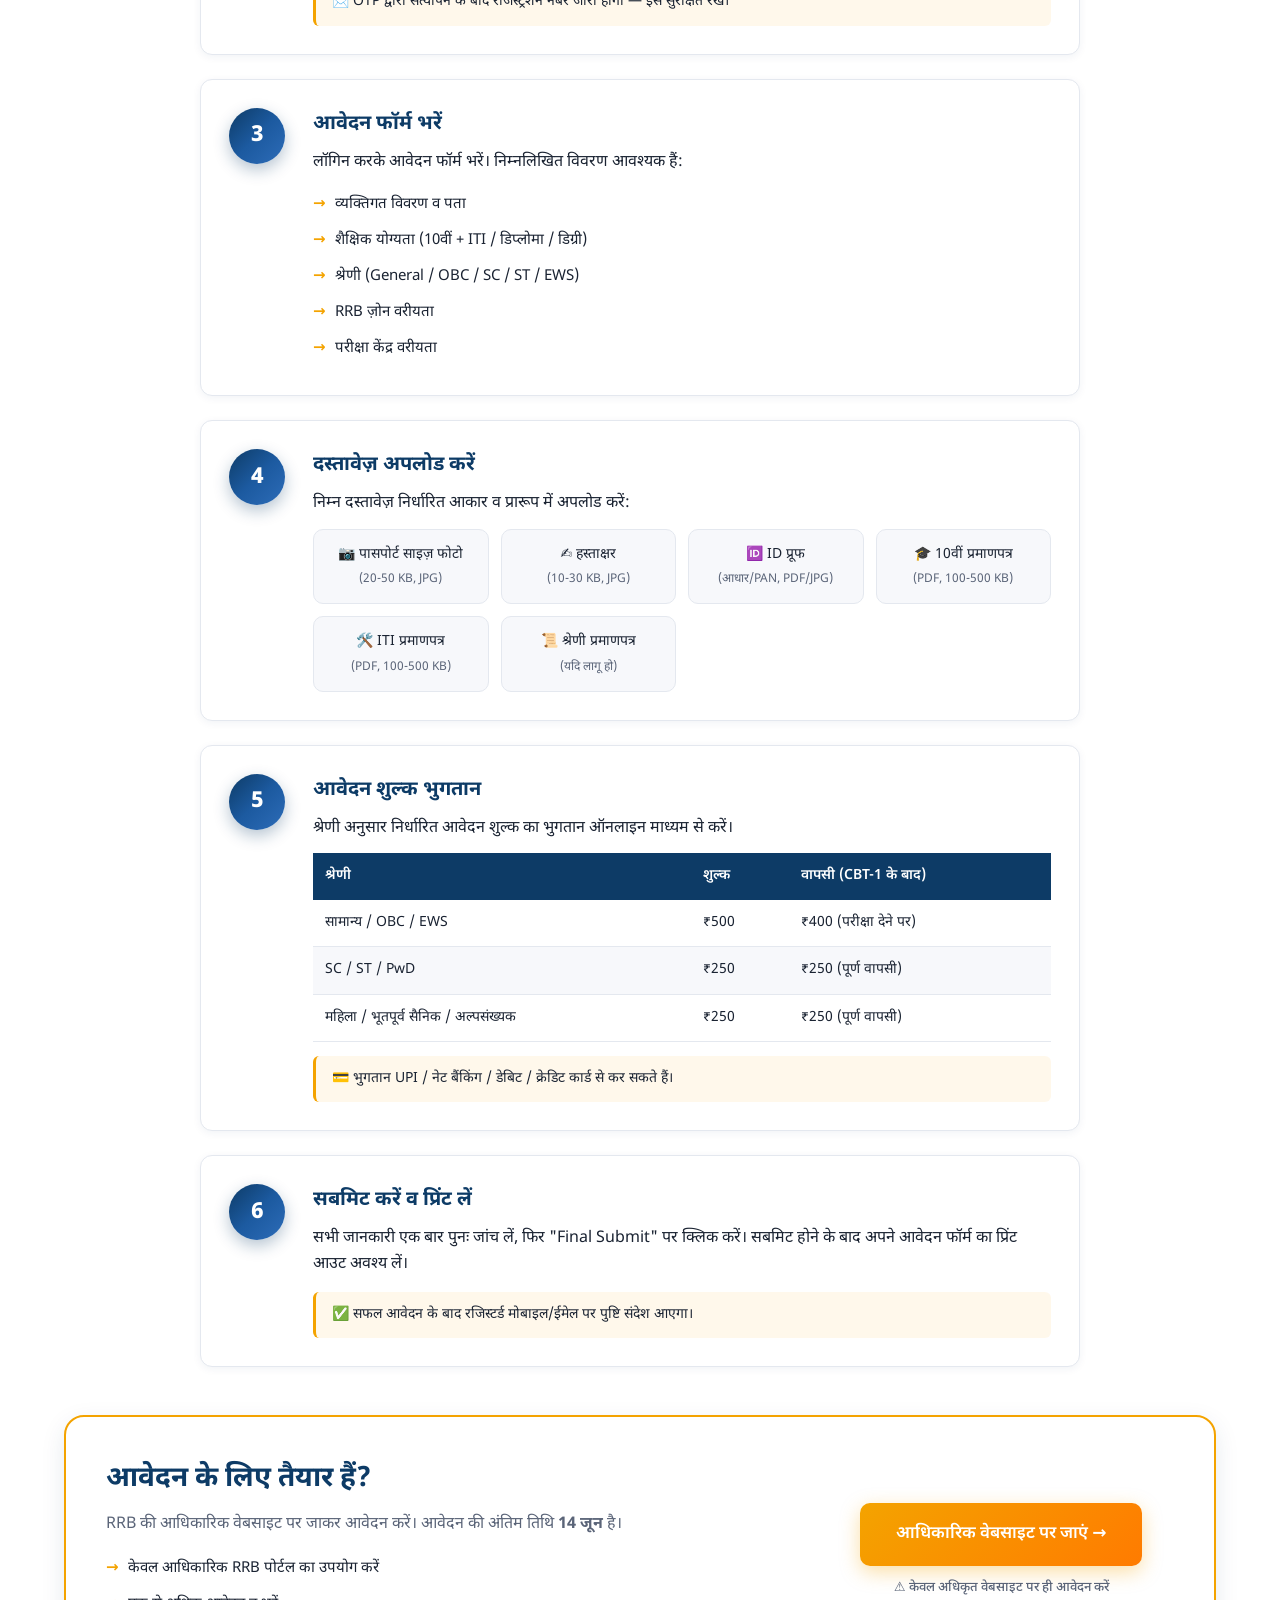
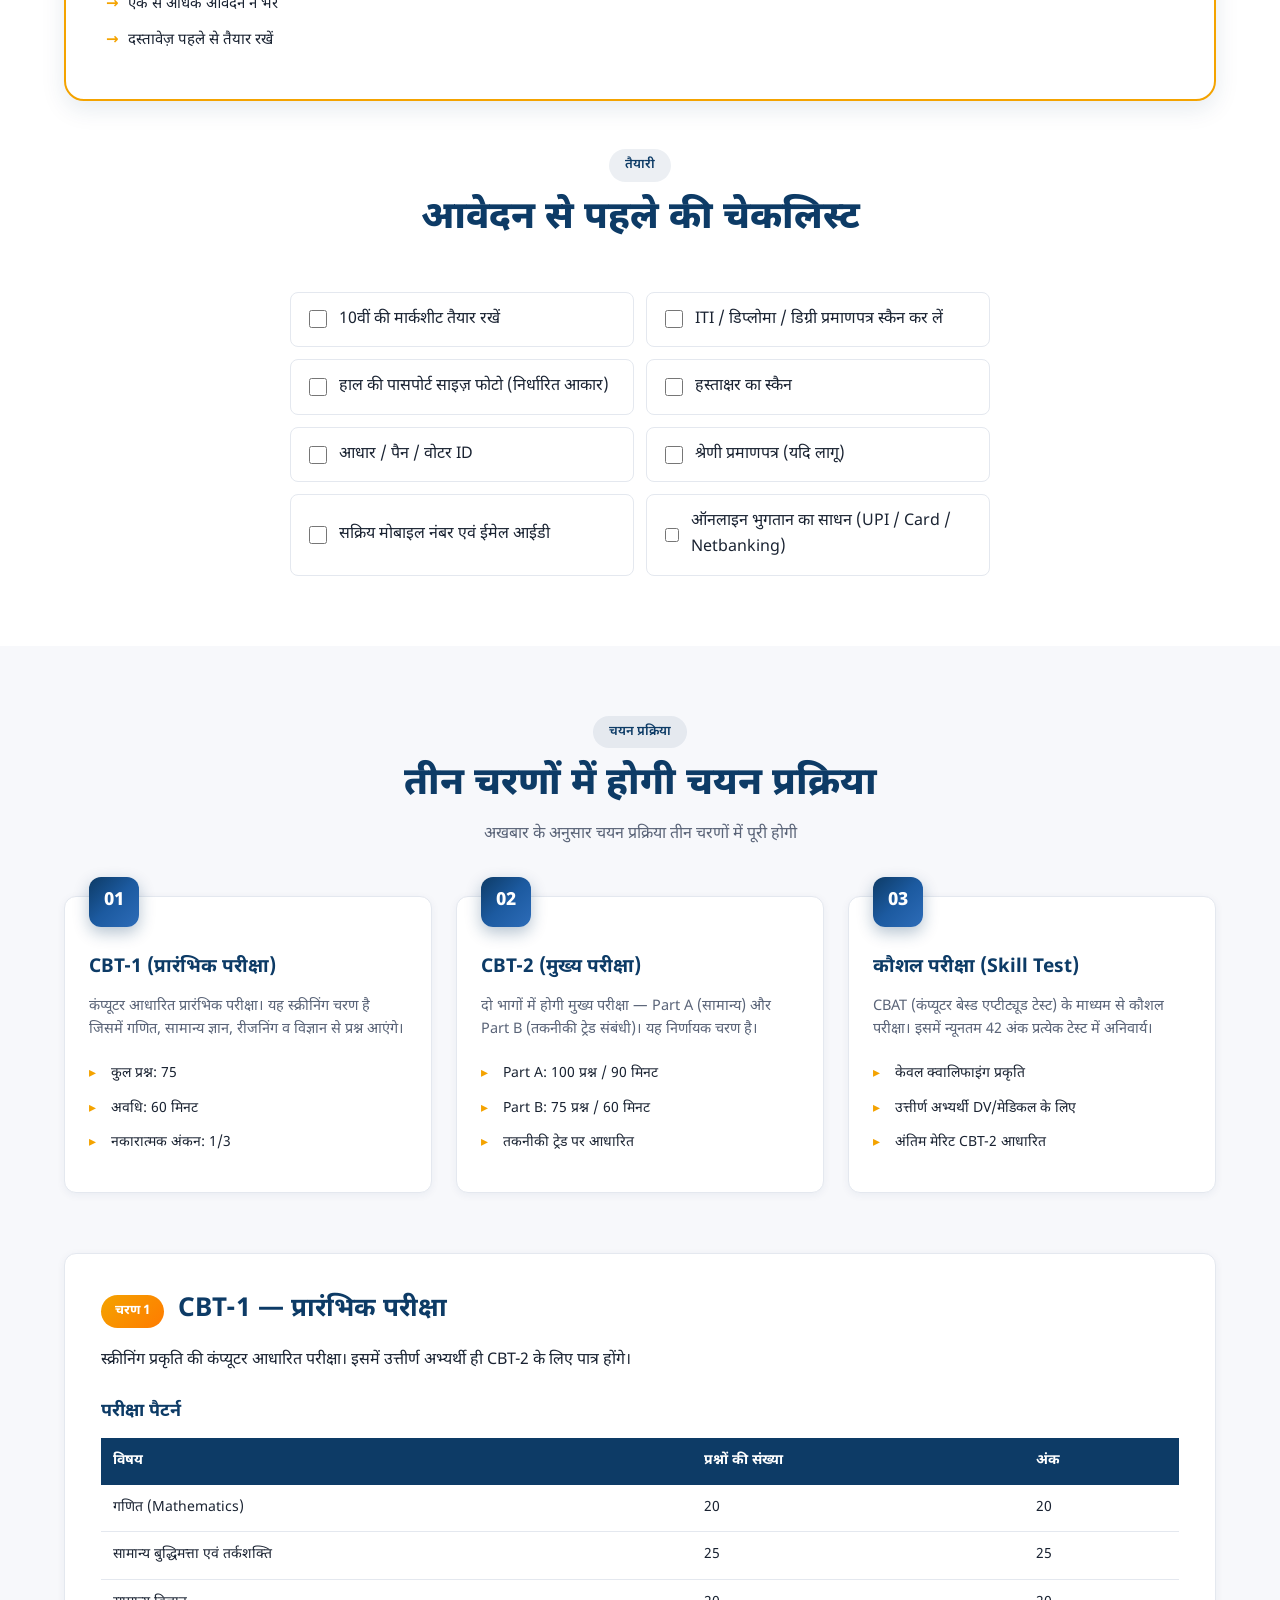
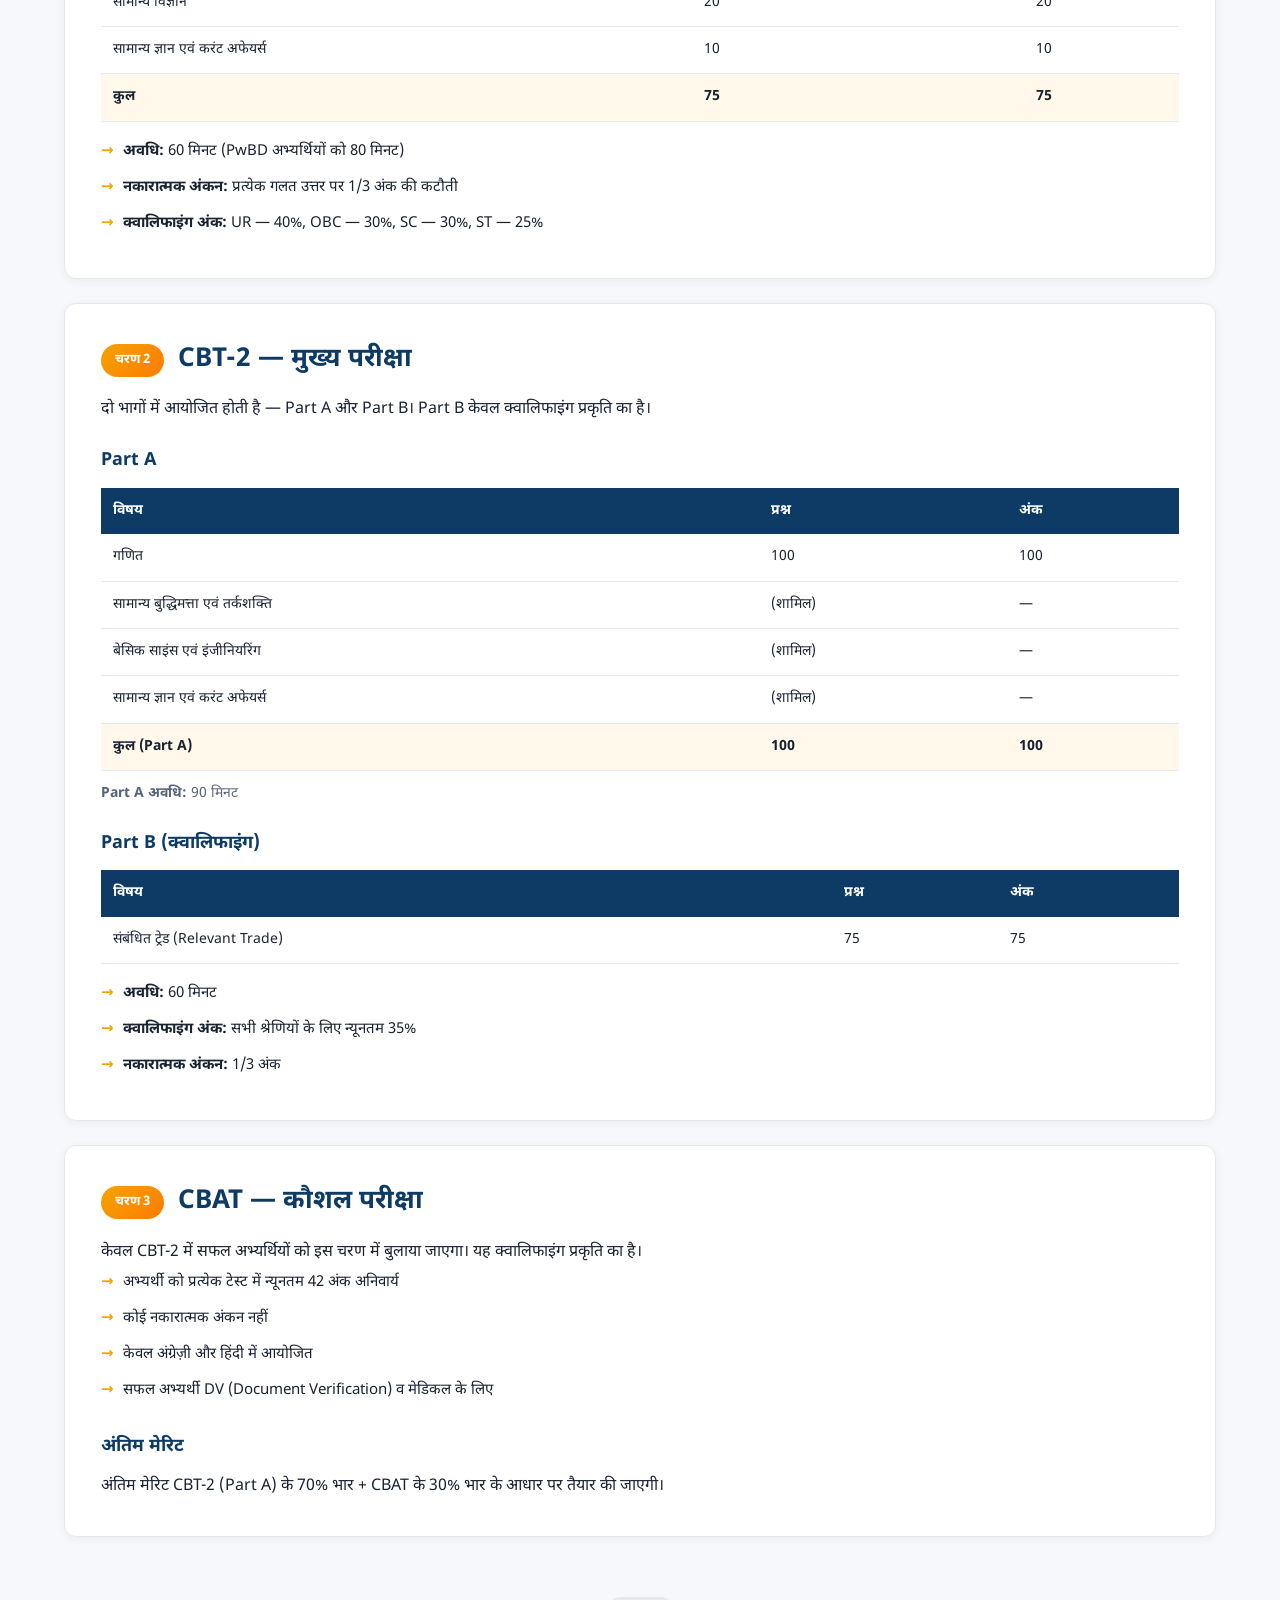
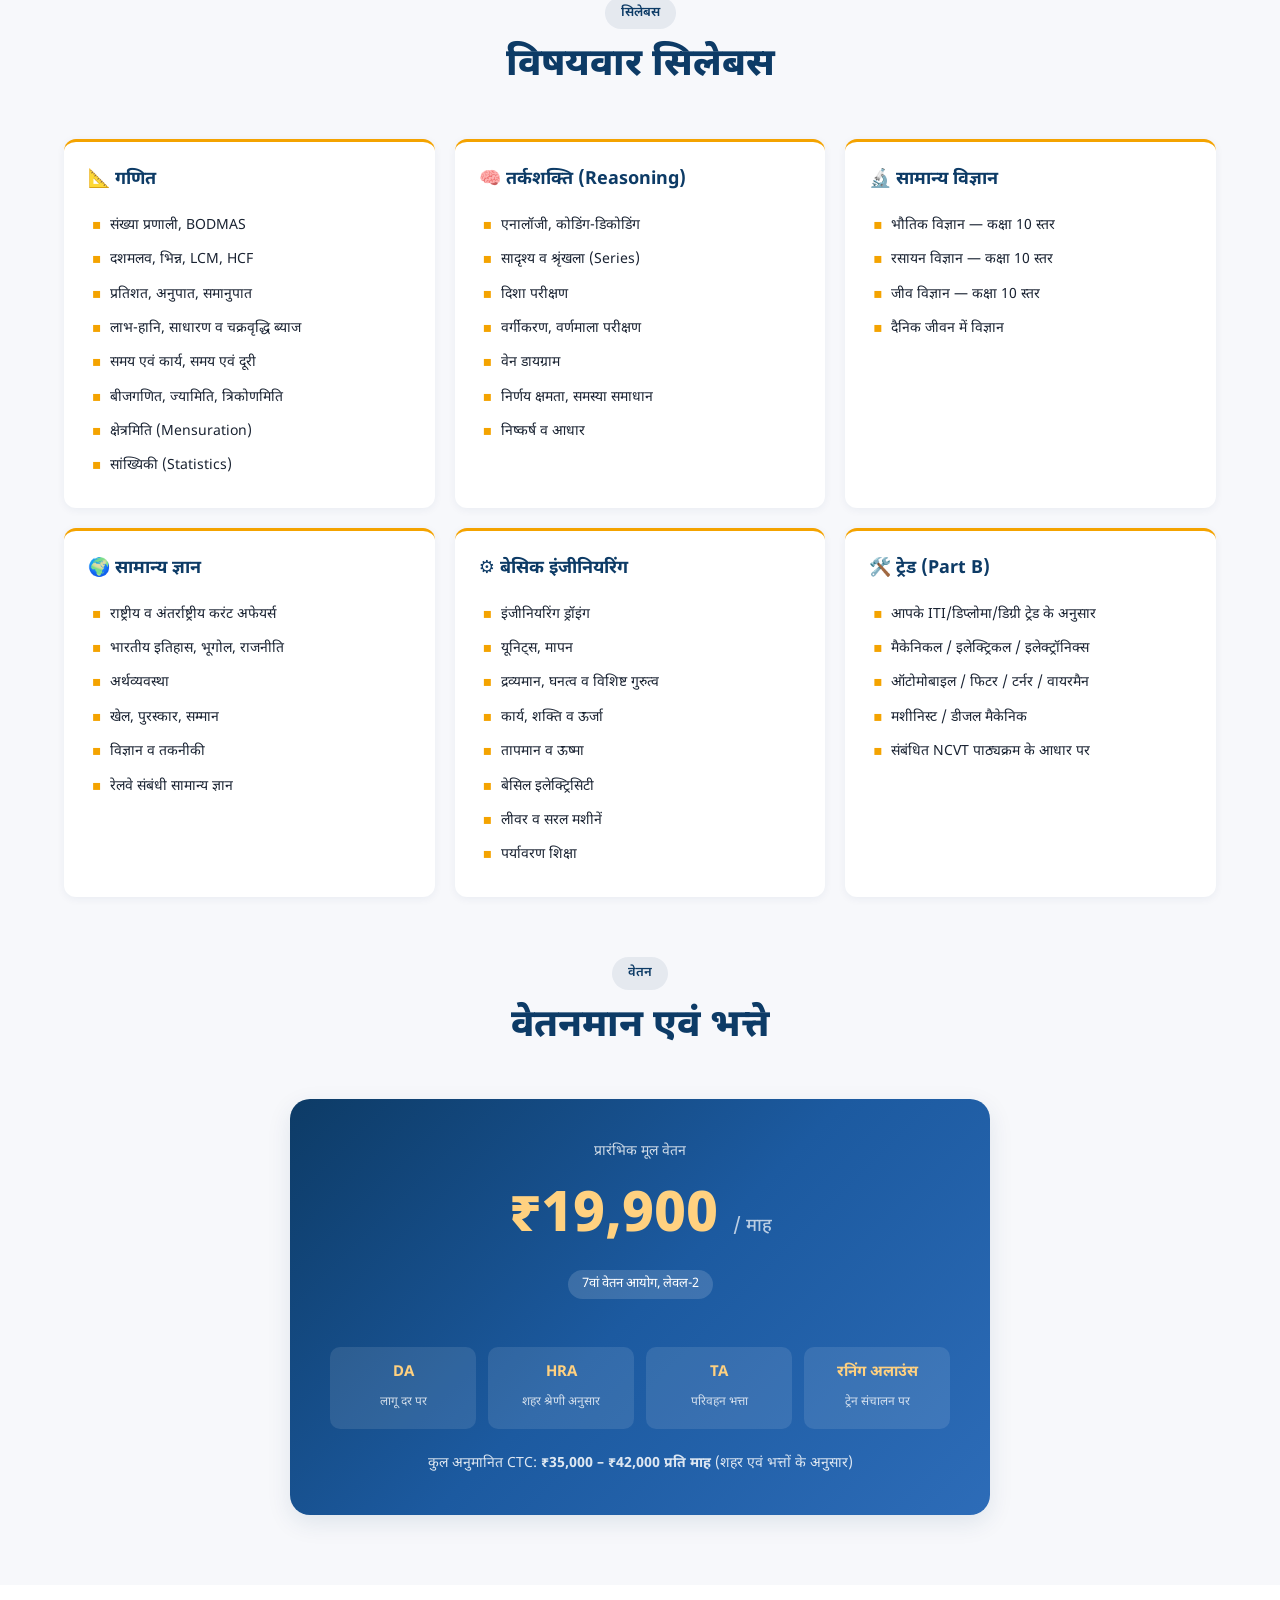
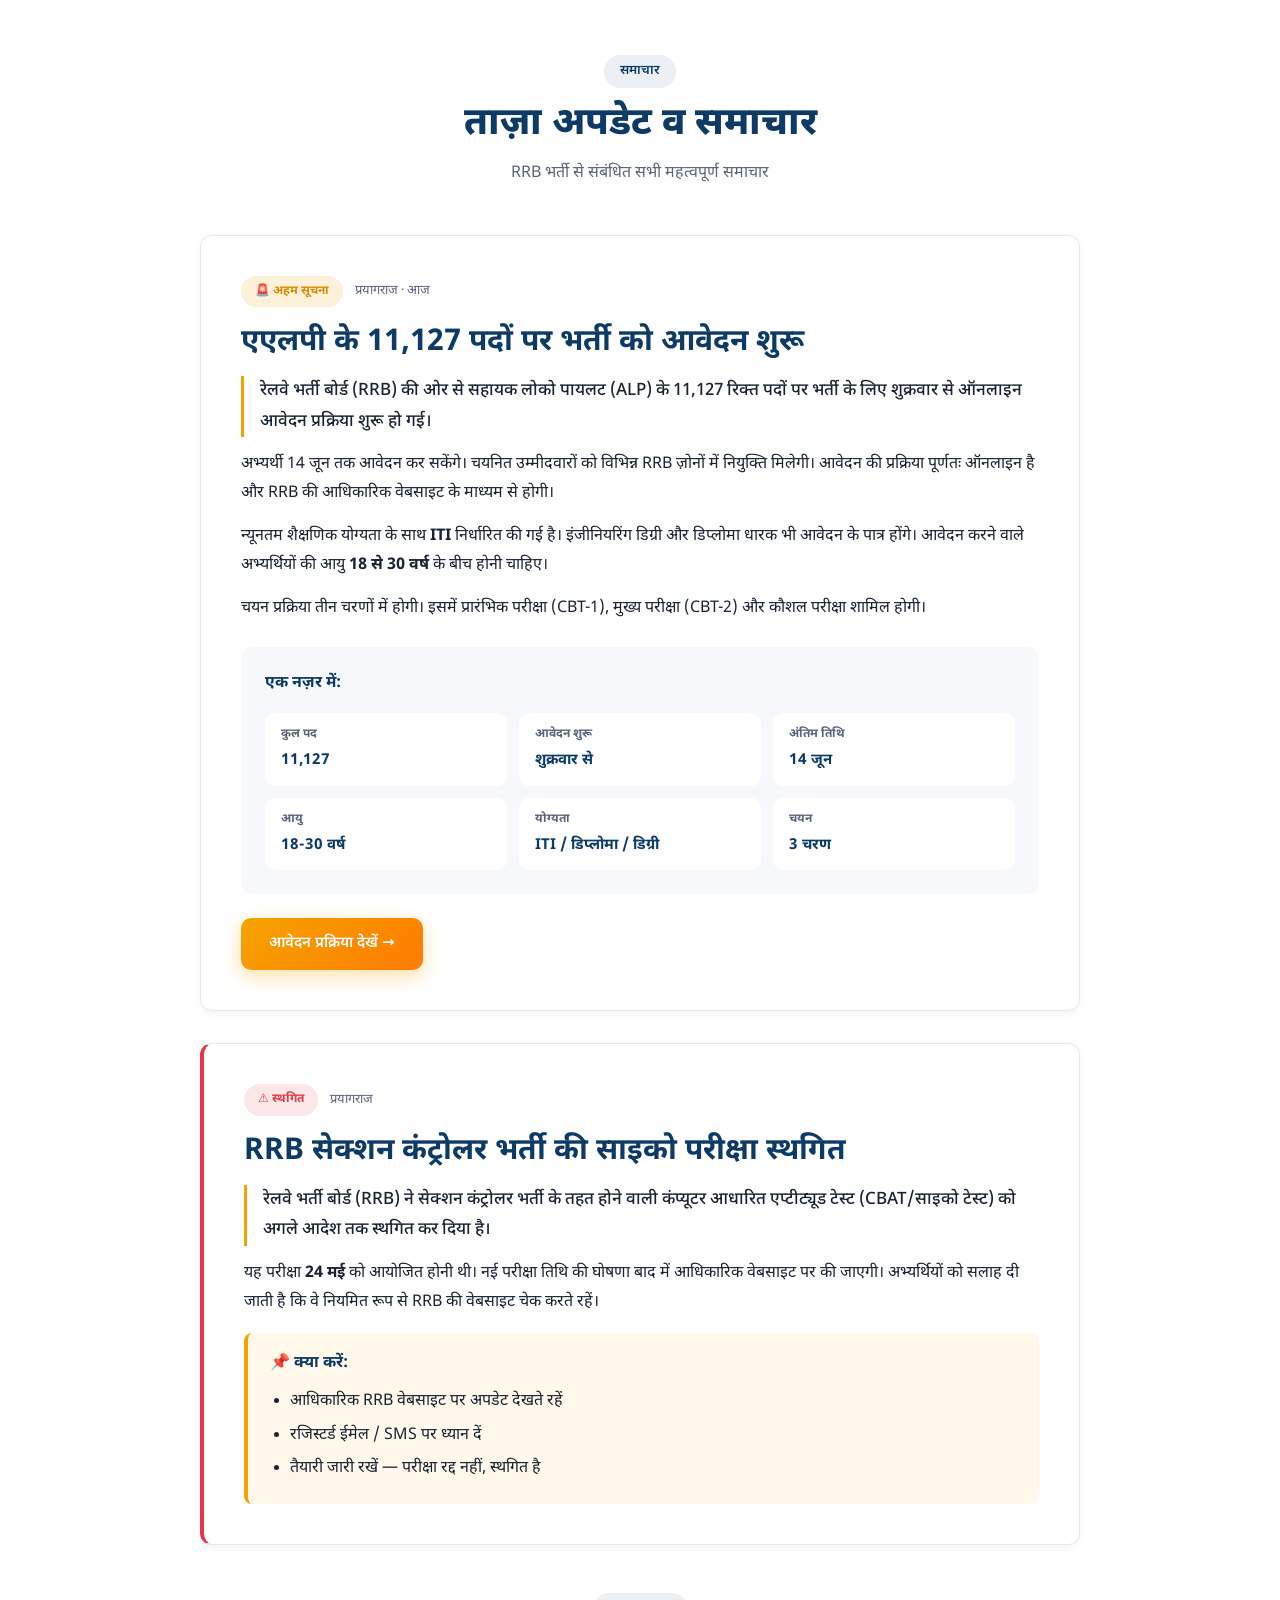
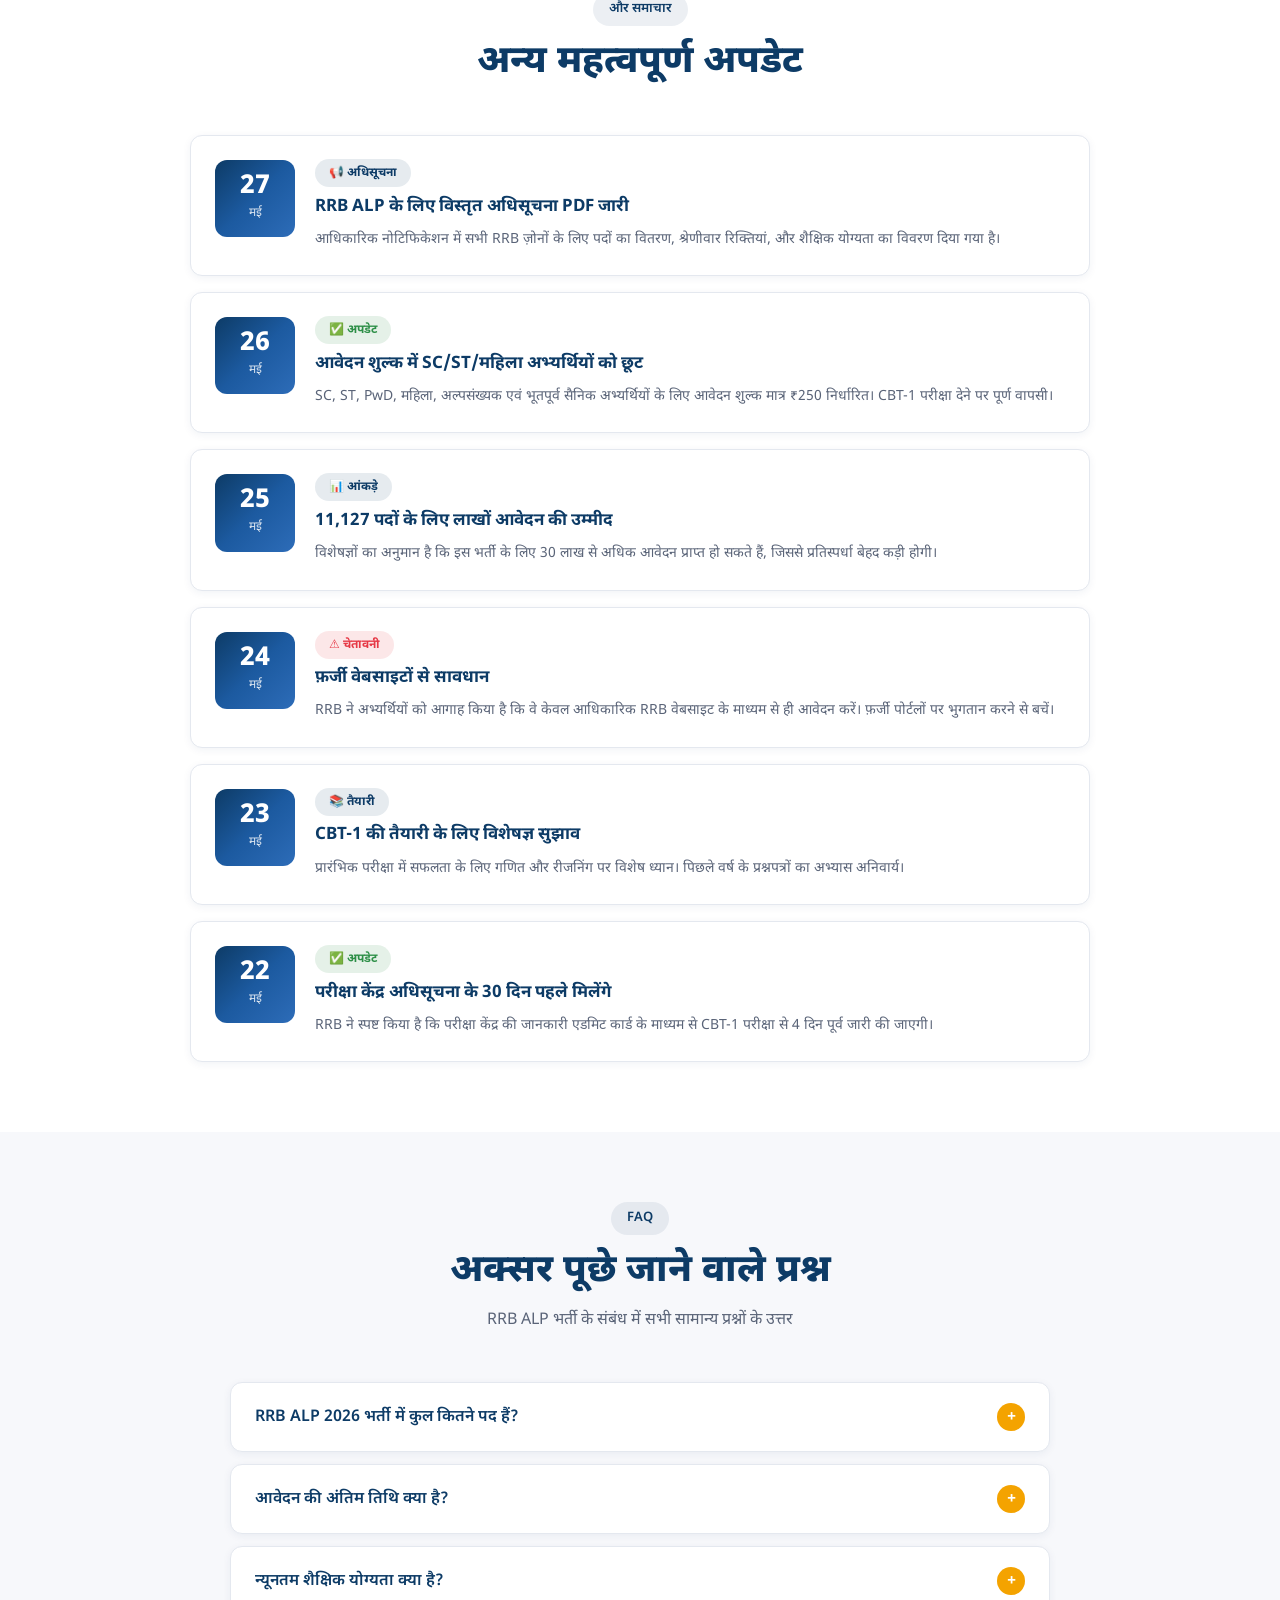
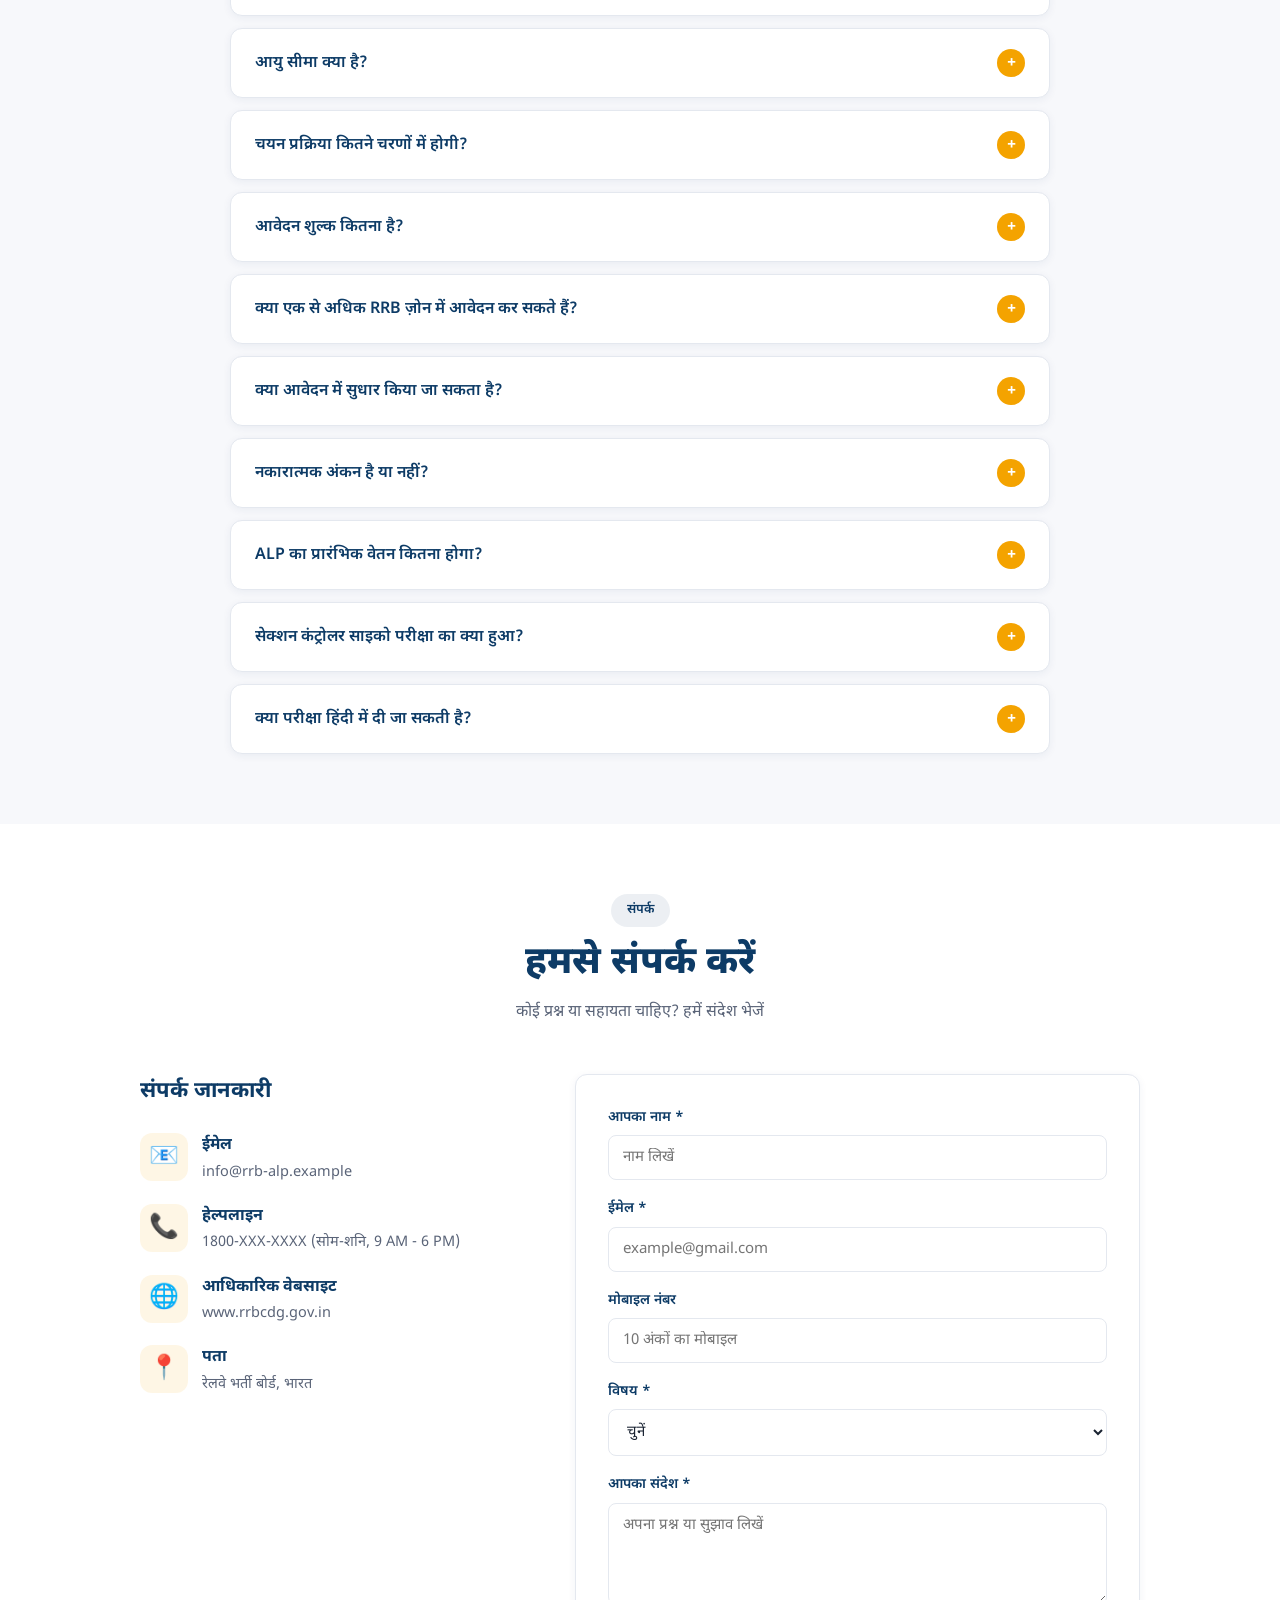
==== commit 5ae1e747: "feat: 5 new legal/info sections added (About, Terms, Privacy, Refund, Disclaimer) with dropdown nav " ====
--- a/index.html
+++ b/index.html
@@ -37,6 +37,17 @@
                 <li><a href="#syllabus">सिलेबस</a></li>
                 <li><a href="#news">समाचार</a></li>
                 <li><a href="#faq">FAQ</a></li>
+                <li class="nav-dropdown">
+                    <a href="#" class="nav-dropdown-toggle">अधिक ▾</a>
+                    <ul class="nav-dropdown-menu">
+                        <li><a href="#about">ℹ️ हमारे बारे में</a></li>
+                        <li><a href="#contact">📞 संपर्क करें</a></li>
+                        <li><a href="#terms">📋 नियम व शर्तें</a></li>
+                        <li><a href="#privacy">🔒 गोपनीयता नीति</a></li>
+                        <li><a href="#refund">💰 वापसी नीति</a></li>
+                        <li><a href="#disclaimer">⚠️ अस्वीकरण</a></li>
+                    </ul>
+                </li>
                 <li><a href="#apply" class="btn-nav">अभी आवेदन करें</a></li>
             </ul>
         </div>
@@ -973,6 +984,317 @@
         </div>
     </section>
 
+    <!-- ============ ABOUT US ============ -->
+    <section class="section" id="about">
+        <div class="container">
+            <div class="section-head">
+                <span class="section-tag">हमारे बारे में</span>
+                <h2 class="section-title">ℹ️ हमारे बारे में</h2>
+                <p class="section-desc">RRB ALP भर्ती सूचना पोर्टल का परिचय</p>
+            </div>
+
+            <div class="legal-wrap">
+                <div class="legal-card">
+                    <h3>हम कौन हैं?</h3>
+                    <p>RRB ALP भर्ती सूचना पोर्टल एक स्वतंत्र सूचनात्मक वेबसाइट है, जिसका उद्देश्य रेलवे भर्ती बोर्ड (RRB) की सहायक लोको पायलट (ALP) भर्ती से संबंधित सटीक एवं अद्यतन जानकारी हिंदी भाषी अभ्यर्थियों तक पहुंचाना है।</p>
+
+                    <h3>हमारा उद्देश्य</h3>
+                    <p>लाखों युवा अभ्यर्थी जो रेलवे में नौकरी की तैयारी करते हैं, उन्हें भर्ती से जुड़ी जानकारी अक्सर अंग्रेज़ी में मिलती है या बिखरी हुई होती है। हमारा प्रयास है कि:</p>
+                    <ul class="bullet-check">
+                        <li>एक ही स्थान पर पूरी जानकारी सरल हिंदी में मिले</li>
+                        <li>आवेदन प्रक्रिया, सिलेबस, परीक्षा पैटर्न स्पष्ट हो</li>
+                        <li>नवीनतम समाचार और अपडेट तुरंत मिलें</li>
+                        <li>फ़र्जी वेबसाइटों से अभ्यर्थियों को बचाया जा सके</li>
+                    </ul>
+
+                    <h3>हमारी विशेषताएं</h3>
+                    <div class="about-stats">
+                        <div class="about-stat">
+                            <span class="about-num">100%</span>
+                            <span class="about-lbl">हिंदी कंटेंट</span>
+                        </div>
+                        <div class="about-stat">
+                            <span class="about-num">FREE</span>
+                            <span class="about-lbl">पूर्णतः निःशुल्क</span>
+                        </div>
+                        <div class="about-stat">
+                            <span class="about-num">24×7</span>
+                            <span class="about-lbl">उपलब्ध</span>
+                        </div>
+                        <div class="about-stat">
+                            <span class="about-num">✓</span>
+                            <span class="about-lbl">विश्वसनीय स्रोत</span>
+                        </div>
+                    </div>
+
+                    <h3>हम क्या नहीं करते</h3>
+                    <ul class="bullet-x">
+                        <li>हम कोई आवेदन शुल्क नहीं लेते</li>
+                        <li>हम कोचिंग या पेड कोर्स नहीं बेचते</li>
+                        <li>हम आपका व्यक्तिगत डेटा स्टोर नहीं करते</li>
+                        <li>हम RRB का आधिकारिक प्रतिनिधि नहीं हैं</li>
+                    </ul>
+                </div>
+            </div>
+        </div>
+    </section>
+
+    <!-- ============ TERMS & CONDITIONS ============ -->
+    <section class="section section-alt" id="terms">
+        <div class="container">
+            <div class="section-head">
+                <span class="section-tag">नियम व शर्तें</span>
+                <h2 class="section-title">📋 नियम व शर्तें</h2>
+                <p class="section-desc">वेबसाइट उपयोग करने से पहले इन शर्तों को ध्यान से पढ़ें</p>
+            </div>
+
+            <div class="legal-wrap">
+                <div class="legal-card">
+                    <p class="legal-meta">अंतिम अद्यतन: 27 मई 2026</p>
+
+                    <h3>1. स्वीकृति</h3>
+                    <p>इस वेबसाइट का उपयोग करके आप इन नियमों और शर्तों से बंधे होने के लिए सहमत होते हैं। यदि आप इन शर्तों से सहमत नहीं हैं, तो कृपया वेबसाइट का उपयोग न करें।</p>
+
+                    <h3>2. वेबसाइट का उपयोग</h3>
+                    <ul class="bullet-arrow">
+                        <li>यह वेबसाइट केवल <strong>सूचनात्मक उद्देश्यों</strong> के लिए है</li>
+                        <li>यहाँ दी गई जानकारी का उपयोग व्यक्तिगत संदर्भ के रूप में करें</li>
+                        <li>आधिकारिक निर्णय हमेशा RRB की आधिकारिक वेबसाइट से ही सत्यापित करें</li>
+                        <li>वेबसाइट के किसी भी हिस्से का व्यावसायिक उपयोग बिना अनुमति वर्जित है</li>
+                    </ul>
+
+                    <h3>3. सूचना की सटीकता</h3>
+                    <p>हम जानकारी को यथासंभव सटीक रखने का प्रयास करते हैं, लेकिन त्रुटियां या पुरानी जानकारी हो सकती है। किसी भी निर्णय से पहले RRB की आधिकारिक अधिसूचना अवश्य देखें।</p>
+
+                    <h3>4. बौद्धिक संपदा</h3>
+                    <p>वेबसाइट का सम्पूर्ण कंटेंट (टेक्स्ट, डिज़ाइन, ग्राफिक्स) कॉपीराइट के अंतर्गत संरक्षित है। बिना लिखित अनुमति के पुनर्उत्पादन वर्जित है।</p>
+
+                    <h3>5. प्रतिबंधित गतिविधियां</h3>
+                    <ul class="bullet-x">
+                        <li>वेबसाइट को हैक करने या डैमेज करने का प्रयास</li>
+                        <li>स्वचालित तरीके से डेटा स्क्रैपिंग</li>
+                        <li>गलत जानकारी फैलाना</li>
+                        <li>अन्य उपयोगकर्ताओं को परेशान करना</li>
+                    </ul>
+
+                    <h3>6. दायित्व की सीमा</h3>
+                    <p>हम वेबसाइट के उपयोग से होने वाली किसी भी प्रत्यक्ष या अप्रत्यक्ष हानि के लिए ज़िम्मेदार नहीं हैं। उपयोगकर्ता अपने जोखिम पर वेबसाइट का उपयोग करता है।</p>
+
+                    <h3>7. परिवर्तन</h3>
+                    <p>हम बिना पूर्व सूचना के इन शर्तों को संशोधित कर सकते हैं। नवीनतम संस्करण इस पृष्ठ पर प्रकाशित होगा।</p>
+
+                    <h3>8. कानूनी क्षेत्राधिकार</h3>
+                    <p>इन शर्तों पर भारतीय कानून लागू होंगे। कोई भी विवाद भारत के सक्षम न्यायालयों के अधीन होगा।</p>
+                </div>
+            </div>
+        </div>
+    </section>
+
+    <!-- ============ PRIVACY POLICY ============ -->
+    <section class="section" id="privacy">
+        <div class="container">
+            <div class="section-head">
+                <span class="section-tag">गोपनीयता</span>
+                <h2 class="section-title">🔒 गोपनीयता नीति</h2>
+                <p class="section-desc">आपकी गोपनीयता हमारी प्राथमिकता है</p>
+            </div>
+
+            <div class="legal-wrap">
+                <div class="legal-card">
+                    <p class="legal-meta">अंतिम अद्यतन: 27 मई 2026</p>
+
+                    <div class="info-box">
+                        <strong>🛡️ संक्षेप में:</strong>
+                        <p style="margin-top: 6px;">यह वेबसाइट आपके व्यक्तिगत डेटा को स्टोर नहीं करती। संपर्क फॉर्म से भेजे गए संदेश केवल आपके प्रश्न का उत्तर देने के लिए उपयोग किए जाते हैं।</p>
+                    </div>
+
+                    <h3>1. जानकारी जो हम एकत्र करते हैं</h3>
+                    <p>हम केवल वही जानकारी एकत्र करते हैं जो आप स्वयं प्रदान करते हैं:</p>
+                    <ul class="bullet-arrow">
+                        <li><strong>संपर्क फॉर्म:</strong> नाम, ईमेल, मोबाइल नंबर (वैकल्पिक), संदेश</li>
+                        <li><strong>तकनीकी जानकारी:</strong> ब्राउज़र प्रकार, डिवाइस, IP एड्रेस (वेबसाइट सुधार हेतु)</li>
+                        <li><strong>कुकीज़:</strong> केवल आवश्यक कुकीज़ — कोई ट्रैकिंग नहीं</li>
+                    </ul>
+
+                    <h3>2. जानकारी का उपयोग</h3>
+                    <ul class="bullet-check">
+                        <li>आपके प्रश्नों का उत्तर देने के लिए</li>
+                        <li>वेबसाइट के अनुभव को बेहतर बनाने के लिए</li>
+                        <li>तकनीकी समस्याओं को हल करने के लिए</li>
+                        <li>कानूनी आवश्यकताओं के अनुसार जब अनिवार्य हो</li>
+                    </ul>
+
+                    <h3>3. जानकारी का साझाकरण</h3>
+                    <p><strong>हम आपकी व्यक्तिगत जानकारी को किसी तीसरे पक्ष को नहीं बेचते, किराए पर नहीं देते, और न ही साझा करते हैं</strong> — जब तक कि:</p>
+                    <ul class="bullet-arrow">
+                        <li>आप स्पष्ट रूप से अनुमति न दें</li>
+                        <li>कानून द्वारा आवश्यक न हो</li>
+                        <li>हमारे अधिकारों की रक्षा हेतु आवश्यक न हो</li>
+                    </ul>
+
+                    <h3>4. डेटा सुरक्षा</h3>
+                    <p>हम आपके डेटा की सुरक्षा के लिए उद्योग मानक उपायों का पालन करते हैं। हालांकि, इंटरनेट पर 100% सुरक्षा संभव नहीं है, इसलिए हम पूर्ण सुरक्षा की गारंटी नहीं दे सकते।</p>
+
+                    <h3>5. तृतीय पक्ष लिंक</h3>
+                    <p>हमारी वेबसाइट पर अन्य वेबसाइटों (जैसे RRB आधिकारिक पोर्टल) के लिंक हो सकते हैं। उन वेबसाइटों की गोपनीयता नीतियों के लिए हम ज़िम्मेदार नहीं हैं।</p>
+
+                    <h3>6. आपके अधिकार</h3>
+                    <ul class="bullet-check">
+                        <li>आप अपने डेटा को देखने, सुधारने या हटाने का अनुरोध कर सकते हैं</li>
+                        <li>आप संदेश/सूचनाओं से unsubscribe कर सकते हैं</li>
+                        <li>आप किसी भी समय अपनी सहमति वापस ले सकते हैं</li>
+                    </ul>
+
+                    <h3>7. बच्चों की गोपनीयता</h3>
+                    <p>हमारी वेबसाइट 18 वर्ष से कम आयु के बच्चों के लिए अभिप्रेत नहीं है। यदि हमें ज्ञात होता है कि किसी बच्चे का डेटा एकत्र किया गया है, तो हम उसे तुरंत हटा देंगे।</p>
+
+                    <h3>8. संपर्क</h3>
+                    <p>गोपनीयता संबंधी प्रश्नों के लिए हमसे संपर्क करें: <strong>info@rrb-alp.example</strong></p>
+                </div>
+            </div>
+        </div>
+    </section>
+
+    <!-- ============ REFUND POLICY ============ -->
+    <section class="section section-alt" id="refund">
+        <div class="container">
+            <div class="section-head">
+                <span class="section-tag">वापसी नीति</span>
+                <h2 class="section-title">💰 वापसी नीति</h2>
+                <p class="section-desc">आवेदन शुल्क की वापसी से संबंधित नीति</p>
+            </div>
+
+            <div class="legal-wrap">
+                <div class="legal-card">
+                    <p class="legal-meta">अंतिम अद्यतन: 27 मई 2026</p>
+
+                    <div class="info-box" style="background: rgba(230, 57, 70, 0.08); border-left-color: var(--red);">
+                        <strong>⚠️ महत्वपूर्ण सूचना:</strong>
+                        <p style="margin-top: 6px;">यह वेबसाइट कोई आवेदन शुल्क या भुगतान स्वीकार नहीं करती। RRB ALP भर्ती के लिए सभी भुगतान केवल RRB की आधिकारिक वेबसाइट पर ही करें।</p>
+                    </div>
+
+                    <h3>1. RRB की आधिकारिक शुल्क वापसी नीति</h3>
+                    <p>RRB ALP भर्ती के अंतर्गत भरे गए आवेदन शुल्क की वापसी RRB द्वारा निम्न शर्तों पर की जाती है:</p>
+
+                    <h3>2. शुल्क संरचना और वापसी</h3>
+                    <table class="fee-table">
+                        <thead>
+                            <tr><th>श्रेणी</th><th>आवेदन शुल्क</th><th>वापसी राशि</th><th>शर्त</th></tr>
+                        </thead>
+                        <tbody>
+                            <tr><td>सामान्य / OBC / EWS</td><td>₹500</td><td>₹400</td><td>CBT-1 परीक्षा देने पर</td></tr>
+                            <tr><td>SC / ST / PwD</td><td>₹250</td><td>₹250</td><td>CBT-1 परीक्षा देने पर (पूर्ण)</td></tr>
+                            <tr><td>महिला अभ्यर्थी</td><td>₹250</td><td>₹250</td><td>CBT-1 परीक्षा देने पर (पूर्ण)</td></tr>
+                            <tr><td>भूतपूर्व सैनिक / अल्पसंख्यक</td><td>₹250</td><td>₹250</td><td>CBT-1 परीक्षा देने पर (पूर्ण)</td></tr>
+                        </tbody>
+                    </table>
+
+                    <h3>3. शुल्क वापसी की प्रक्रिया</h3>
+                    <ul class="bullet-arrow">
+                        <li>शुल्क वापसी CBT-1 परीक्षा के बाद RRB द्वारा प्रोसेस की जाती है</li>
+                        <li>राशि उसी खाते/UPI में लौटाई जाती है जिससे भुगतान किया गया था</li>
+                        <li>वापसी प्रक्रिया में सामान्यतः 30-60 दिन लग सकते हैं</li>
+                        <li>आवेदन के समय भरे गए बैंक विवरण की पुष्टि अनिवार्य है</li>
+                    </ul>
+
+                    <h3>4. कब वापसी नहीं होगी</h3>
+                    <ul class="bullet-x">
+                        <li>यदि अभ्यर्थी CBT-1 परीक्षा में अनुपस्थित रहता है</li>
+                        <li>यदि आवेदन अधूरा या अमान्य पाया जाता है</li>
+                        <li>यदि गलत बैंक विवरण के कारण वापसी असफल हो जाती है</li>
+                        <li>आवेदन फॉर्म सुधार में लगा अतिरिक्त शुल्क वापस नहीं होगा</li>
+                    </ul>
+
+                    <h3>5. भुगतान विवाद</h3>
+                    <p>दोहरे भुगतान या तकनीकी असफलता के मामले में अभ्यर्थी RRB की हेल्पडेस्क से संपर्क करें। शुल्क वापसी संबंधी अंतिम निर्णय RRB का होगा।</p>
+
+                    <h3>6. हमारी भूमिका</h3>
+                    <p>यह वेबसाइट केवल सूचना प्रदान करती है। शुल्क वापसी से संबंधित किसी भी मुद्दे के लिए कृपया <strong>RRB की आधिकारिक हेल्पडेस्क</strong> से ही संपर्क करें।</p>
+
+                    <h3>7. RRB संपर्क सूत्र</h3>
+                    <p>शुल्क वापसी संबंधी प्रश्नों के लिए:</p>
+                    <ul class="bullet-arrow">
+                        <li>आधिकारिक वेबसाइट: <strong>www.rrbcdg.gov.in</strong></li>
+                        <li>संबंधित RRB ज़ोन की वेबसाइट</li>
+                        <li>आवेदन में दिए गए हेल्पडेस्क ईमेल</li>
+                    </ul>
+                </div>
+            </div>
+        </div>
+    </section>
+
+    <!-- ============ DISCLAIMER ============ -->
+    <section class="section" id="disclaimer">
+        <div class="container">
+            <div class="section-head">
+                <span class="section-tag">अस्वीकरण</span>
+                <h2 class="section-title">⚠️ अस्वीकरण</h2>
+                <p class="section-desc">कृपया इस अस्वीकरण को ध्यानपूर्वक पढ़ें</p>
+            </div>
+
+            <div class="legal-wrap">
+                <div class="legal-card disclaimer-card">
+                    <div class="disclaimer-banner">
+                        <span class="disc-icon">⚠️</span>
+                        <div>
+                            <h3 style="margin: 0; color: #fff;">यह आधिकारिक RRB वेबसाइट नहीं है</h3>
+                            <p style="margin: 4px 0 0; color: rgba(255,255,255,0.9);">यह एक स्वतंत्र सूचनात्मक पोर्टल है। RRB का इससे कोई संबंध नहीं है।</p>
+                        </div>
+                    </div>
+
+                    <h3>1. सामान्य अस्वीकरण</h3>
+                    <p>इस वेबसाइट पर प्रकाशित सभी जानकारी <strong>केवल सामान्य सूचना के उद्देश्य</strong> से दी गई है। हम जानकारी की पूर्णता, सटीकता, विश्वसनीयता या उपलब्धता के संबंध में कोई स्पष्ट या निहित प्रतिनिधित्व या वारंटी नहीं देते।</p>
+
+                    <h3>2. आधिकारिक स्रोत</h3>
+                    <p>RRB ALP भर्ती से संबंधित आधिकारिक एवं सटीक जानकारी के लिए केवल और केवल <strong>रेलवे भर्ती बोर्ड (RRB) की आधिकारिक वेबसाइट</strong> ही प्रामाणिक स्रोत है। किसी भी निर्णय से पूर्व आधिकारिक अधिसूचना का अध्ययन अवश्य करें।</p>
+
+                    <h3>3. कोई आधिकारिक संबंध नहीं</h3>
+                    <ul class="bullet-x">
+                        <li>हम भारतीय रेलवे, RRB, या किसी सरकारी निकाय से संबद्ध नहीं हैं</li>
+                        <li>हम भर्ती प्रक्रिया का हिस्सा नहीं हैं</li>
+                        <li>हम परीक्षा आयोजित नहीं करते</li>
+                        <li>हम आवेदन फॉर्म प्राप्त या प्रोसेस नहीं करते</li>
+                        <li>हम परिणाम घोषित नहीं करते</li>
+                    </ul>
+
+                    <h3>4. सूचना में परिवर्तन</h3>
+                    <p>RRB द्वारा अधिसूचना, तिथि, सिलेबस, परीक्षा पैटर्न, शुल्क आदि में किसी भी समय परिवर्तन किया जा सकता है। हम सूचना को अद्यतन रखने का प्रयास करते हैं, परंतु यदि आधिकारिक सूचना और इस वेबसाइट की सूचना में अंतर हो, तो <strong>आधिकारिक सूचना ही मान्य होगी</strong>।</p>
+
+                    <h3>5. कोई गारंटी नहीं</h3>
+                    <p>इस वेबसाइट के उपयोग से:</p>
+                    <ul class="bullet-x">
+                        <li>परीक्षा में सफलता की गारंटी नहीं है</li>
+                        <li>नौकरी प्राप्त करने का आश्वासन नहीं है</li>
+                        <li>आवेदन की स्वीकृति की गारंटी नहीं है</li>
+                    </ul>
+
+                    <h3>6. फ़र्जी वेबसाइटों से सावधान</h3>
+                    <div class="info-box" style="background: rgba(230, 57, 70, 0.08); border-left-color: var(--red);">
+                        <strong>🚨 चेतावनी:</strong>
+                        <ul style="margin-top: 8px;">
+                            <li>केवल RRB की आधिकारिक वेबसाइट पर ही आवेदन करें</li>
+                            <li>किसी भी फ़र्जी पोर्टल पर भुगतान न करें</li>
+                            <li>व्यक्तिगत/बैंक जानकारी संदिग्ध साइट्स पर साझा न करें</li>
+                            <li>"नौकरी पक्की" या "गारंटीड चयन" जैसे झांसों से बचें</li>
+                        </ul>
+                    </div>
+
+                    <h3>7. बाहरी लिंक</h3>
+                    <p>हमारी वेबसाइट पर अन्य वेबसाइटों के लिंक हो सकते हैं। उनकी सामग्री, सटीकता, या नीतियों के लिए हम जिम्मेदार नहीं हैं।</p>
+
+                    <h3>8. कानूनी दायित्व</h3>
+                    <p>इस वेबसाइट पर दी गई जानकारी पर भरोसा करके किए गए किसी भी कार्य से होने वाली किसी भी प्रकार की हानि (प्रत्यक्ष, अप्रत्यक्ष, परिणामी, आकस्मिक) के लिए <strong>हम किसी भी प्रकार के दायित्व से सख्ती से इनकार करते हैं</strong>।</p>
+
+                    <h3>9. विज्ञापन व प्रायोजित सामग्री</h3>
+                    <p>यदि वेबसाइट पर कोई विज्ञापन प्रदर्शित होता है, तो वह तृतीय पक्ष का होगा। हम विज्ञापित उत्पादों/सेवाओं का समर्थन या सत्यापन नहीं करते।</p>
+
+                    <h3>10. स्वीकृति</h3>
+                    <p>इस वेबसाइट का उपयोग करके आप इस अस्वीकरण की सभी शर्तों को स्वीकार करते हैं। यदि आप सहमत नहीं हैं, तो कृपया वेबसाइट का उपयोग न करें।</p>
+                </div>
+            </div>
+        </div>
+    </section>
+
     <!-- ============ FINAL CTA BANNER ============ -->
     <section class="cta-banner">
         <div class="container cta-inner">
@@ -1008,17 +1330,19 @@
                 </ul>
             </div>
             <div class="footer-col">
-                <h4>महत्वपूर्ण</h4>
+                <h4>कानूनी</h4>
                 <ul>
-                    <li><a href="#eligibility">पात्रता मानदंड</a></li>
-                    <li><a href="#syllabus">परीक्षा पैटर्न</a></li>
-                    <li><a href="#syllabus">सिलेबस</a></li>
-                    <li><a href="#syllabus">वेतन व भत्ते</a></li>
+                    <li><a href="#about">ℹ️ हमारे बारे में</a></li>
+                    <li><a href="#terms">📋 नियम व शर्तें</a></li>
+                    <li><a href="#privacy">🔒 गोपनीयता नीति</a></li>
+                    <li><a href="#refund">💰 वापसी नीति</a></li>
+                    <li><a href="#disclaimer">⚠️ अस्वीकरण</a></li>
                 </ul>
             </div>
             <div class="footer-col">
                 <h4>संपर्क</h4>
                 <ul>
+                    <li><a href="#contact">📞 संपर्क करें</a></li>
                     <li>📧 info@rrb-alp.example</li>
                     <li>📞 1800-XXX-XXXX</li>
                     <li>📍 रेलवे भर्ती बोर्ड, भारत</li>
--- a/styles.css
+++ b/styles.css
@@ -1422,3 +1422,195 @@
     transform: translateY(-4px);
     box-shadow: 0 12px 32px rgba(244, 163, 0, 0.55);
 }
+
+
+
+/* ========== Legal / Info Pages ========== */
+.legal-wrap {
+    max-width: 880px;
+    margin: 0 auto;
+}
+.legal-card {
+    background: #fff;
+    padding: 40px;
+    border-radius: var(--radius-lg);
+    box-shadow: var(--shadow-sm);
+    border: 1px solid var(--border);
+}
+.legal-card h3 {
+    color: var(--primary);
+    font-size: 19px;
+    margin-top: 28px;
+    margin-bottom: 12px;
+    padding-bottom: 8px;
+    border-bottom: 2px solid var(--accent);
+    display: inline-block;
+}
+.legal-card h3:first-child { margin-top: 0; }
+.legal-card p {
+    color: var(--text);
+    line-height: 1.8;
+    margin-bottom: 14px;
+}
+.legal-card strong { color: var(--primary); }
+.legal-meta {
+    background: rgba(13, 59, 102, 0.06);
+    color: var(--text-light);
+    padding: 8px 14px;
+    border-radius: 8px;
+    font-size: 13px !important;
+    display: inline-block;
+    margin-bottom: 24px !important;
+}
+
+/* Bullet styles */
+.bullet-arrow li,
+.bullet-check li,
+.bullet-x li {
+    padding: 8px 0 8px 28px;
+    position: relative;
+    color: var(--text);
+    font-size: 15px;
+    line-height: 1.7;
+}
+.bullet-arrow li::before {
+    content: "→";
+    position: absolute;
+    left: 0;
+    top: 8px;
+    color: var(--accent);
+    font-weight: 700;
+    font-size: 16px;
+}
+.bullet-check li::before {
+    content: "✓";
+    position: absolute;
+    left: 0;
+    top: 8px;
+    color: var(--green);
+    font-weight: 700;
+    font-size: 16px;
+}
+.bullet-x li::before {
+    content: "✗";
+    position: absolute;
+    left: 0;
+    top: 8px;
+    color: var(--red);
+    font-weight: 700;
+    font-size: 16px;
+}
+
+/* About Stats */
+.about-stats {
+    display: grid;
+    grid-template-columns: repeat(2, 1fr);
+    gap: 14px;
+    margin: 20px 0;
+}
+@media (min-width: 640px) { .about-stats { grid-template-columns: repeat(4, 1fr); } }
+.about-stat {
+    background: var(--bg);
+    padding: 20px 14px;
+    border-radius: var(--radius);
+    text-align: center;
+    border-top: 3px solid var(--accent);
+    transition: transform 0.3s;
+}
+.about-stat:hover { transform: translateY(-3px); }
+.about-num {
+    display: block;
+    font-size: 28px;
+    font-weight: 800;
+    color: var(--primary);
+    margin-bottom: 4px;
+}
+.about-lbl {
+    display: block;
+    font-size: 12px;
+    color: var(--text-light);
+    font-weight: 500;
+}
+
+/* Disclaimer Banner */
+.disclaimer-card { padding: 0 !important; overflow: hidden; }
+.disclaimer-banner {
+    background: linear-gradient(135deg, var(--red) 0%, #c1272d 100%);
+    color: #fff;
+    padding: 24px 32px;
+    display: flex;
+    align-items: center;
+    gap: 16px;
+    margin: 0;
+}
+.disclaimer-banner .disc-icon {
+    font-size: 36px;
+    flex-shrink: 0;
+}
+.disclaimer-card > *:not(.disclaimer-banner) {
+    padding-left: 40px;
+    padding-right: 40px;
+}
+.disclaimer-card > h3:first-of-type,
+.disclaimer-card > p:first-of-type { margin-top: 28px; }
+.disclaimer-card > *:last-child { padding-bottom: 40px; }
+
+/* ========== Nav Dropdown ========== */
+.nav-dropdown { position: relative; }
+.nav-dropdown-toggle { cursor: pointer; }
+.nav-dropdown-menu {
+    position: absolute;
+    top: calc(100% + 8px);
+    right: 0;
+    background: #fff;
+    border-radius: var(--radius);
+    box-shadow: var(--shadow-md);
+    border: 1px solid var(--border);
+    min-width: 220px;
+    padding: 8px;
+    opacity: 0;
+    visibility: hidden;
+    transform: translateY(-8px);
+    transition: all 0.2s ease;
+    z-index: 50;
+    flex-direction: column;
+    gap: 2px;
+    display: flex;
+}
+.nav-dropdown:hover .nav-dropdown-menu,
+.nav-dropdown:focus-within .nav-dropdown-menu {
+    opacity: 1;
+    visibility: visible;
+    transform: translateY(0);
+}
+.nav-dropdown-menu li { width: 100%; }
+.nav-dropdown-menu li a {
+    display: block;
+    padding: 10px 14px !important;
+    font-size: 14px !important;
+    border-radius: 6px !important;
+    color: var(--text) !important;
+    background: transparent !important;
+    width: 100%;
+}
+.nav-dropdown-menu li a:hover {
+    background: var(--bg) !important;
+    color: var(--primary) !important;
+}
+
+/* Mobile dropdown - flatten on mobile */
+@media (max-width: 1023px) {
+    .nav-dropdown-menu {
+        position: static;
+        opacity: 1;
+        visibility: visible;
+        transform: none;
+        box-shadow: none;
+        border: none;
+        background: var(--bg);
+        margin-top: 4px;
+        padding: 4px 8px;
+        min-width: unset;
+    }
+    .nav-dropdown-toggle { font-weight: 600; color: var(--primary) !important; }
+}
